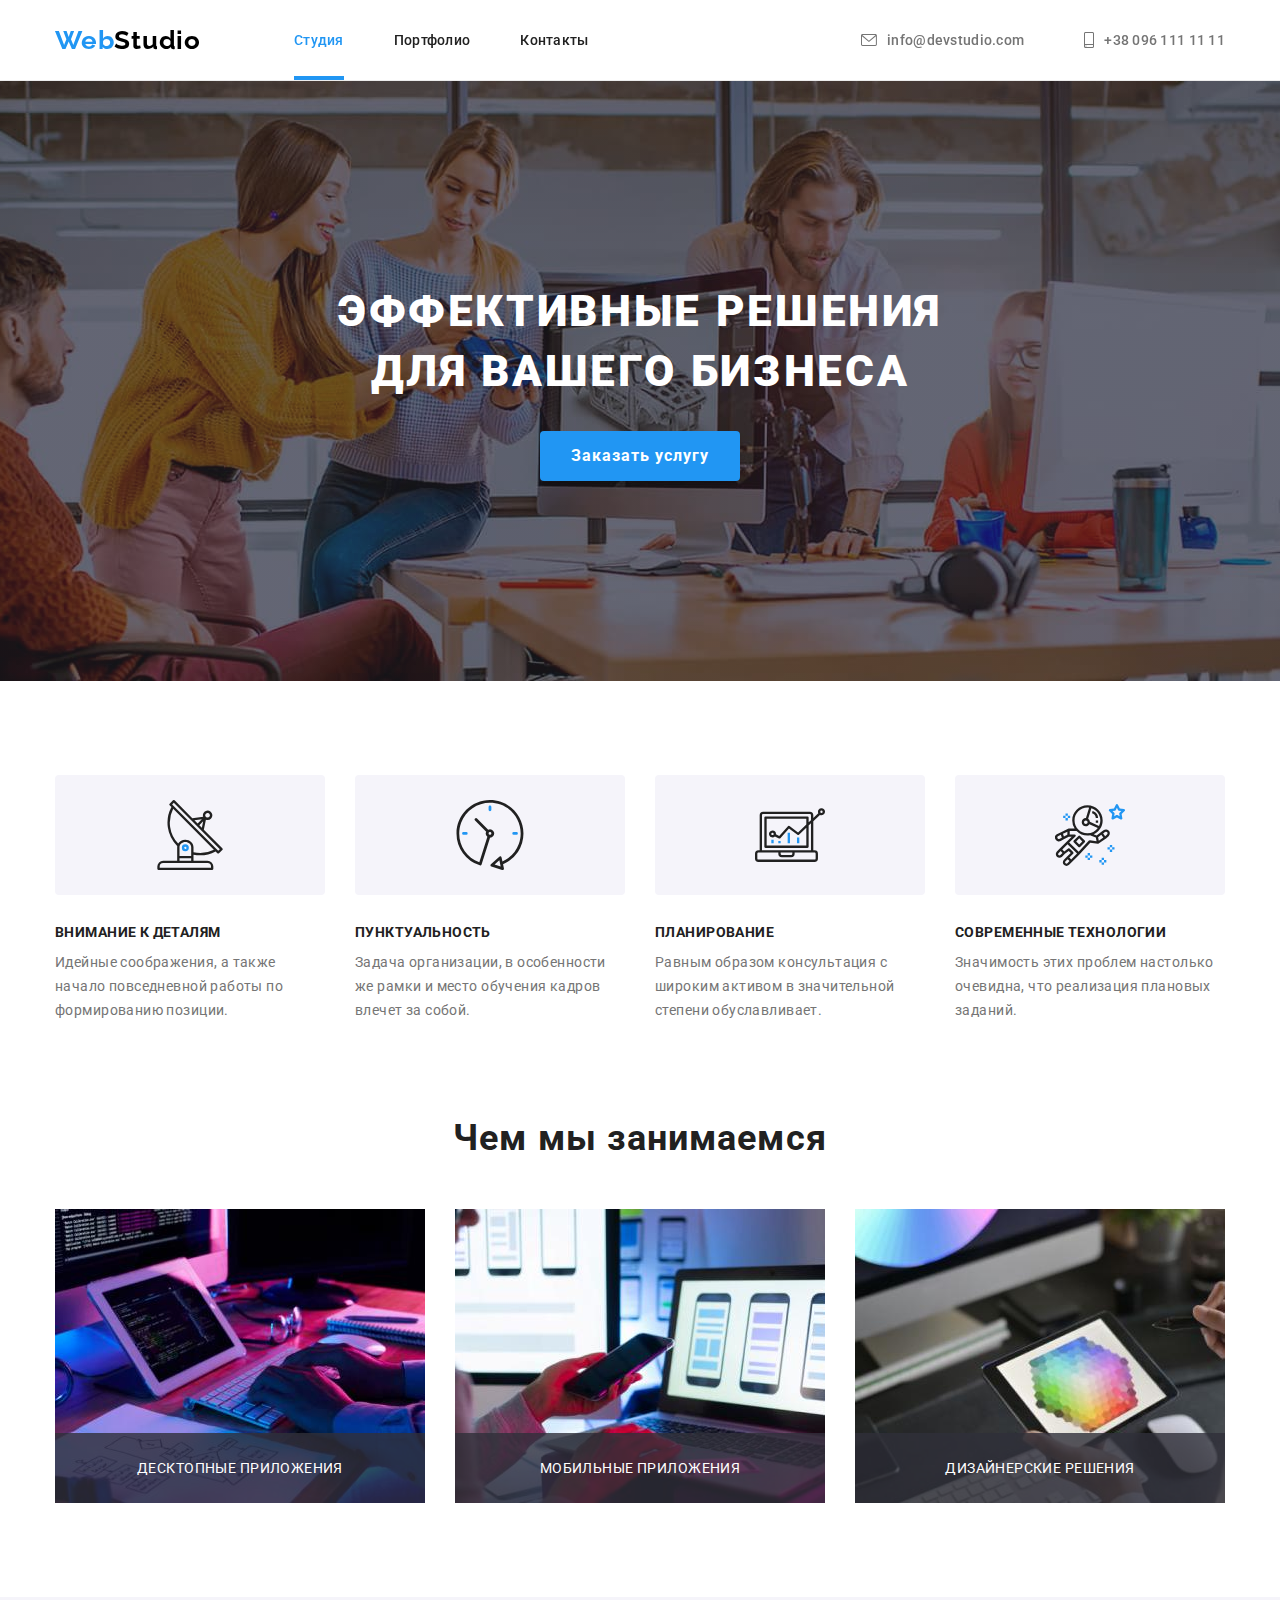
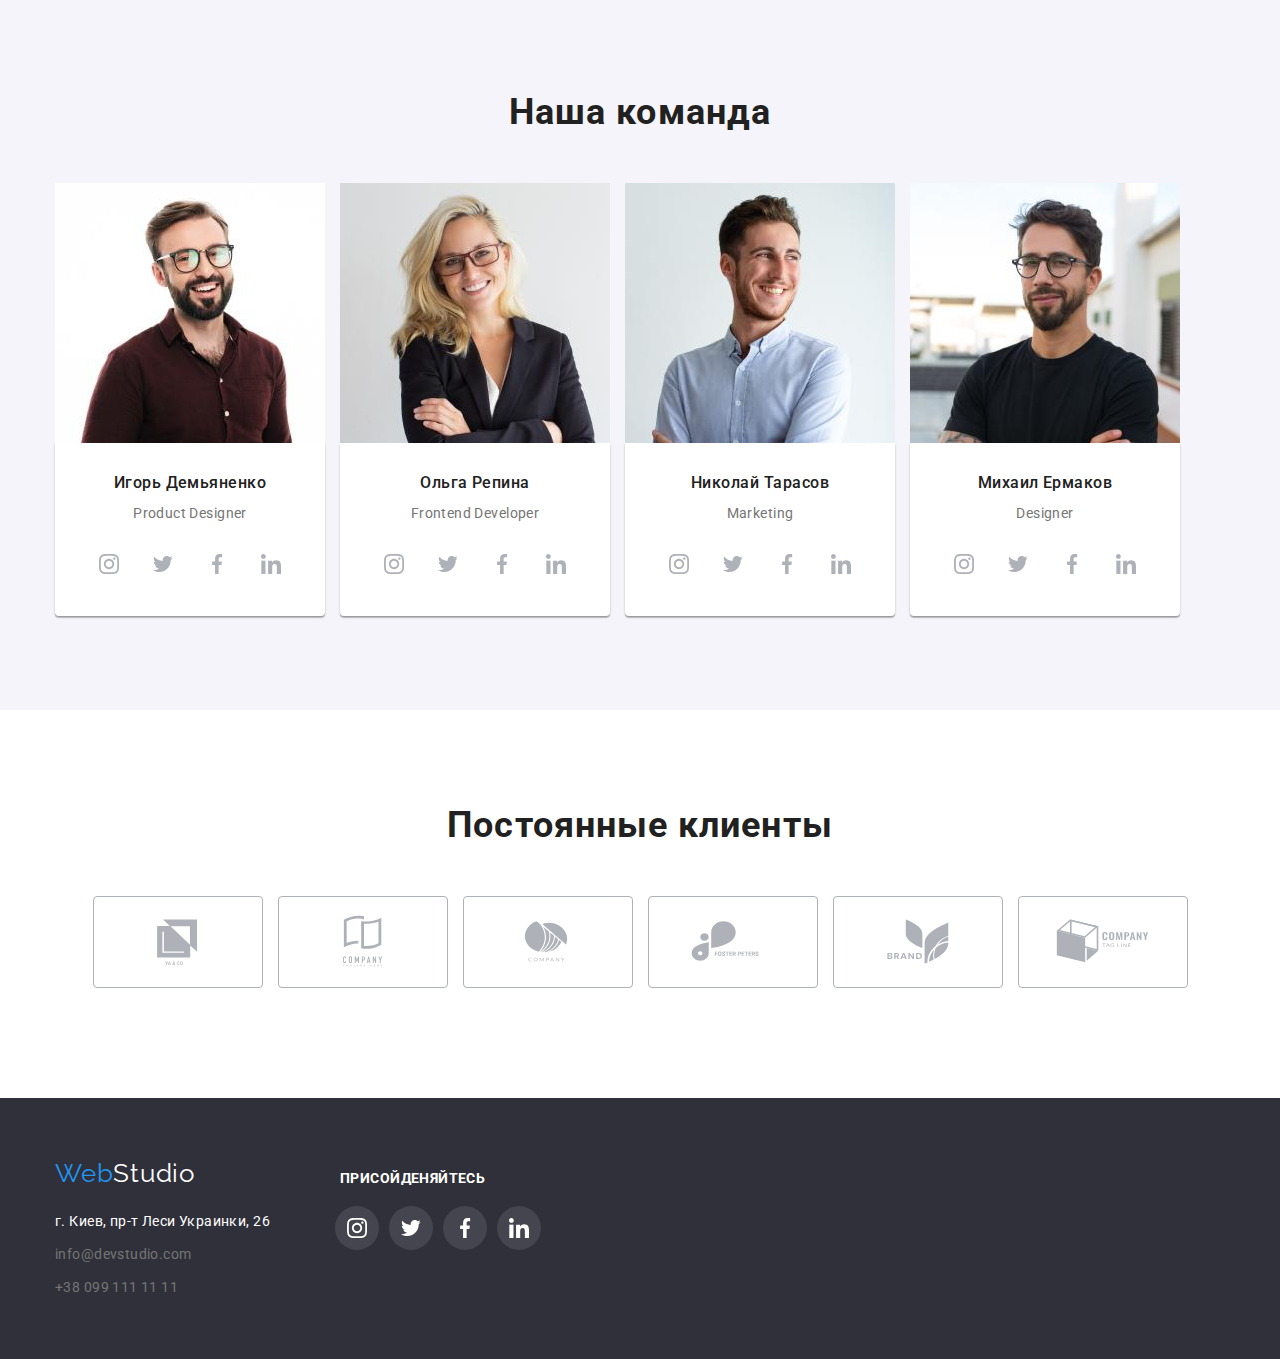
==== index.html @ 9d876a1f "кінцева правка" ====
<!DOCTYPE html>
<html lang="ru">

<head>
    <meta charset="utf-8">
    <meta http-equiv="X-UA-Compatible" content="IE=edge">
    <title>WEB studio</title>
    <link rel="preconnect" href="https://fonts.googleapis.com">
    <link rel="preconnect" href="https://fonts.gstatic.com" crossorigin>
    <!--style fons-->
    <link
        href="https://fonts.googleapis.com/css2?family=Raleway:wght@700&family=Roboto:wght@400;500;700;900&display=swap"
        rel="stylesheet">
    <!--style modern-normalize-->
    <link rel="stylesheet" href="https://cdn.jsdelivr.net/npm/modern-normalize@1.1.0/modern-normalize.min.css">
    <link rel="stylesheet" href="./css/styles.css">
    <!--animate-->
    <link
    rel="stylesheet"
    href="https://cdnjs.cloudflare.com/ajax/libs/animate.css/4.1.1/animate.min.css"
  />
</head>

<body data-page>
    <!--шапка сторінки -->
    <header class="header" data-header>
        <div class="container header-container">

            <a class="link logo" href="">
                <span class="logo-cl">Web</span>Studio
            </a>

            <ul class="list list-header">
                <li><a class="header-link link header-link-carrent" href="">Студия</a></li>
                <li><a class="header-link link" href="./portfolio.html">Портфолио</a></li>
                <li><a class="header-link link" href="#footer">Контакты</a></li>
            </ul>
            <nav class="nav">
                <ul class="list list-header">
                    <li><a class="link link-tel" href="mailto:info@devstudio.com"><svg class="icons-media" width="16"
                                height="12">
                                <use href="./images/icons.svg#icon-envelope-hover"></use>
                            </svg>info@devstudio.com</a></li>
                    <li><a class="link link-tel" href="tel:+380961111111"><svg class="icons-media" width="10"
                                height="16">
                                <use href="./images/icons.svg#icon-smartphone"></use>
                            </svg>+38 096 111 11 11</a></li>
                </ul>
            </nav>
        </div>
    </header>
    <!--контент з кнопкою-->
    <main>
        <section class="section section-hero">

            <div class="container">
                <h1 class="section-title">Эффективные решения<br> для вашего бизнеса</h1>
                <button class="btn btn-order animate__animated animate__bounce animate__delay-3s animate__repeat-2" data-modal-open type="button">Заказать услугу</button>
            </div>

        </section>


        <!-- наші переваги -->
        <section class="section block">
            <div class="container">
                <ul class="list list-container">
                    <li>
                        <div class="adwantages-wrap"><svg class="container-icons" width="70" height="70">
                                <use href="./images/icons.svg#icon-antenna"></use>
                            </svg></div>
                        <h2 class="name">Внимание к деталям</h2>
                        <p class="link-name">Идейные соображения, а также начало повседневной работы по формированию
                            позиции.</p>
                    </li>
                    <li>
                        <div class="adwantages-wrap"><svg class="container-icons" width="70" height="70">
                                <use href="./images/icons.svg#icon-clock"></use>
                            </svg></div>
                        <h2 class="name">Пунктуальность</h2>
                        <p class="link-name">Задача организации, в особенности же рамки и место обучения кадров влечет
                            за
                            собой.</p>
                    </li>
                    <li>
                        <div class="adwantages-wrap"><svg class="container-icons" width="70" height="70">
                                <use href="./images/icons.svg#icon-diagram"></use>
                            </svg></div>
                        <h2 class="name">Планирование</h2>
                        <p class="link-name">Равным образом консультация с широким активом в значительной степени
                            обуславливает.</p>
                    </li>
                    <li>
                        <div class="adwantages-wrap"><svg class="container-icons" width="70" height="70">
                                <use href="./images/icons.svg#icon-astronaut"></use>
                            </svg></div>
                        <h2 class="name">Современные технологии</h2>
                        <p class="link-name">Значимость этих проблем настолько очевидна, что реализация плановых
                            заданий.</p>
                    </li>
                </ul>
            </div>
        </section>
        <!--чим займається фірма-->
        <section class="section ">
            <div class="container img">

                <h2 class="name name-action">Чем мы занимаемся</h2>

                <ul class="list img-cards">
                    <li><img class="img avatar-text" src="./images/img.jpg" alt="картинка верстка сайтів" width="370"
                            height="294">
                        <div class="content-container">
                            <p class="avatar">Десктопные приложения</p>
                        </div>
                    </li>
                    <li><img class="img avatar-text" src="./images/box2.jpg" alt="розробка мобільних додатків"
                            width="370" height="294">
                        <div class="content-container">
                            <p class="avatar">Мобильные приложения</p>
                        </div>
                    </li>
                    <li><img class="img avatar-text" src="./images/box3.jpg" alt="стилізація та колористика" width="370"
                            height="294">
                        <div class="content-container">
                            <p class="avatar">Дизайнерские решения</p>
                        </div>
                    </li>
                </ul>

            </div>
        </section>

        <!--Наша команда-->
        <section class="section section-card">
            <div class="container">
                <h2 class="name name-komand">Наша команда</h2>
                <ul class="list team-list">
                    <li class="team-container"><img class="img" src="images/img(1).jpg" alt="Фото_Игорь_Демьяненко"
                            width="270" height="260">
                        <div class="team-wrapper">
                            <h3 class="name-users">Игорь Демьяненко</h3>
                            <p class="link-name team"><span class="lang">Product Designer</span></p>
                            <div class="social-items-list">
                                <ul class="social list">
                                    <li class="social-items">
                                        <a class="socials-link link" href="" target="_blank" rel="noopener noreferrer"
                                            aria-label="інстаграм">
                                            <svg class="socials-icon" width="20" height="20">
                                                <use href="./images/icons.svg#icon-instagram-2"></use>
                                            </svg></a>
                                    </li>
                                    <li class="social-items">
                                        <a class="socials-link link" href="" target="_blank" rel="noopener noreferrer"
                                            aria-label="твітер">
                                            <svg class="socials-icon" width="20" height="20">
                                                <use href="./images/icons.svg#icon-twiter"></use>
                                            </svg></a>
                                    </li>
                                    <li class="social-items">
                                        <a class="socials-link link" href="" target="_blank" rel="noopener noreferrer"
                                            aria-label="фейсбук">
                                            <svg class="socials-icon" width="20" height="20">
                                                <use href="./images/icons.svg#icon-facebook-1"></use>
                                            </svg></a>
                                    </li>
                                    <li class="social-items">
                                        <a class="socials-link link" href="" target="_blank" rel="noopener noreferrer"
                                            aria-label="лінкедін">
                                            <svg class="socials-icon" width="20" height="20">
                                                <use href="./images/icons.svg#icon-linkedin-1"></use>
                                            </svg></a>
                                    </li>
                                </ul>
                            </div>
                        </div>
                    </li>
                    <li class="team-container"><img class="img" src="images/img(2).jpg" alt="Фото_Ольга_Репина"
                            width="270" height="260">
                        <div class="team-wrapper">
                            <h3 class="name-users">Ольга Репина</h3>
                            <p class="link-name team"><span class="lang"> Frontend
                                    Developer</span></p>
                            <ul class="social list">
                                <li class="social-items">
                                    <a class="socials-link link" href="" target="_blank" rel="noopener noreferrer"
                                        aria-label="інстаграм">
                                        <svg class="socials-icon" width="20" height="20">
                                            <use href="./images/icons.svg#icon-instagram-2"></use>
                                        </svg></a>
                                </li>
                                <li class="social-items">
                                    <a class="socials-link link" href="" target="_blank" rel="noopener noreferrer"
                                        aria-label="твітер">
                                        <svg class="socials-icon" width="20" height="20">
                                            <use href="./images/icons.svg#icon-twiter"></use>
                                        </svg></a>
                                </li>
                                <li class="social-items">
                                    <a class="socials-link link" href="" target="_blank" rel="noopener noreferrer"
                                        aria-label="фейсбук">
                                        <svg class="socials-icon" width="20" height="20">
                                            <use href="./images/icons.svg#icon-facebook-1"></use>
                                        </svg></a>
                                </li>
                                <li class="social-items">
                                    <a class="socials-link link" href="" target="_blank" rel="noopener noreferrer"
                                        aria-label="лінкедін">
                                        <svg class="socials-icon" width="20" height="20">
                                            <use href="./images/icons.svg#icon-linkedin-1"></use>
                                        </svg></a>
                                </li>
                            </ul>
                        </div>
                    </li>
                    <li class="team-container"><img class="img" src="images/img(3).jpg" alt="Фото_Николай_Тарасов"
                            width="270" height="260">
                        <div class="team-wrapper">
                            <h3 class="name-users">Николай Тарасов</h3>
                            <p class="link-name team"><span class="lang"> Marketing</span></p>
                            <ul class="social list">
                                <li class="social-items">
                                    <a class="socials-link link" href="" target="_blank" rel="noopener noreferrer"
                                        aria-label="інстаграм">
                                        <svg class="socials-icon" width="20" height="20">
                                            <use href="./images/icons.svg#icon-instagram-2"></use>
                                        </svg></a>
                                </li>
                                <li class="social-items">
                                    <a class="socials-link link" href="" target="_blank" rel="noopener noreferrer"
                                        aria-label="твітер">
                                        <svg class="socials-icon" width="20" height="20">
                                            <use href="./images/icons.svg#icon-twiter"></use>
                                        </svg></a>
                                </li>
                                <li class="social-items">
                                    <a class="socials-link link" href="" target="_blank" rel="noopener noreferrer"
                                        aria-label="фейсбук">
                                        <svg class="socials-icon" width="20" height="20">
                                            <use href="./images/icons.svg#icon-facebook-1"></use>
                                        </svg></a>
                                </li>
                                <li class="social-items">
                                    <a class="socials-link link" href="" target="_blank" rel="noopener noreferrer"
                                        aria-label="лінкедін">
                                        <svg class="socials-icon" width="20" height="20">
                                            <use href="./images/icons.svg#icon-linkedin-1"></use>
                                        </svg></a>
                                </li>
                            </ul>
                        </div>
                    </li>
                    <li class="team-container"><img class="img" src="images/img(4).jpg" alt="Фото_Михаил_Ермаков"
                            width="270" height="260">
                        <div class="team-wrapper">
                            <h3 class="name-users">Михаил Ермаков</h3>
                            <p class="link-name team"><span class="lang"> Designer</span></p>
                            <ul class="social list">
                                <li class="social-items">
                                    <a class="socials-link link" href="" target="_blank" rel="noopener noreferrer"
                                        aria-label="інстаграм">
                                        <svg class="socials-icon" width="20" height="20">
                                            <use href="./images/icons.svg#icon-instagram-2"></use>
                                        </svg></a>
                                </li>
                                <li class="social-items">
                                    <a class="socials-link link" href="" target="_blank" rel="noopener noreferrer"
                                        aria-label="твітер">
                                        <svg class="socials-icon" width="20" height="20">
                                            <use href="./images/icons.svg#icon-twiter"></use>
                                        </svg></a>
                                </li>
                                <li class="social-items">
                                    <a class="socials-link link" href="" target="_blank" rel="noopener noreferrer"
                                        aria-label="фейсбук">
                                        <svg class="socials-icon" width="20" height="20">
                                            <use href="./images/icons.svg#icon-facebook-1"></use>
                                        </svg></a>
                                </li>
                                <li class="social-items">
                                    <a class="socials-link link" href="" target="_blank" rel="noopener noreferrer"
                                        aria-label="лінкедін">
                                        <svg class="socials-icon" width="20" height="20">
                                            <use href="./images/icons.svg#icon-linkedin-1"></use>
                                        </svg></a>
                                </li>
                            </ul>
                        </div>
                    </li>
                </ul>
            </div>
        </section>
        <section class="section">
            <div class="container container-partners">


                <h2 class="name name-komand">Постоянные клиенты</h2>
                <ul class="partner-list">
                    <li class="partner-nemes"> <a class="partner-logotype" href="" target="_blank"
                            rel="noopener noreferrer" aria-label="">
                            <svg class="partner-icon" width="106" height="60">
                                <use href="images/icons.svg#icon-logo-5"></use>
                            </svg></a></li>
                    <li class="partner-nemes"> <a class="partner-logotype" href="" target="_blank"
                            rel="noopener noreferrer" aria-label="">
                            <svg class="partner-icon" width="106" height="60">
                                <use href="./images/icons.svg#icon-logo-4"></use>
                            </svg></a></li>
                    <li class="partner-nemes"> <a class="partner-logotype" href="" target="_blank"
                            rel="noopener noreferrer" aria-label="">
                            <svg class="partner-icon" width="106" height="60">
                                <use href="./images/icons.svg#icon-logo-3"></use>
                            </svg></a></li>
                    <li class="partner-nemes"> <a class="partner-logotype" href="" target="_blank"
                            rel="noopener noreferrer" aria-label="">
                            <svg class="partner-icon" width="106" height="60">
                                <use href="./images/icons.svg#icon-logo-2"></use>
                            </svg></a></li>
                    <li class="partner-nemes"> <a class="partner-logotype" href="" target="_blank"
                            rel="noopener noreferrer" aria-label="">
                            <svg class="partner-icon" width="106" height="60">
                                <use href="./images/icons.svg#icon-logo-1"></use>
                            </svg></a></li>
                    <li class="partner-nemes"> <a class="partner-logotype" href="" target="_blank"
                            rel="noopener noreferrer" aria-label="">
                            <svg class="partner-icon" width="106" height="60">
                                <use href="./images/icons.svg#icon-logo"></use>
                            </svg></a></li>
                </ul>
            </div>
        </section>
    </main>
    <footer class="footer" id="footer">
        <div class="container footer-items">
            <div>
                <a class="link logo-bl" href="">
                    <span class="logo-cl">Web</span>Studio
                </a>
                <address class="plase">г. Киев, пр-т Леси Украинки, 26</address>

                <ul class="list">
                    <li><a class="link link-tel-foot" href="mailto:info@devstudio.com">info@devstudio.com</a></li>
                    <li><a class="link link-tel-foot" href="tel:+380991111111">+38 099 111 11 11</a></li>
                </ul>
            </div>
            <div class="footer-icons">
                <p class="footer-join">Присойденяйтесь</p>
                <ul class="social list footer-icons-list">
                    <li class="social-items ">
                        <a class="socials-link socials-icon-footer link" href="" target="_blank"
                            rel="noopener noreferrer" aria-label="інстаграм">
                            <svg class="socials-icon ft-icon" width="20" height="20">
                                <use href="./images/icons.svg#icon-instagram-2"></use>
                            </svg></a>
                    </li>
                    <li class="social-items">
                        <a class="socials-link socials-icon-footer link" href="" target="_blank"
                            rel="noopener noreferrer" aria-label="твітер">
                            <svg class="socials-icon ft-icon" width="20" height="20">
                                <use href="./images/icons.svg#icon-twiter"></use>
                            </svg></a>
                    </li>
                    <li class="social-items">
                        <a class="socials-link socials-icon-footer link" href="" target="_blank"
                            rel="noopener noreferrer" aria-label="фейсбук">
                            <svg class="socials-icon ft-icon" width="20" height="20">
                                <use href="./images/icons.svg#icon-facebook-1"></use>
                            </svg></a>
                    </li>
                    <li class="social-items">
                        <a class="socials-link  socials-icon-footer link" href="" target="_blank"
                            rel="noopener noreferrer" aria-label="лінкедін">
                            <svg class="socials-icon ft-icon" width="20" height="20">
                                <use href="./images/icons.svg#icon-linkedin-1"></use>
                            </svg></a>
                    </li>
                </ul>
            </div>
        </div>

    </footer>
    <!--ModalWindow-->
    <div class="backdrop is-hidden" data-modal>
        <div class="modal">
            <button class="modal-btn" data-modal-close>
                <svg class="" width="11" height="11">
                    <use href="./images/icons.svg#icon-vector"></use>
                </svg>
            </button>
        </div>

    </div>
    <script src="./js/modal.js"></script>
    <script src="./js/header.skroll.js"></script>
</body>


</html>
---- css/styles.css ----
:root {
    /*fonts*/
    --main-font: 'Roboto', sans-serif;
    --sekondary-font: 'Raleway', sans-serif;
    /*fonts color*/
    --main-txt-cl: #212121;
    /*bg colors*/
    --light-br-color: #FFFFFF;
    --dark-br-color: #2F303A;
    --akcent-color: #2196F3;
    /*other*/

}

body {
    font-family: var(--main-font);
    ;
    margin-left: auto;
    margin-right: auto;
}

.no-scroll {
    overflow: hidden;
}

/*base style*/
.logo {
    font-family: var(--sekondary-font);
    font-weight: 700;
    font-size: 26px;
    line-height: 1.19;
    letter-spacing: 0.03em;
    color: #000000;
}

.logo-cl {
    font-family: var(--sekondary-font);
    font-size: 26px;
    line-height: calc(31 / 26);
    letter-spacing: 0.03em;
    color: var(--akcent-color);
}

/*reset*/
h1,
h2,
h3,
h4,
p {
    margin: 0;

}

img {
    display: block;
}

.link {
    text-decoration: none;
}

.list {
    list-style: none;
    margin: 0;
    padding: 0;
}

/*heder sektion*/
.header {
    position: sticky;
    top: -1px;
    border-bottom: 1px solid #ECECEC;
    z-index: 100;

}

.header.no-transparency {
    background-color: #2e6088 rgba(47, 48, 58);
    backdrop-filter: blur(4px);


}

.container {
    width: 1200px;
    padding-right: 15px;
    padding-left: 15px;
    margin-right: auto;
    margin-left: auto;
    ;
}

.header-container {

    display: flex;
    min-height: 80px;
    align-items: center;



}

.logo {
    margin-right: 93px;

}

.list-header {
    display: flex;



}

.header-link {
    font-size: 14px;
    font-weight: 500;
    line-height: 1.14;
    letter-spacing: 0.02em;
    padding-top: 32px;
    padding-bottom: 32px;
    color: var(--main-txt-cl);

    transition: color 250ms cubic-bezier(0.4, 0, 0.2, 1);
}


.header-link-carrent {
    position: relative;
    color: var(--akcent-color);
}

.header-link-carrent::after {
    position: absolute;
    bottom: 0px;
    content: '';
    display: block;
    width: 100%;
    height: 4px;

    background-color: var(--akcent-color)
}

.header-link:hover,
.header-link:focus {
    color: var(--akcent-color);
}

.icons-media {
    fill: currentColor;

}

.list-header {
    margin-right: auto;
    gap: 50px;
}


.link-tel {
    display: flex;
    gap: 10px;
    align-items: center;
    color: #757575;
    font-weight: 500;
    font-size: 14px;
    line-height: calc(16 / 14);
    letter-spacing: 0.02em;
    padding-top: 32px;
    padding-bottom: 32px;
    padding-left: 10px;

    transition: color 250ms cubic-bezier(0.4, 0, 0.2, 1);

}

.link-tel-foot:hover,
.link-tel-foot:focus,
.link-tel:hover,
.link-tel:focus {
    color: var(--akcent-color);
}

/*ПОРТФОЛІО*/

.section.block {
    padding-bottom: 0%;
}

.visually-hidden {
    position: absolute;
    white-space: nowrap;
    width: 1px;
    height: 1px;
    overflow: hidden;
    border: 0;
    padding: 0;
    clip: rect(0 0 0 0);
    clip-path: inset(50%);
    margin: -1px;
}

/*BUTTONS */




.btn-list {
    font-family: var(--main-font);
    font-weight: 500;
    font-size: 16px;
    line-height: calc(26 /16);
    letter-spacing: 0.03em;
    color: #212121;
    background-color: #F5F4FA;
    cursor: pointer;
    border: none;
    padding: 6px 22px;
    border-radius: 4px;
    ;

    transition: box-shadow 250ms cubic-bezier(0.4, 0, 0.2, 1),
        color 250ms cubic-bezier(0.4, 0, 0.2, 1),
        background-color 250ms cubic-bezier(0.4, 0, 0.2, 1);
}

.btn-list:hover,
.btn-list:focus {
    color: #FFFFFF;
    background-color: var(--akcent-color);
    box-shadow: 0px 3px 1px rgba(0, 0, 0, 0.1), 0px 1px 2px rgba(0, 0, 0, 0.08), 0px 2px 2px rgba(0, 0, 0, 0.12);
}

.btn-order {
    font-family: var(--main-font);
    background-color: var(--akcent-color);
    font-weight: 700;
    font-size: 16px;
    line-height: calc(30 / 16);
    letter-spacing: 0.06em;
    border: none;
    max-width: 220px;
    max-height: 70px;
    min-width: 200px;
    min-height: 50px;
    color: #FFFFFF;
    box-shadow: 0px 4px 4px rgba(0, 0, 0, 0.15);
    border-radius: 4px;
    cursor: pointer;

    transition: background-color 250ms cubic-bezier(0.4, 0, 0.2, 1);

}


.btn-order:hover,
.btn-order:focus {
    background-color: #188CE8;
}



.container-btn {
    display: flex;
    justify-content: center;
    gap: 8px;
    margin-bottom: 50px;


}


.big-container {
    display: flex;
}

.link-card {
    display: block;

    transition: box-shadow 250ms cubic-bezier(0.4, 0, 0.2, 1);
}



.link.link-card:hover,
.link.link-card:focus {
    box-shadow: 0px 1px 1px rgba(0, 0, 0, 0.12), 0px 4px 4px rgba(0, 0, 0, 0.06), 1px 4px 6px rgba(0, 0, 0, 0.16);
}

.card-wrapper {
    position: relative;
    overflow: hidden;
}

.overlay {

    display: inline-block;
    position: absolute;
    top: 0%;
    left: 0;
    transform: translateY(100%);
    transition: transform 250ms cubic-bezier(0.4, 0, 0.2, 1) 250ms;
    opacity: 0;
    
}

.link-card:hover .overlay {

    transform: translateY(0%);
    opacity: 1;

}

.overlay-text {
    font-family: var(--main-font);
    width: 100%;
    height: 100%;

    font-size: 18px;
    line-height: calc(28 / 18);
    letter-spacing: 0.03em;

    color: #FFFFFF;
    padding: 63px 24px;


    background-color: #2196F3;
    backdrop-filter: blur(4px);

}


.img.avatar-text {
    position: relative;
}

.avatar {
    display: flex;
    justify-content: center;
    align-items: center;
    font-size: 14px;
    line-height: 16px;
    text-align: center;
    letter-spacing: 0.03em;
    text-transform: uppercase;
    color: #FFFFFF;
    width: 370px;
    height: 70px;

    background: rgba(47, 48, 58, 0.8);

}

.content-container {
    position: absolute;
    transform: translateY(-100%);
    transition: 250ms cubic-bezier(0.4, 0, 0.2, 1) 250ms;
}

.list-container {
    display: flex;
    align-items: center;
    gap: 30px;
}

.name {
    font-family: var(--main-font);
    font-size: 14px;
    line-height: 1.14;
    letter-spacing: 0.03em;
    color: var(--main-txt-cl);
    text-transform: uppercase;

    margin-bottom: 10px;
}

.name-users {
    margin-bottom: 10px;
    align-items: center;

}

.img-portfolio {
    border-top: none;
    border-right: none;



}

.cards-link {
    display: flex;
    flex-direction: column;
    align-items: flex-start;
    padding: 20px 24px;

    border: 1px solid #EEEEEE;
    border-top: none;

}

.name-progect {
    text-transform: capitalize;
    font-size: 18px;
    line-height: 36px;
    margin-bottom: 4px;


    letter-spacing: 0.06em;
    color: #212121;
}

.name-upps {
    font-weight: 400;
    font-size: 16px;
    line-height: calc(30 /16);
    letter-spacing: 0.03em;
    color: #757575;
    ;
}


.team-list {
    display: flex;

    gap: 15px;
    width: 270px;
}

.link-name {
    font-family: var(--main-font);
    font-size: 14px;
    line-height: 1.71;

    letter-spacing: 0.03em;
    color: #757575;
    min-width: 270px;
    min-height: 16px;

}

.team {
    margin-bottom: 16px;
}

.section-card {
    display: flex;


    background-color: #F5F4FA;
}

.team-wrapper {
    padding-top: 30px;
    padding-bottom: 30px;
    text-align: center;
    background-color: #FFFFFF;
    box-shadow: 0px 1px 3px rgba(0, 0, 0, 0.12), 0px 1px 1px rgba(0, 0, 0, 0.14), 0px 2px 1px rgba(0, 0, 0, 0.2);
    border-radius: 0px 0px 4px 4px;
}



/*SOCIAL ICONS*/

.social {
    display: flex;
    align-items: center;
    justify-content: center;
    gap: 10px;
}



.socials-link {
    display: flex;
    align-items: center;
    justify-content: center;
    width: 44px;
    height: 44px;
    border-radius: 50%;
    fill: #AFB1B8;
    transition: fill 250ms cubic-bezier(0.4, 0, 0.2, 1),
        background-color 250ms cubic-bezier(0.4, 0, 0.2, 1);
}


.socials-link:hover,
.socials-link:focus {

    fill: #FFFFFF;
    background-color: var(--akcent-color);
}

/* IKONS*/

.adwantages-wrap {
    display: flex;
    width: 270px;
    height: 120px;


    background: #F5F4FA;
    border-radius: 4px;
    margin-bottom: 30px;

    justify-content: center;
    align-items: center;
}


.partner-list {
    display: flex;
    list-style: none;
    padding-left: 0ch;

    gap: 15px;
    justify-content: center;

}

.partner-logotype {
    display: flex;
    align-items: center;
    fill: #AFB1B8;
    width: 170px;
    height: 92px;
    padding: 16px 32px;
    min-width: 170px;
    min-height: 92px;
    border: 1px solid #AFB1B8;
    border-radius: 4px;

    transition: fill 250ms cubic-bezier(0.4, 0, 0.2, 1),
        border 250ms cubic-bezier(0.4, 0, 0.2, 1);

}


.partner-logotype:hover,
.partner-logotype:focus {

    fill: var(--akcent-color);

    border: 1px solid var(--akcent-color);

}

.plase {

    font-size: 14px;
    line-height: calc(24 / 14);
    letter-spacing: 0.03em;
    font-style: normal;
    color: #FFFFFF;

    margin-bottom: 9px;
}

/*index.html*/
.section {

    padding-top: 94px;
    padding-bottom: 94px;

}

.section-hero {
    padding: 200px 0;
    text-align: center;
    margin: 0 auto;
    max-width: 1600px;


    background-image: linear-gradient(to right, rgba(47, 48, 58, 0.4) 0%, rgba(47, 48, 58, 0.4) 100%), url(../images/backroundimg.jpg);
    background-repeat: no-repeat;
    background-size: auto;
    background-position: center;
}


.section-title {
    font-family: var(--main-font);
    font-weight: 900;
    font-size: 44px;
    line-height: calc(60 / 44);
    letter-spacing: 0.06em;
    text-transform: uppercase;
    color: #FFFFFF;

    margin-bottom: 30px;

    animation: fade-in 250ms ease 250ms backwards alternate;
    transform-origin: left center;
}

@keyframes fade-in {
    0% {
        opacity: 0;
        transform: translateX(-300px) scale(0.4);
    }

    100% {
        opacity: 1;
        transform: translateX(0) scale(1);
    }
}



.img-cards {
    display: flex;
    gap: 30px;


}

.list-card {
    display: flex;
    flex-wrap: wrap;
    gap: 30px;
}

.name-action,
.name-komand {
    font-weight: 700;
    font-size: 36px;
    line-height: calc(42 /36);
    text-transform: none;
    text-align: center;
    letter-spacing: 0.03em;
    color: #212121;
    margin-bottom: 50px;
}

.inform-card {
    display: flex;
    height: 108px
}




.name-users {
    font-family: var(--main-font);
    font-weight: 500;
    font-size: 16px;
    line-height: calc(19 /16);
    letter-spacing: 0.03em;
    color: var(--main-txt-cl);
}



/* FOOTER*/
.footer {

    background-color: #2F303A;
    padding: 60px 0;

}

.plase {

    font-size: 14px;
    line-height: calc(24 / 14);
    letter-spacing: 0.03em;
    font-style: normal;
    color: #FFFFFF;

    margin-bottom: 9px;
}

.footer-tel:not(:last-child) {
    margin-bottom: 9px;
}

.link-tel-foot {
    font-weight: 400;
    font-size: 14px;
    line-height: calc(24 / 14);
    letter-spacing: 0.03em;
    color: #757575;
    margin-top: 9px;
    margin-bottom: 9px;

    transition: color 250ms cubic-bezier(0.4, 0, 0.2, 1);
}

.link-tel-foot:last-child {
    margin-bottom: 0;
}

.link-tel-foot {
    display: flex;
    align-items: baseline;
}





.logo-bl {
    display: block;
    font-family: var(--sekondary-font);
    font-size: 26px;
    line-height: calc(31 / 26);
    letter-spacing: 0.03em;
    color: #FFFFFF;
    margin-bottom: 20px;

}

.footer-name {
    font-family: var(--main-font);
    font-size: 14px;
    line-height: 16px;
    letter-spacing: 0.03em;
    text-transform: uppercase;

    color: #FFFFFF;
}

.footer-icons {

    padding-top: 12px;
    margin-left: 70px;

}

.footer-items {
    display: flex;

}

.footer-join {
    font-weight: 700;
    font-size: 14px;
    line-height: calc(16 / 14);
    letter-spacing: 0.03em;
    text-transform: uppercase;

    color: #FFFFFF;
}

.socials-icon-footer {
    fill: #FFFFFF;
    background-color:
        rgba(255, 255, 255, 0.1);


}

.ft-icon {
    fill: #FFFFFF;
}

.footer-icons-list {
    margin-top: 20px;
    margin-left: -5px;
}

/*ModalWindow*/
.backdrop {
    position: fixed;
    top: 0;
    left: 0;
    width: 100%;
    height: 100%;
    background-color: rgba(0, 0, 0, 0.2);
    z-index: 1000;

    display: flex;
    align-items: center;
    justify-content: center;
    transition: 250ms cubic-bezier(0.4, 0, 0.2, 1);
}

.backdrop.is-hidden {
    opacity: 0;
    visibility: hidden;
    pointer-events: none;
}

.modal {
    position: absolute;
    top: 50%;
    left: 50%;

    transform: translate(-50%, -50%) scale(1) rotate(0);
    transition: transform 400ms ease-in-out 200ms;
    opacity: 1;

    width: 528px;
    height: 581px;

    background-color: #ECECEC;
    border-radius: 4px;
}

.backdrop.is-hidden .modal {
    opacity: 0;
    transform: translate(-50%, -50%) scale(0.3) rotate(1turn);
}

.modal-btn {
    position: absolute;
    top: 8px;
    right: 8px;
    margin-top: 8px;
    margin-right: 8px;
    padding: 6px;
    width: 30px;
    height: 30px;
    display: flex;
    align-items: center;
    justify-content: center;

    border-radius: 50%;
    border: 1px solid rgba(0, 0, 0, 0.1);
    background-color: transparent;
    cursor: pointer;
}
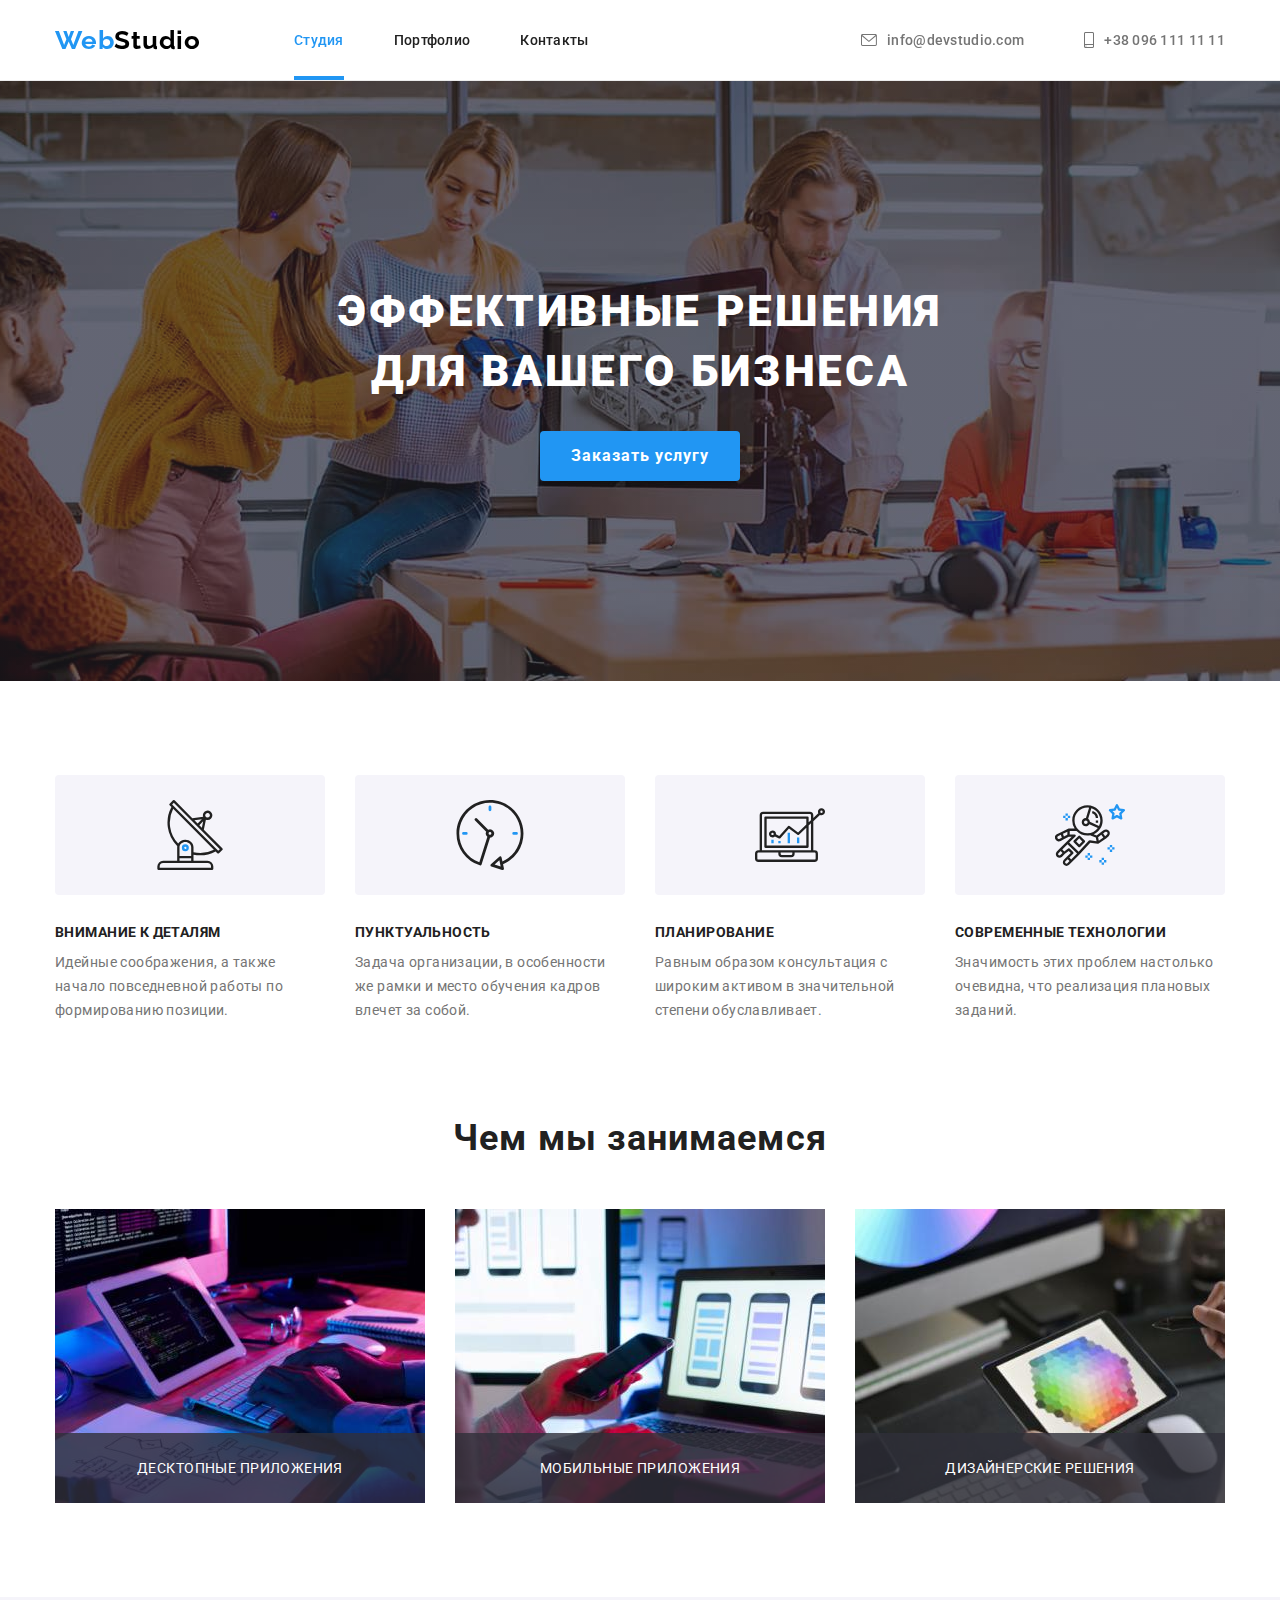
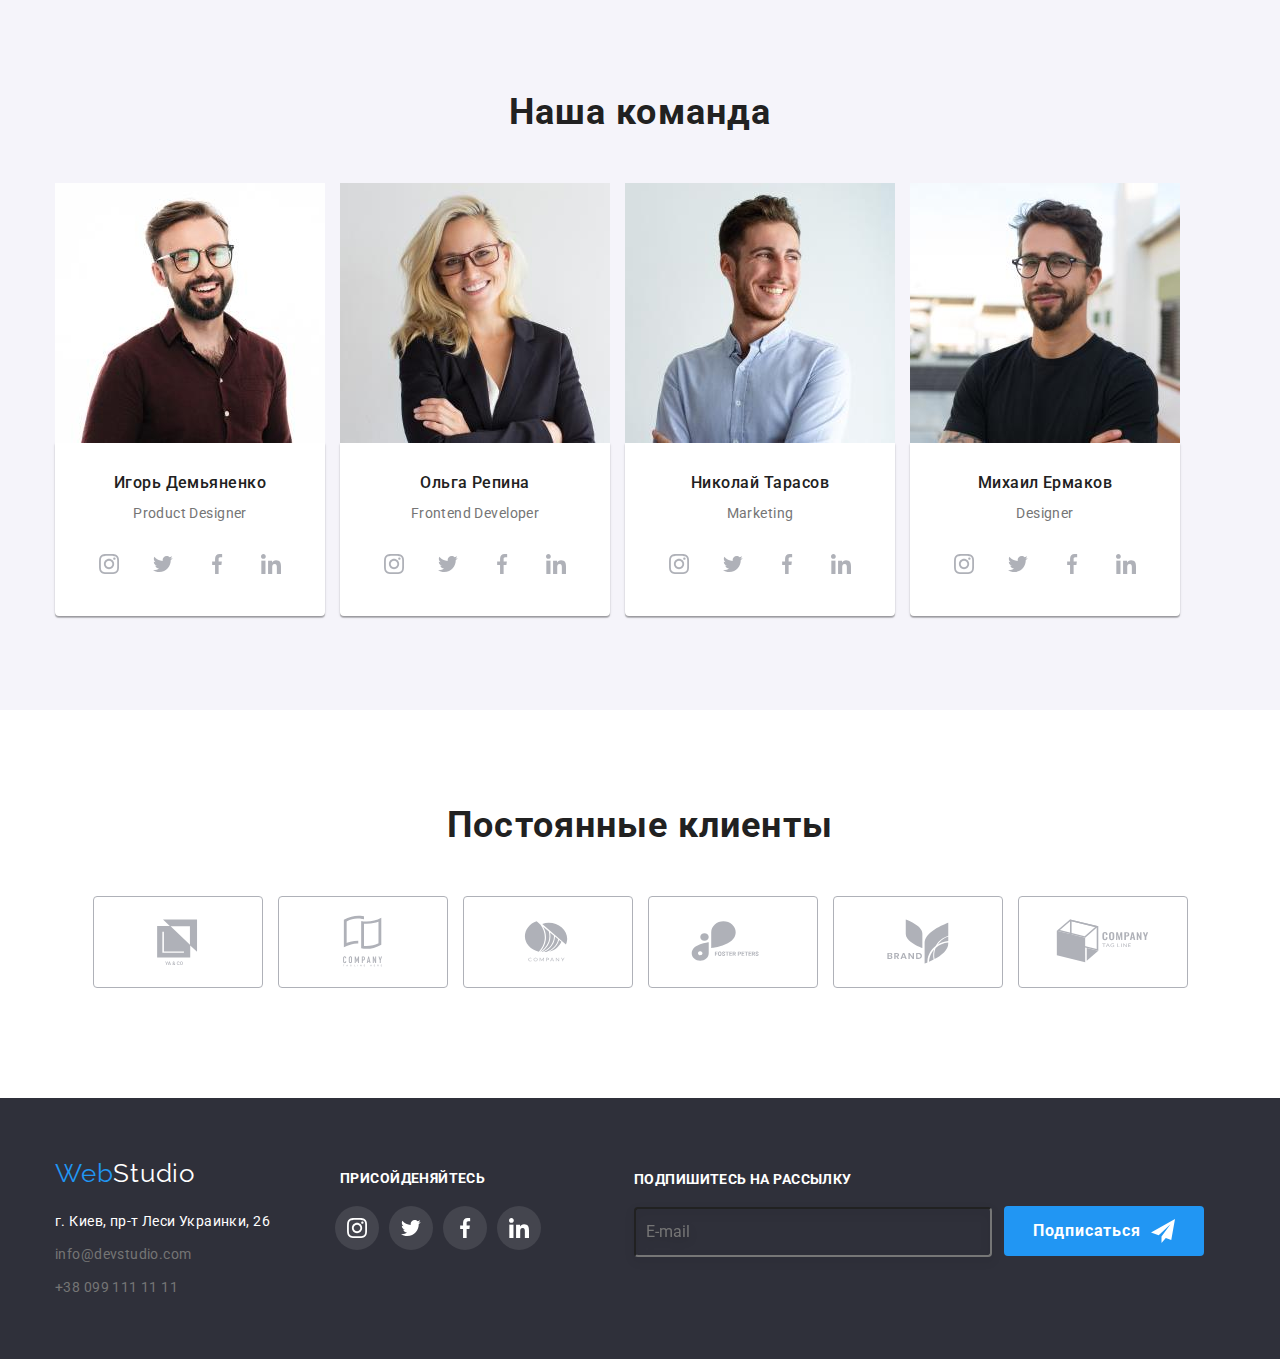
==== commit 72148172: "modal.window" ====
--- a/index.html
+++ b/index.html
@@ -15,10 +15,7 @@
     <link rel="stylesheet" href="https://cdn.jsdelivr.net/npm/modern-normalize@1.1.0/modern-normalize.min.css">
     <link rel="stylesheet" href="./css/styles.css">
     <!--animate-->
-    <link
-    rel="stylesheet"
-    href="https://cdnjs.cloudflare.com/ajax/libs/animate.css/4.1.1/animate.min.css"
-  />
+    <link rel="stylesheet" href="https://cdnjs.cloudflare.com/ajax/libs/animate.css/4.1.1/animate.min.css" />
 </head>
 
 <body data-page>
@@ -55,7 +52,8 @@
 
             <div class="container">
                 <h1 class="section-title">Эффективные решения<br> для вашего бизнеса</h1>
-                <button class="btn btn-order animate__animated animate__bounce animate__delay-3s animate__repeat-2" data-modal-open type="button">Заказать услугу</button>
+                <button class="btn btn-order animate__animated animate__bounce animate__delay-3s animate__repeat-2"
+                    data-modal-open type="button">Заказать услугу</button>
             </div>
 
         </section>
@@ -376,6 +374,19 @@
                     </li>
                 </ul>
             </div>
+            <div class="form">
+                <form class="footer-form">
+                    <p class="footer-join form-name">Подпишитесь на рассылку</p>
+                    <label for="subscription">
+                        <input class="footer-input" type="text" name="subscription" value="" id="subscription"
+                            placeholder="E-mail">
+                    </label>
+                    <button type="submit" class="btn-subm">Подписаться<svg class="icon-icon-send" width="24"
+                            height="24">
+                            <use href="./images/icons.svg#icon-icon-send"></use>
+                        </svg></button>
+                </form>
+            </div>
         </div>
 
     </footer>
@@ -383,10 +394,54 @@
     <div class="backdrop is-hidden" data-modal>
         <div class="modal">
             <button class="modal-btn" data-modal-close>
-                <svg class="" width="11" height="11">
+                <svg class="btn-close" width="11" height="11">
                     <use href="./images/icons.svg#icon-vector"></use>
                 </svg>
             </button>
+            <form class="speaker-form">
+            <strong class="modal-text">Оставьте свои данные, мы вам перезвоним</strong>
+            <div class="register-form-group" role="group">
+                <label for="name" class="modal-name-wrap">
+                    <span class="modal-name">Имя</span>
+                    <input type="text" name="name" class="register-form-input" id="name">
+                    <svg class="register-form-icon" width="12" height="12">
+                        <use href="images/icons.svg#icon-icon-person"></use>
+                    </svg></label>
+
+                <label for="tel" class="modal-name-wrap">
+                    <span class="modal-name">Телефон</span>
+                    <input type="number" name="tel" class="register-form-input" id="tel">
+                    <svg class="register-form-icon" width="13" height="13">
+                        <use href="images/icons.svg#icon-icon-tel"></use>
+
+                    </svg>
+                </label>
+                <label class="modal-name-wrap" for="mail">
+                    <span class="modal-name">Почта</span>
+                    <input type="text" name="mail" class="register-form-input" id="mail">
+
+                    <svg class="register-form-icon" width="15" height="12">
+                        <use href="images/icons.svg#icon-icon-mail"></use>
+                    </svg></label>
+
+                <label class="modal-name" for="textarea">
+                    <span class="modal-name">Комментарий</span>
+                    <textarea name="textarea" class="modal-name-textarea" id="textarea" cols="30" rows="10"
+                        placeholder="Введите текст"></textarea></label>
+
+            </div>
+
+            <label class="register-form-agreement" for="agreement">
+                <input class="register-cheked-box visually-hidden" type="checkbox" name="agreement" id="agreement">
+                <svg class="register-form" width="16" height="15">
+                    <use class="register-form-icon-uncheked" href="./images/icons.svg#border-icon"></use>
+                    <use class="register-form-icon-cheked" href="./images/icons.svg#icon-icon-check"></use>
+                </svg>
+                <span class="register-form-agreement-text">Соглашаюсь с рассылкой и принимаю</span><a
+                    class="register-form-link" href="">Условия договора</a>
+            </label>
+            <button class="register-form-btn" type="submit">Отправить</button>
+        </form>
         </div>
 
     </div>
--- a/css/styles.css
+++ b/css/styles.css
@@ -9,7 +9,21 @@
     --dark-br-color: #2F303A;
     --akcent-color: #2196F3;
     /*other*/
-
+    --transition: 250ms cubic-bezier(0.4, 0, 0.2, 1);
+
+}
+
+.visually-hidden {
+    position: absolute;
+    white-space: nowrap;
+    width: 1px;
+    height: 1px;
+    overflow: hidden;
+    border: 0;
+    padding: 0;
+    clip: rect(0 0 0 0);
+    clip-path: inset(50%);
+    margin: -1px;
 }
 
 body {
@@ -270,9 +284,6 @@
 }
 
 
-.big-container {
-    display: flex;
-}
 
 .link-card {
     display: block;
@@ -296,18 +307,18 @@
 
     display: inline-block;
     position: absolute;
-    top: 0%;
+    top: 0;
     left: 0;
-    transform: translateY(100%);
-    transition: transform 250ms cubic-bezier(0.4, 0, 0.2, 1) 250ms;
-    opacity: 0;
-    
+    transform: translateY(101%);
+    transition: transform 250ms cubic-bezier(0.4, 0, 0.2, 1);
+
+
 }
 
 .link-card:hover .overlay {
 
     transform: translateY(0%);
-    opacity: 1;
+
 
 }
 
@@ -758,6 +769,79 @@
 .footer-icons-list {
     margin-top: 20px;
     margin-left: -5px;
+}
+
+.footer-form {
+    display: flex;
+    flex-direction: column;
+    position: relative;
+
+
+}
+
+.form {
+    margin-left: 93px;
+
+}
+
+.subskraibe {
+    display: flex;
+}
+
+.btn-subm {
+    position: absolute;
+    top: 48px;
+    left: 370px;
+
+
+    font-weight: 700;
+    font-size: 16px;
+    line-height: calc(30/ 16);
+
+    display: inline-flex;
+    align-items: center;
+    text-align: center;
+    justify-content: center;
+    letter-spacing: 0.06em;
+    gap: 10px;
+
+    color: #FFFFFF;
+    width: 200px;
+    height: 50px;
+
+    transition: background-color 250ms cubic-bezier(0.4, 0, 0.2, 1);
+    background-color: #2196F3;
+    border-radius: 4px;
+    border: none;
+    cursor: pointer;
+}
+
+.btn-subm:hover,
+.btn-subm:focus {
+    background-color: #188CE8;
+
+
+}
+
+.form-name {
+    padding-top: 13px;
+    padding-bottom: 20px;
+}
+
+.footer-input{
+    min-width: 358px;
+    min-height: 50px;
+    background-color: inherit;
+  /*  */
+    filter: drop-shadow(0px 4px 4px rgba(0, 0, 0, 0.15));
+    border-radius: 4px;
+    padding-left: 10px;
+}
+.footer-input:focus{
+    font-family: var(--main-font);
+    color: #F5F4FA;
+    border: 1px solid rgba(255, 255, 255, 0.3);
+    outline: transparent;
 }
 
 /*ModalWindow*/
@@ -786,6 +870,7 @@
     position: absolute;
     top: 50%;
     left: 50%;
+    padding: 40px;
 
     transform: translate(-50%, -50%) scale(1) rotate(0);
     transition: transform 400ms ease-in-out 200ms;
@@ -793,8 +878,7 @@
 
     width: 528px;
     height: 581px;
-
-    background-color: #ECECEC;
+    background-color: #FFFFFF;
     border-radius: 4px;
 }
 
@@ -807,17 +891,234 @@
     position: absolute;
     top: 8px;
     right: 8px;
-    margin-top: 8px;
-    margin-right: 8px;
+
     padding: 6px;
+
     width: 30px;
     height: 30px;
+
     display: flex;
     align-items: center;
     justify-content: center;
 
     border-radius: 50%;
-    border: 1px solid rgba(0, 0, 0, 0.1);
+    border: 2px solid;
+
     background-color: transparent;
     cursor: pointer;
+}
+
+.modal-btn:hover,
+.modal-btn:focus {
+    fill: var(--akcent-color);
+    border: 2px solid var(--akcent-color);
+
+}
+
+.list-modal {
+    display: flex;
+    flex-direction: column;
+    margin-top: 10px;
+    margin-bottom: 10px;
+
+}
+
+.input-type {
+    min-width: 448px;
+    min-height: 40px;
+    border: 1px solid rgba(33, 33, 33, 0.2);
+    border-radius: 4px;
+    background-color: inherit;
+}
+
+.modal-text {
+    display: block;
+    text-align: center;
+    margin-bottom: 12px;
+
+    font-family: var(--main-font);
+    font-weight: 700;
+    font-size: 20px;
+    line-height: calc(23 / 20);
+    text-align: center;
+    letter-spacing: 0.03em;
+
+    color: #212121;
+}
+
+.register-form-group {
+    margin-bottom: 20px;
+}
+
+.modal-name-wrap {
+    display: block;
+    position: relative;
+    margin-bottom: 10px;
+}
+
+.modal-name-wrap:last-child {
+    margin-bottom: 0;
+}
+
+.modal-name {
+    display: block;
+    text-align: left;
+    margin-bottom: 4px;
+    font-size: 12px;
+    line-height: calc(14 / 12);
+    letter-spacing: 0.01em;
+    color: #757575;
+}
+
+.register-form-agreement {
+    display: flex;
+    align-items: center;
+    justify-content: center;
+    gap: 7px;
+}
+
+.register-form-input,
+.modal-name-textarea {
+    width: 100%;
+    height: 40px;
+    padding: 12px;
+    padding-left: 36px;
+    outline: transparent;
+    border: 1px solid rgba(33, 33, 33, 0.2);
+    border-radius: 4px;
+}
+
+.modal-name-textarea {
+    padding-left: 10px;
+    resize: none;
+    width: 448px;
+    height: 120px;
+    height: 120px;
+    border: 1px solid rgba(33, 33, 33, 0.2);
+    border-radius: 4px;
+    background-color: inherit;
+}
+
+.modal-name-textarea:hover,
+.modal-name-textarea:focus {
+    border: 1px solid var(--akcent-color);
+}
+
+.register-form-icon {
+    position: absolute;
+    bottom: 11px;
+    left: 10px;
+    margin: 3px;
+}
+
+.register-form-link {
+
+    font-weight: 400;
+    font-size: 14px;
+    line-height: calc(24 / 14);
+
+
+    letter-spacing: 0.03em;
+    text-decoration-line: underline;
+    text-underline-position: under;
+
+    color: #2196F3;
+}
+
+.modal-name-textarea {
+    height: 120px;
+    border: 1px solid rgba(33, 33, 33, 0.2);
+    border-radius: 4px;
+    background-color: inherit;
+}
+
+.register-form-agrement-text {
+    display: block;
+    margin-bottom: 20px;
+}
+
+.register-cheked-box {
+
+    transition: 250ms cubic-bezier(0.4, 0, 0.2, 1);
+}
+
+.register-form {
+    cursor: pointer;
+    user-select: none;
+}
+
+.register-form-input:hover,
+.register-form-input:focus {
+    border: 1px solid var(--akcent-color);
+
+}
+
+.register-form-input:focus+.register-form-icon,
+.register-form-input:not(:placeholder-shown)+.register-form-icon:focus {
+    fill: var(--akcent-color);
+}
+
+.register-form-icon-cheked {
+    opacity: 0;
+}
+
+.register-cheked-box:checked+.register-form .register-form-icon-uncheked {
+    opacity: 0;
+
+}
+
+.register-form-icon-cheked {
+    fill: var(--akcent-color);
+}
+
+.register-cheked-box:checked+.register-form .register-form-icon-cheked {
+    opacity: 1;
+    transition: opacity 250ms cubic-bezier(0.4, 0, 0.2, 1);
+}
+
+.register-form-agreement-text {
+    font-weight: 400;
+    font-size: 14px;
+    line-height: calc(24 / 14);
+
+
+    letter-spacing: 0.03em;
+
+    color: #757575;
+
+}
+
+.register-form-btn {
+    margin-top: 30px;
+    margin-left: auto;
+    margin-right: auto;
+    min-width: 200px;
+    min-height: 50px;
+    font-weight: 700;
+    font-size: 16px;
+
+    line-height: calc(30 / 16);
+
+    display: flex;
+    align-items: center;
+    text-align: center;
+    justify-content: center;
+    letter-spacing: 0.06em;
+
+    color: #FFFFFF;
+
+    transition: background-color 250ms cubic-bezier(0.4, 0, 0.2, 1);
+    background: #2196F3;
+    box-shadow: 0px 4px 4px rgba(0, 0, 0, 0.15);
+    border-radius: 4px;
+    border: transparent;
+    cursor: pointer;
+
+}
+
+.register-form-btn:hover,
+.register-form-btn:focus {
+    background-color: #188CE8;
+    box-shadow: 0px 3px 1px rgba(0, 0, 0, 0.1), 0px 1px 2px rgba(0, 0, 0, 0.08), 0px 2px 2px rgba(0, 0, 0, 0.12);
+
 }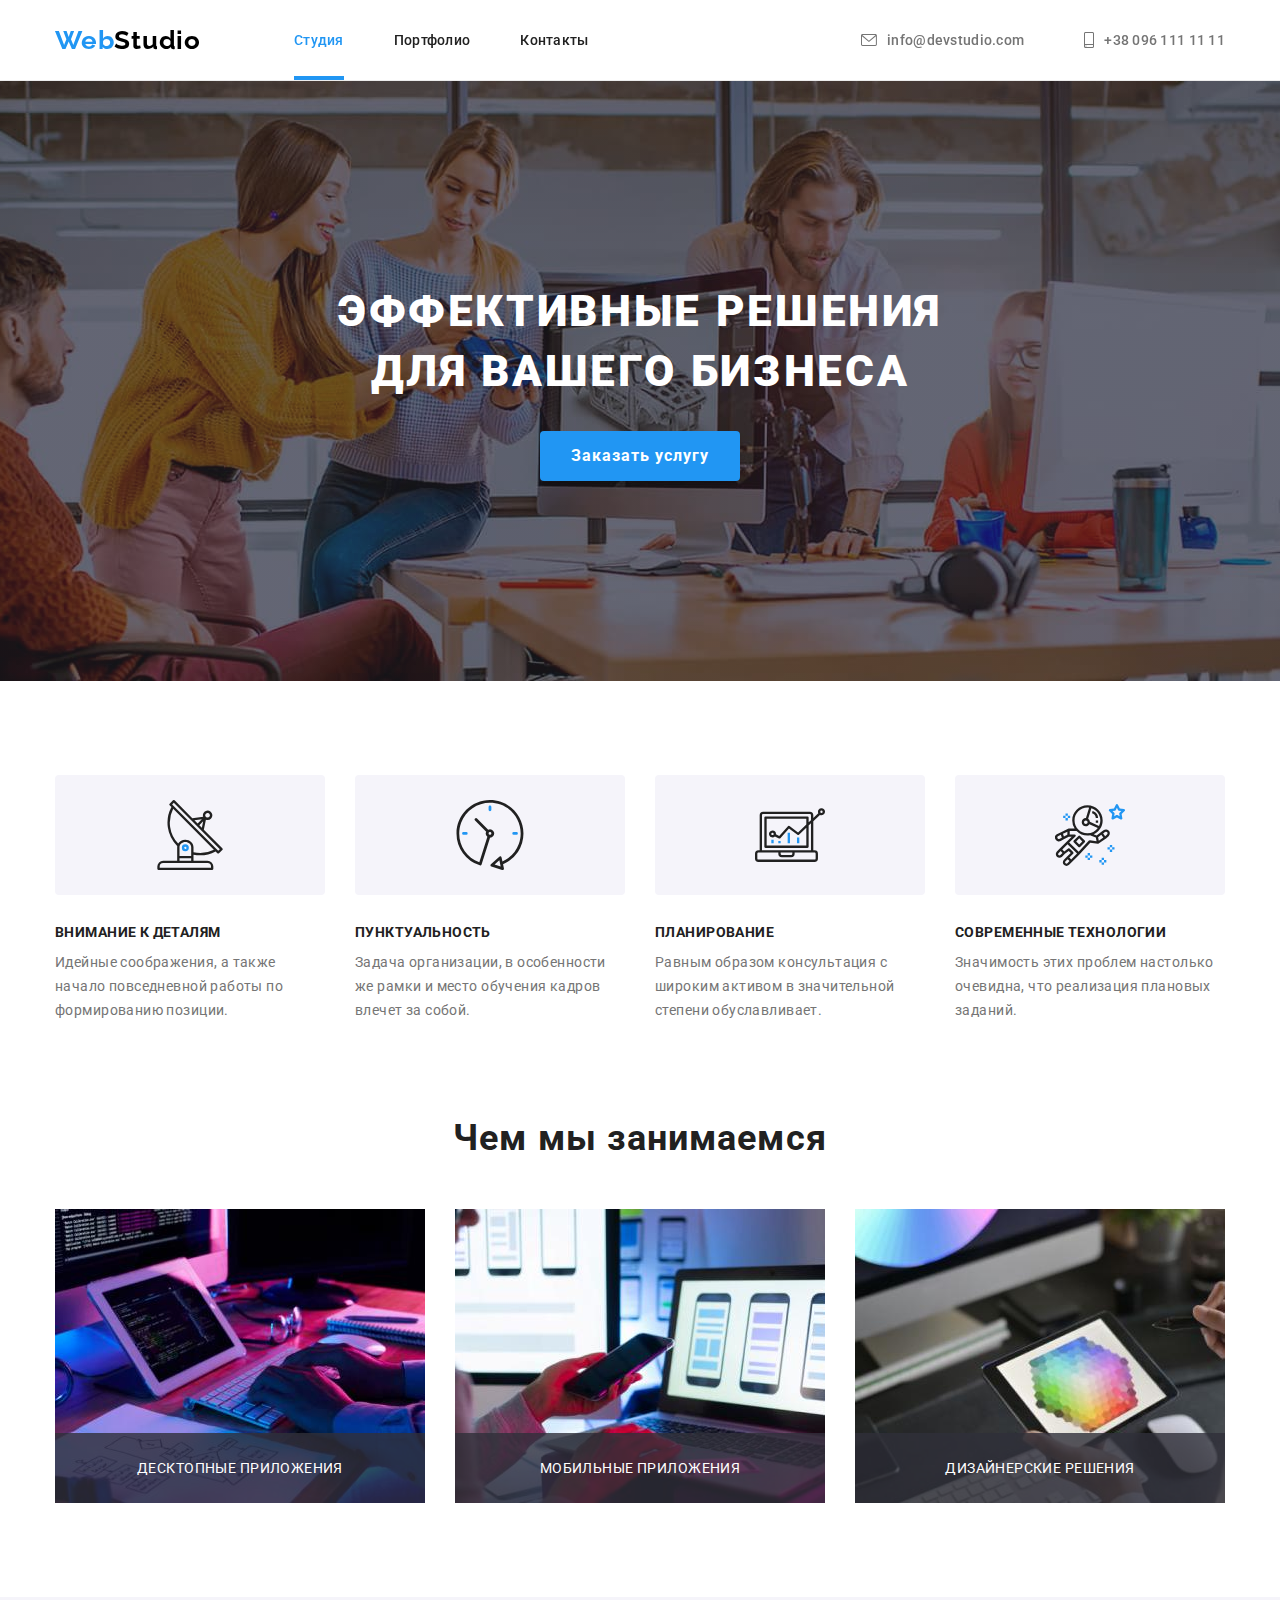
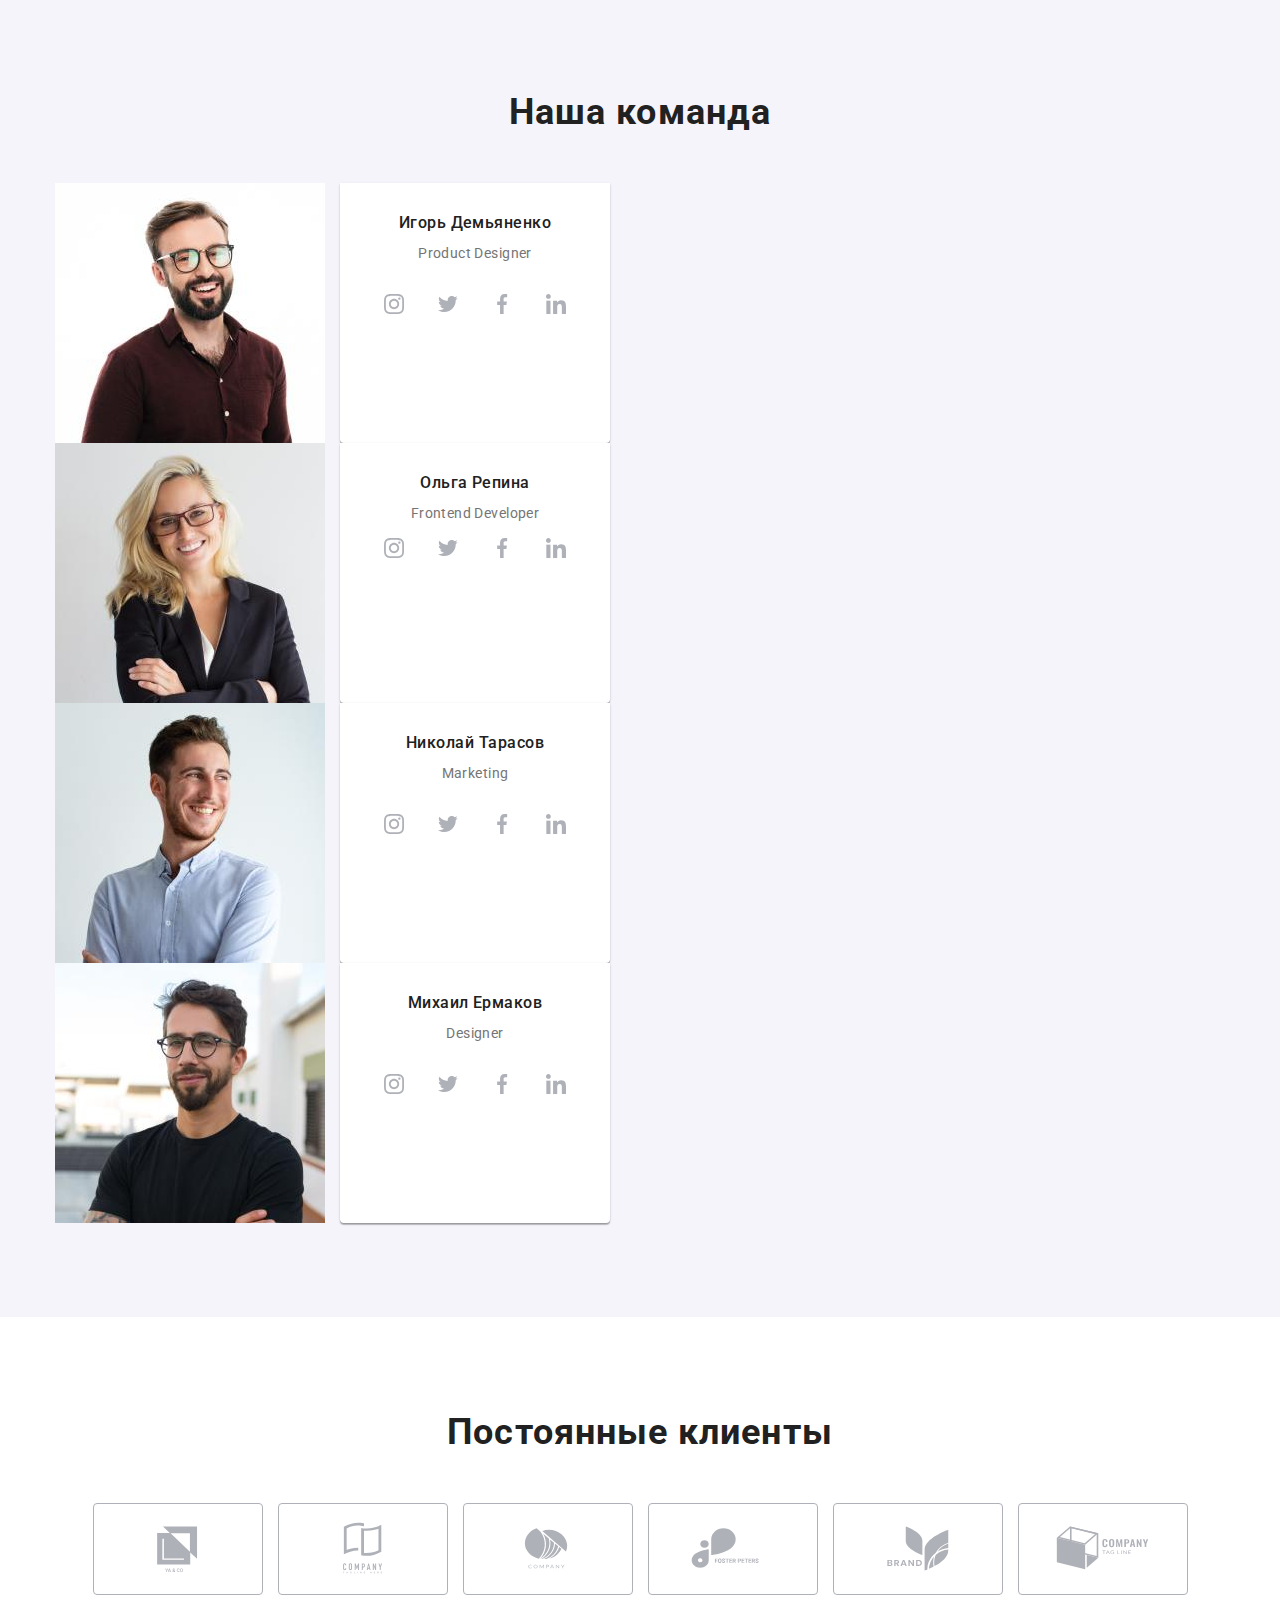
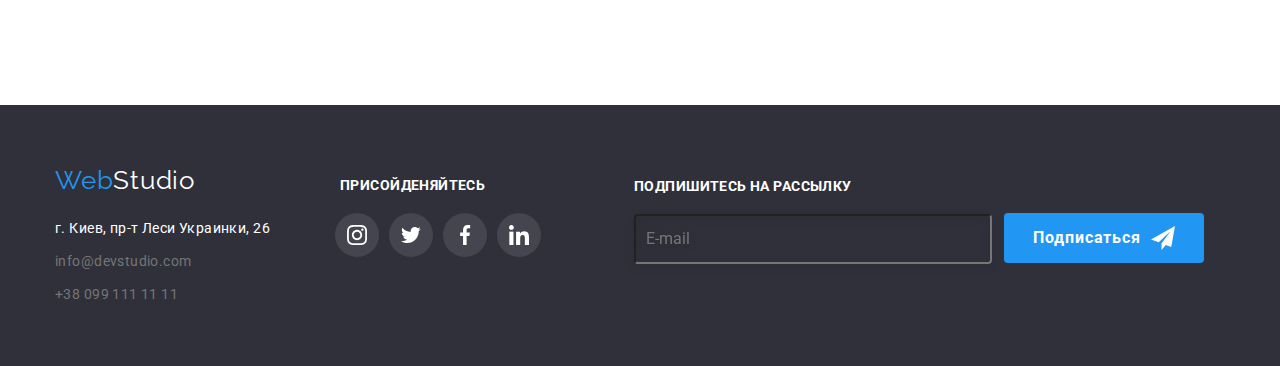
==== commit f9d3bf3f: "+" ====
--- a/index.html
+++ b/index.html
@@ -1,453 +1,705 @@
 <!DOCTYPE html>
 <html lang="ru">
-
-<head>
-    <meta charset="utf-8">
-    <meta http-equiv="X-UA-Compatible" content="IE=edge">
+  <head>
+    <meta charset="utf-8" />
+    <meta http-equiv="X-UA-Compatible" content="IE=edge" />
     <title>WEB studio</title>
-    <link rel="preconnect" href="https://fonts.googleapis.com">
-    <link rel="preconnect" href="https://fonts.gstatic.com" crossorigin>
+    <link rel="preconnect" href="https://fonts.googleapis.com" />
+    <link rel="preconnect" href="https://fonts.gstatic.com" crossorigin />
     <!--style fons-->
     <link
-        href="https://fonts.googleapis.com/css2?family=Raleway:wght@700&family=Roboto:wght@400;500;700;900&display=swap"
-        rel="stylesheet">
+      href="https://fonts.googleapis.com/css2?family=Raleway:wght@700&family=Roboto:wght@400;500;700;900&display=swap"
+      rel="stylesheet"
+    />
     <!--style modern-normalize-->
-    <link rel="stylesheet" href="https://cdn.jsdelivr.net/npm/modern-normalize@1.1.0/modern-normalize.min.css">
-    <link rel="stylesheet" href="./css/styles.css">
+    <link
+      rel="stylesheet"
+      href="https://cdn.jsdelivr.net/npm/modern-normalize@1.1.0/modern-normalize.min.css"
+    />
     <!--animate-->
-    <link rel="stylesheet" href="https://cdnjs.cloudflare.com/ajax/libs/animate.css/4.1.1/animate.min.css" />
-</head>
-
-<body data-page>
+    <link
+      rel="stylesheet"
+      href="https://cdnjs.cloudflare.com/ajax/libs/animate.css/4.1.1/animate.min.css"
+    />
+    
+    <link rel="stylesheet" href="./css/main.min.css" />
+    <link rel="stylesheet" href="./css/styles.css" />
+  </head>
+
+  <body data-page>
     <!--шапка сторінки -->
     <header class="header" data-header>
-        <div class="container header-container">
-
-            <a class="link logo" href="">
-                <span class="logo-cl">Web</span>Studio
-            </a>
-
-            <ul class="list list-header">
-                <li><a class="header-link link header-link-carrent" href="">Студия</a></li>
-                <li><a class="header-link link" href="./portfolio.html">Портфолио</a></li>
-                <li><a class="header-link link" href="#footer">Контакты</a></li>
-            </ul>
-            <nav class="nav">
-                <ul class="list list-header">
-                    <li><a class="link link-tel" href="mailto:info@devstudio.com"><svg class="icons-media" width="16"
-                                height="12">
-                                <use href="./images/icons.svg#icon-envelope-hover"></use>
-                            </svg>info@devstudio.com</a></li>
-                    <li><a class="link link-tel" href="tel:+380961111111"><svg class="icons-media" width="10"
-                                height="16">
-                                <use href="./images/icons.svg#icon-smartphone"></use>
-                            </svg>+38 096 111 11 11</a></li>
-                </ul>
-            </nav>
-        </div>
+      <div class="container header__container">
+        <a class="link logo" href=""> <span class="logo-cl">Web</span>Studio </a>
+
+        <ul class="list list-header">
+          <li><a class="list-header__link link list-header__link--carrent" href="">Студия</a></li>
+          <li><a class="list-header__link link" href="./portfolio.html">Портфолио</a></li>
+          <li><a class="list-header__link link" href="#footer">Контакты</a></li>
+        </ul>
+        <nav class="nav">
+          <ul class="list nav__list-header">
+            <li>
+              <a class="link nav__link-tel" href="mailto:info@devstudio.com">
+                <svg class="icons-media" width="16" height="12">
+                  <use href="./images/icons.svg#icon-envelope-hover"></use>
+                </svg>
+                info@devstudio.com</a
+              >
+            </li>
+            <li>
+              <a class="link nav__link-tel" href="tel:+380961111111">
+                <svg class="icons-media" width="10" height="16">
+                  <use href="./images/icons.svg#icon-smartphone"></use>
+                </svg>
+                +38 096 111 11 11</a
+              >
+            </li>
+          </ul>
+        </nav>
+      </div>
     </header>
     <!--контент з кнопкою-->
     <main>
-        <section class="section section-hero">
-
-            <div class="container">
-                <h1 class="section-title">Эффективные решения<br> для вашего бизнеса</h1>
-                <button class="btn btn-order animate__animated animate__bounce animate__delay-3s animate__repeat-2"
-                    data-modal-open type="button">Заказать услугу</button>
-            </div>
-
-        </section>
-
-
-        <!-- наші переваги -->
-        <section class="section block">
-            <div class="container">
-                <ul class="list list-container">
-                    <li>
-                        <div class="adwantages-wrap"><svg class="container-icons" width="70" height="70">
-                                <use href="./images/icons.svg#icon-antenna"></use>
-                            </svg></div>
-                        <h2 class="name">Внимание к деталям</h2>
-                        <p class="link-name">Идейные соображения, а также начало повседневной работы по формированию
-                            позиции.</p>
+      <section class="section hero">
+        <div class="container">
+          <h1 class="hero__title">
+            Эффективные решения<br />
+            для вашего бизнеса
+          </h1>
+          <button
+            class="btn btn__order animate__animated animate__bounce animate__delay-3s animate__repeat-2"
+            data-modal-open
+            type="button"
+          >
+            Заказать услугу
+          </button>
+        </div>
+      </section>
+
+      <!-- наші переваги -->
+      <section class="section block">
+        <div class="container">
+          <ul class="list about">
+            <li>
+              <div class="about__adwantages-wrap">
+                <svg class="about__container-icons" width="70" height="70">
+                  <use href="./images/icons.svg#icon-antenna"></use>
+                </svg>
+              </div>
+              <h2 class="name">Внимание к деталям</h2>
+              <p class="about__link-name">
+                Идейные соображения, а также начало повседневной работы по формированию позиции.
+              </p>
+            </li>
+            <li>
+              <div class="about__adwantages-wrap">
+                <svg class="about__container-icons" width="70" height="70">
+                  <use href="./images/icons.svg#icon-clock"></use>
+                </svg>
+              </div>
+              <h2 class="name">Пунктуальность</h2>
+              <p class="about__link-name">
+                Задача организации, в особенности же рамки и место обучения кадров влечет за собой.
+              </p>
+            </li>
+            <li>
+              <div class="about__adwantages-wrap">
+                <svg class="about__container-icons" width="70" height="70">
+                  <use href="./images/icons.svg#icon-diagram"></use>
+                </svg>
+              </div>
+              <h2 class="name">Планирование</h2>
+              <p class="about__link-name">
+                Равным образом консультация с широким активом в значительной степени обуславливает.
+              </p>
+            </li>
+            <li>
+              <div class="about__adwantages-wrap">
+                <svg class="about__container-icons" width="70" height="70">
+                  <use href="./images/icons.svg#icon-astronaut"></use>
+                </svg>
+              </div>
+              <h2 class="name">Современные технологии</h2>
+              <p class="about__link-name">
+                Значимость этих проблем настолько очевидна, что реализация плановых заданий.
+              </p>
+            </li>
+          </ul>
+        </div>
+      </section>
+      <!--чим займається фірма-->
+      <section class="section">
+        <div class="container img">
+          <h2 class="name name__action">Чем мы занимаемся</h2>
+
+          <ul class="list img__cards">
+            <li>
+              <img
+                class="img img__avatar-text"
+                src="./images/img.jpg"
+                alt="картинка верстка сайтів"
+                width="370"
+                height="294"
+              />
+              <div class="content__container">
+                <p class="avatar">Десктопные приложения</p>
+              </div>
+            </li>
+            <li>
+              <img
+                class="img img__avatar-text"
+                src="./images/box2.jpg"
+                alt="розробка мобільних додатків"
+                width="370"
+                height="294"
+              />
+              <div class="content__container">
+                <p class="avatar">Мобильные приложения</p>
+              </div>
+            </li>
+            <li>
+              <img
+                class="imgimg__avatar-text"
+                src="./images/box3.jpg"
+                alt="стилізація та колористика"
+                width="370"
+                height="294"
+              />
+              <div class="content__container">
+                <p class="avatar">Дизайнерские решения</p>
+              </div>
+            </li>
+          </ul>
+        </div>
+      </section>
+
+      <!--Наша команда-->
+      <section class="section team-card">
+        <div class="container">
+          <h2 class="name name-komand">Наша команда</h2>
+          <ul class="list team-list">
+            <li class="team-list__container">
+              <img
+                class="img"
+                src="images/img(1).jpg"
+                alt="Фото_Игорь_Демьяненко"
+                width="270"
+                height="260"
+              />
+              <div class="team__wrapper">
+                <h3 class="team__name-users">Игорь Демьяненко</h3>
+                <p class="team__link-name team"><span class="lang">Product Designer</span></p>
+                <div class="social-items-list">
+                  <ul class="social list">
+                    <li class="social-items">
+                      <a
+                        class="socials-link link"
+                        href=""
+                        target="_blank"
+                        rel="noopener noreferrer"
+                        aria-label="інстаграм"
+                      >
+                        <svg class="socials-icon" width="20" height="20">
+                          <use href="./images/icons.svg#icon-instagram-2"></use>
+                        </svg>
+                      </a>
                     </li>
-                    <li>
-                        <div class="adwantages-wrap"><svg class="container-icons" width="70" height="70">
-                                <use href="./images/icons.svg#icon-clock"></use>
-                            </svg></div>
-                        <h2 class="name">Пунктуальность</h2>
-                        <p class="link-name">Задача организации, в особенности же рамки и место обучения кадров влечет
-                            за
-                            собой.</p>
+                    <li class="social-items">
+                      <a
+                        class="socials-link link"
+                        href=""
+                        target="_blank"
+                        rel="noopener noreferrer"
+                        aria-label="твітер"
+                      >
+                        <svg class="socials-icon" width="20" height="20">
+                          <use href="./images/icons.svg#icon-twiter"></use>
+                        </svg>
+                      </a>
                     </li>
-                    <li>
-                        <div class="adwantages-wrap"><svg class="container-icons" width="70" height="70">
-                                <use href="./images/icons.svg#icon-diagram"></use>
-                            </svg></div>
-                        <h2 class="name">Планирование</h2>
-                        <p class="link-name">Равным образом консультация с широким активом в значительной степени
-                            обуславливает.</p>
+                    <li class="social-items">
+                      <a
+                        class="socials-link link"
+                        href=""
+                        target="_blank"
+                        rel="noopener noreferrer"
+                        aria-label="фейсбук"
+                      >
+                        <svg class="socials-icon" width="20" height="20">
+                          <use href="./images/icons.svg#icon-facebook-1"></use>
+                        </svg>
+                      </a>
                     </li>
-                    <li>
-                        <div class="adwantages-wrap"><svg class="container-icons" width="70" height="70">
-                                <use href="./images/icons.svg#icon-astronaut"></use>
-                            </svg></div>
-                        <h2 class="name">Современные технологии</h2>
-                        <p class="link-name">Значимость этих проблем настолько очевидна, что реализация плановых
-                            заданий.</p>
+                    <li class="social-items">
+                      <a
+                        class="socials-link link"
+                        href=""
+                        target="_blank"
+                        rel="noopener noreferrer"
+                        aria-label="лінкедін"
+                      >
+                        <svg class="socials-icon" width="20" height="20">
+                          <use href="./images/icons.svg#icon-linkedin-1"></use>
+                        </svg>
+                      </a>
                     </li>
+                  </ul>
+                </div>
+              </div>
+            </li>
+            <li class="team-list__container">
+              <img
+                class="img"
+                src="images/img(2).jpg"
+                alt="Фото_Ольга_Репина"
+                width="270"
+                height="260"
+              />
+              <div class="team__wrapper">
+                <h3 class="team__name-users">Ольга Репина</h3>
+                <p class="team__link-name"><span class="lang"> Frontend Developer</span></p>
+                <ul class="social list">
+                  <li class="social-items">
+                    <a
+                      class="socials-link link"
+                      href=""
+                      target="_blank"
+                      rel="noopener noreferrer"
+                      aria-label="інстаграм"
+                    >
+                      <svg class="socials-icon" width="20" height="20">
+                        <use href="./images/icons.svg#icon-instagram-2"></use>
+                      </svg>
+                    </a>
+                  </li>
+                  <li class="social-items">
+                    <a
+                      class="socials-link link"
+                      href=""
+                      target="_blank"
+                      rel="noopener noreferrer"
+                      aria-label="твітер"
+                    >
+                      <svg class="socials-icon" width="20" height="20">
+                        <use href="./images/icons.svg#icon-twiter"></use>
+                      </svg>
+                    </a>
+                  </li>
+                  <li class="social-items">
+                    <a
+                      class="socials-link link"
+                      href=""
+                      target="_blank"
+                      rel="noopener noreferrer"
+                      aria-label="фейсбук"
+                    >
+                      <svg class="socials-icon" width="20" height="20">
+                        <use href="./images/icons.svg#icon-facebook-1"></use>
+                      </svg>
+                    </a>
+                  </li>
+                  <li class="social-items">
+                    <a
+                      class="socials-link link"
+                      href=""
+                      target="_blank"
+                      rel="noopener noreferrer"
+                      aria-label="лінкедін"
+                    >
+                      <svg class="socials-icon" width="20" height="20">
+                        <use href="./images/icons.svg#icon-linkedin-1"></use>
+                      </svg>
+                    </a>
+                  </li>
                 </ul>
-            </div>
-        </section>
-        <!--чим займається фірма-->
-        <section class="section ">
-            <div class="container img">
-
-                <h2 class="name name-action">Чем мы занимаемся</h2>
-
-                <ul class="list img-cards">
-                    <li><img class="img avatar-text" src="./images/img.jpg" alt="картинка верстка сайтів" width="370"
-                            height="294">
-                        <div class="content-container">
-                            <p class="avatar">Десктопные приложения</p>
-                        </div>
-                    </li>
-                    <li><img class="img avatar-text" src="./images/box2.jpg" alt="розробка мобільних додатків"
-                            width="370" height="294">
-                        <div class="content-container">
-                            <p class="avatar">Мобильные приложения</p>
-                        </div>
-                    </li>
-                    <li><img class="img avatar-text" src="./images/box3.jpg" alt="стилізація та колористика" width="370"
-                            height="294">
-                        <div class="content-container">
-                            <p class="avatar">Дизайнерские решения</p>
-                        </div>
-                    </li>
+              </div>
+            </li>
+            <li class="team-list__container">
+              <img
+                class="img"
+                src="images/img(3).jpg"
+                alt="Фото_Николай_Тарасов"
+                width="270"
+                height="260"
+              />
+              <div class="team__wrapper">
+                <h3 class="team__name-users">Николай Тарасов</h3>
+                <p class="team__link-name team"><span class="lang"> Marketing</span></p>
+                <ul class="social list">
+                  <li class="social-items">
+                    <a
+                      class="socials-link link"
+                      href=""
+                      target="_blank"
+                      rel="noopener noreferrer"
+                      aria-label="інстаграм"
+                    >
+                      <svg class="socials-icon" width="20" height="20">
+                        <use href="./images/icons.svg#icon-instagram-2"></use>
+                      </svg>
+                    </a>
+                  </li>
+                  <li class="social-items">
+                    <a
+                      class="socials-link link"
+                      href=""
+                      target="_blank"
+                      rel="noopener noreferrer"
+                      aria-label="твітер"
+                    >
+                      <svg class="socials-icon" width="20" height="20">
+                        <use href="./images/icons.svg#icon-twiter"></use>
+                      </svg>
+                    </a>
+                  </li>
+                  <li class="social-items">
+                    <a
+                      class="socials-link link"
+                      href=""
+                      target="_blank"
+                      rel="noopener noreferrer"
+                      aria-label="фейсбук"
+                    >
+                      <svg class="socials-icon" width="20" height="20">
+                        <use href="./images/icons.svg#icon-facebook-1"></use>
+                      </svg>
+                    </a>
+                  </li>
+                  <li class="social-items">
+                    <a
+                      class="socials-link link"
+                      href=""
+                      target="_blank"
+                      rel="noopener noreferrer"
+                      aria-label="лінкедін"
+                    >
+                      <svg class="socials-icon" width="20" height="20">
+                        <use href="./images/icons.svg#icon-linkedin-1"></use>
+                      </svg>
+                    </a>
+                  </li>
                 </ul>
-
-            </div>
-        </section>
-
-        <!--Наша команда-->
-        <section class="section section-card">
-            <div class="container">
-                <h2 class="name name-komand">Наша команда</h2>
-                <ul class="list team-list">
-                    <li class="team-container"><img class="img" src="images/img(1).jpg" alt="Фото_Игорь_Демьяненко"
-                            width="270" height="260">
-                        <div class="team-wrapper">
-                            <h3 class="name-users">Игорь Демьяненко</h3>
-                            <p class="link-name team"><span class="lang">Product Designer</span></p>
-                            <div class="social-items-list">
-                                <ul class="social list">
-                                    <li class="social-items">
-                                        <a class="socials-link link" href="" target="_blank" rel="noopener noreferrer"
-                                            aria-label="інстаграм">
-                                            <svg class="socials-icon" width="20" height="20">
-                                                <use href="./images/icons.svg#icon-instagram-2"></use>
-                                            </svg></a>
-                                    </li>
-                                    <li class="social-items">
-                                        <a class="socials-link link" href="" target="_blank" rel="noopener noreferrer"
-                                            aria-label="твітер">
-                                            <svg class="socials-icon" width="20" height="20">
-                                                <use href="./images/icons.svg#icon-twiter"></use>
-                                            </svg></a>
-                                    </li>
-                                    <li class="social-items">
-                                        <a class="socials-link link" href="" target="_blank" rel="noopener noreferrer"
-                                            aria-label="фейсбук">
-                                            <svg class="socials-icon" width="20" height="20">
-                                                <use href="./images/icons.svg#icon-facebook-1"></use>
-                                            </svg></a>
-                                    </li>
-                                    <li class="social-items">
-                                        <a class="socials-link link" href="" target="_blank" rel="noopener noreferrer"
-                                            aria-label="лінкедін">
-                                            <svg class="socials-icon" width="20" height="20">
-                                                <use href="./images/icons.svg#icon-linkedin-1"></use>
-                                            </svg></a>
-                                    </li>
-                                </ul>
-                            </div>
-                        </div>
-                    </li>
-                    <li class="team-container"><img class="img" src="images/img(2).jpg" alt="Фото_Ольга_Репина"
-                            width="270" height="260">
-                        <div class="team-wrapper">
-                            <h3 class="name-users">Ольга Репина</h3>
-                            <p class="link-name team"><span class="lang"> Frontend
-                                    Developer</span></p>
-                            <ul class="social list">
-                                <li class="social-items">
-                                    <a class="socials-link link" href="" target="_blank" rel="noopener noreferrer"
-                                        aria-label="інстаграм">
-                                        <svg class="socials-icon" width="20" height="20">
-                                            <use href="./images/icons.svg#icon-instagram-2"></use>
-                                        </svg></a>
-                                </li>
-                                <li class="social-items">
-                                    <a class="socials-link link" href="" target="_blank" rel="noopener noreferrer"
-                                        aria-label="твітер">
-                                        <svg class="socials-icon" width="20" height="20">
-                                            <use href="./images/icons.svg#icon-twiter"></use>
-                                        </svg></a>
-                                </li>
-                                <li class="social-items">
-                                    <a class="socials-link link" href="" target="_blank" rel="noopener noreferrer"
-                                        aria-label="фейсбук">
-                                        <svg class="socials-icon" width="20" height="20">
-                                            <use href="./images/icons.svg#icon-facebook-1"></use>
-                                        </svg></a>
-                                </li>
-                                <li class="social-items">
-                                    <a class="socials-link link" href="" target="_blank" rel="noopener noreferrer"
-                                        aria-label="лінкедін">
-                                        <svg class="socials-icon" width="20" height="20">
-                                            <use href="./images/icons.svg#icon-linkedin-1"></use>
-                                        </svg></a>
-                                </li>
-                            </ul>
-                        </div>
-                    </li>
-                    <li class="team-container"><img class="img" src="images/img(3).jpg" alt="Фото_Николай_Тарасов"
-                            width="270" height="260">
-                        <div class="team-wrapper">
-                            <h3 class="name-users">Николай Тарасов</h3>
-                            <p class="link-name team"><span class="lang"> Marketing</span></p>
-                            <ul class="social list">
-                                <li class="social-items">
-                                    <a class="socials-link link" href="" target="_blank" rel="noopener noreferrer"
-                                        aria-label="інстаграм">
-                                        <svg class="socials-icon" width="20" height="20">
-                                            <use href="./images/icons.svg#icon-instagram-2"></use>
-                                        </svg></a>
-                                </li>
-                                <li class="social-items">
-                                    <a class="socials-link link" href="" target="_blank" rel="noopener noreferrer"
-                                        aria-label="твітер">
-                                        <svg class="socials-icon" width="20" height="20">
-                                            <use href="./images/icons.svg#icon-twiter"></use>
-                                        </svg></a>
-                                </li>
-                                <li class="social-items">
-                                    <a class="socials-link link" href="" target="_blank" rel="noopener noreferrer"
-                                        aria-label="фейсбук">
-                                        <svg class="socials-icon" width="20" height="20">
-                                            <use href="./images/icons.svg#icon-facebook-1"></use>
-                                        </svg></a>
-                                </li>
-                                <li class="social-items">
-                                    <a class="socials-link link" href="" target="_blank" rel="noopener noreferrer"
-                                        aria-label="лінкедін">
-                                        <svg class="socials-icon" width="20" height="20">
-                                            <use href="./images/icons.svg#icon-linkedin-1"></use>
-                                        </svg></a>
-                                </li>
-                            </ul>
-                        </div>
-                    </li>
-                    <li class="team-container"><img class="img" src="images/img(4).jpg" alt="Фото_Михаил_Ермаков"
-                            width="270" height="260">
-                        <div class="team-wrapper">
-                            <h3 class="name-users">Михаил Ермаков</h3>
-                            <p class="link-name team"><span class="lang"> Designer</span></p>
-                            <ul class="social list">
-                                <li class="social-items">
-                                    <a class="socials-link link" href="" target="_blank" rel="noopener noreferrer"
-                                        aria-label="інстаграм">
-                                        <svg class="socials-icon" width="20" height="20">
-                                            <use href="./images/icons.svg#icon-instagram-2"></use>
-                                        </svg></a>
-                                </li>
-                                <li class="social-items">
-                                    <a class="socials-link link" href="" target="_blank" rel="noopener noreferrer"
-                                        aria-label="твітер">
-                                        <svg class="socials-icon" width="20" height="20">
-                                            <use href="./images/icons.svg#icon-twiter"></use>
-                                        </svg></a>
-                                </li>
-                                <li class="social-items">
-                                    <a class="socials-link link" href="" target="_blank" rel="noopener noreferrer"
-                                        aria-label="фейсбук">
-                                        <svg class="socials-icon" width="20" height="20">
-                                            <use href="./images/icons.svg#icon-facebook-1"></use>
-                                        </svg></a>
-                                </li>
-                                <li class="social-items">
-                                    <a class="socials-link link" href="" target="_blank" rel="noopener noreferrer"
-                                        aria-label="лінкедін">
-                                        <svg class="socials-icon" width="20" height="20">
-                                            <use href="./images/icons.svg#icon-linkedin-1"></use>
-                                        </svg></a>
-                                </li>
-                            </ul>
-                        </div>
-                    </li>
+              </div>
+            </li>
+            <li class="team-list__container">
+              <img
+                class="img"
+                src="images/img(4).jpg"
+                alt="Фото_Михаил_Ермаков"
+                width="270"
+                height="260"
+              />
+              <div class="team__wrapper">
+                <h3 class="team__name-users">Михаил Ермаков</h3>
+                <p class="team__link-name team"><span class="lang"> Designer</span></p>
+                <ul class="social list">
+                  <li class="social-items">
+                    <a
+                      class="socials-link link"
+                      href=""
+                      target="_blank"
+                      rel="noopener noreferrer"
+                      aria-label="інстаграм"
+                    >
+                      <svg class="socials-icon" width="20" height="20">
+                        <use href="./images/icons.svg#icon-instagram-2"></use>
+                      </svg>
+                    </a>
+                  </li>
+                  <li class="social-items">
+                    <a
+                      class="socials-link link"
+                      href=""
+                      target="_blank"
+                      rel="noopener noreferrer"
+                      aria-label="твітер"
+                    >
+                      <svg class="socials-icon" width="20" height="20">
+                        <use href="./images/icons.svg#icon-twiter"></use>
+                      </svg>
+                    </a>
+                  </li>
+                  <li class="social-items">
+                    <a
+                      class="socials-link link"
+                      href=""
+                      target="_blank"
+                      rel="noopener noreferrer"
+                      aria-label="фейсбук"
+                    >
+                      <svg class="socials-icon" width="20" height="20">
+                        <use href="./images/icons.svg#icon-facebook-1"></use>
+                      </svg>
+                    </a>
+                  </li>
+                  <li class="social-items">
+                    <a
+                      class="socials-link link"
+                      href=""
+                      target="_blank"
+                      rel="noopener noreferrer"
+                      aria-label="лінкедін"
+                    >
+                      <svg class="socials-icon" width="20" height="20">
+                        <use href="./images/icons.svg#icon-linkedin-1"></use>
+                      </svg>
+                    </a>
+                  </li>
                 </ul>
-            </div>
-        </section>
-        <section class="section">
-            <div class="container container-partners">
-
-
-                <h2 class="name name-komand">Постоянные клиенты</h2>
-                <ul class="partner-list">
-                    <li class="partner-nemes"> <a class="partner-logotype" href="" target="_blank"
-                            rel="noopener noreferrer" aria-label="">
-                            <svg class="partner-icon" width="106" height="60">
-                                <use href="images/icons.svg#icon-logo-5"></use>
-                            </svg></a></li>
-                    <li class="partner-nemes"> <a class="partner-logotype" href="" target="_blank"
-                            rel="noopener noreferrer" aria-label="">
-                            <svg class="partner-icon" width="106" height="60">
-                                <use href="./images/icons.svg#icon-logo-4"></use>
-                            </svg></a></li>
-                    <li class="partner-nemes"> <a class="partner-logotype" href="" target="_blank"
-                            rel="noopener noreferrer" aria-label="">
-                            <svg class="partner-icon" width="106" height="60">
-                                <use href="./images/icons.svg#icon-logo-3"></use>
-                            </svg></a></li>
-                    <li class="partner-nemes"> <a class="partner-logotype" href="" target="_blank"
-                            rel="noopener noreferrer" aria-label="">
-                            <svg class="partner-icon" width="106" height="60">
-                                <use href="./images/icons.svg#icon-logo-2"></use>
-                            </svg></a></li>
-                    <li class="partner-nemes"> <a class="partner-logotype" href="" target="_blank"
-                            rel="noopener noreferrer" aria-label="">
-                            <svg class="partner-icon" width="106" height="60">
-                                <use href="./images/icons.svg#icon-logo-1"></use>
-                            </svg></a></li>
-                    <li class="partner-nemes"> <a class="partner-logotype" href="" target="_blank"
-                            rel="noopener noreferrer" aria-label="">
-                            <svg class="partner-icon" width="106" height="60">
-                                <use href="./images/icons.svg#icon-logo"></use>
-                            </svg></a></li>
-                </ul>
-            </div>
-        </section>
+              </div>
+            </li>
+          </ul>
+        </div>
+      </section>
+      <section class="section">
+        <div class="container ">
+          <h2 class="name name-komand">Постоянные клиенты</h2>
+          <ul class="partner">
+            <li class="partner__nemes">
+              <a
+                class="partner__logotype"
+                href=""
+                target="_blank"
+                rel="noopener noreferrer"
+                aria-label=""
+              >
+                <svg class="partner-icon" width="106" height="60">
+                  <use href="images/icons.svg#icon-logo-5"></use>
+                </svg>
+              </a>
+            </li>
+            <li class="partner__nemes">
+              <a
+                class="partner__logotype"
+                href=""
+                target="_blank"
+                rel="noopener noreferrer"
+                aria-label=""
+              >
+                <svg class="partner-icon" width="106" height="60">
+                  <use href="./images/icons.svg#icon-logo-4"></use>
+                </svg>
+              </a>
+            </li>
+            <li class="partner__nemes">
+              <a
+                class="partner__logotype"
+                href=""
+                target="_blank"
+                rel="noopener noreferrer"
+                aria-label=""
+              >
+                <svg class="partner-icon" width="106" height="60">
+                  <use href="./images/icons.svg#icon-logo-3"></use>
+                </svg>
+              </a>
+            </li>
+            <li class="partner__nemes">
+              <a
+                class="partner__logotype"
+                href=""
+                target="_blank"
+                rel="noopener noreferrer"
+                aria-label=""
+              >
+                <svg class="partner-icon" width="106" height="60">
+                  <use href="./images/icons.svg#icon-logo-2"></use>
+                </svg>
+              </a>
+            </li>
+            <li class="partner__nemes">
+              <a
+                class="partner__logotype"
+                href=""
+                target="_blank"
+                rel="noopener noreferrer"
+                aria-label=""
+              >
+                <svg class="partner-icon" width="106" height="60">
+                  <use href="./images/icons.svg#icon-logo-1"></use>
+                </svg>
+              </a>
+            </li>
+            <li class="partner__nemes">
+              <a
+                class="partner__logotype"
+                href=""
+                target="_blank"
+                rel="noopener noreferrer"
+                aria-label=""
+              >
+                <svg class="partner-icon" width="106" height="60">
+                  <use href="./images/icons.svg#icon-logo"></use>
+                </svg>
+              </a>
+            </li>
+          </ul>
+        </div>
+      </section>
     </main>
     <footer class="footer" id="footer">
-        <div class="container footer-items">
-            <div>
-                <a class="link logo-bl" href="">
-                    <span class="logo-cl">Web</span>Studio
-                </a>
-                <address class="plase">г. Киев, пр-т Леси Украинки, 26</address>
-
-                <ul class="list">
-                    <li><a class="link link-tel-foot" href="mailto:info@devstudio.com">info@devstudio.com</a></li>
-                    <li><a class="link link-tel-foot" href="tel:+380991111111">+38 099 111 11 11</a></li>
-                </ul>
-            </div>
-            <div class="footer-icons">
-                <p class="footer-join">Присойденяйтесь</p>
-                <ul class="social list footer-icons-list">
-                    <li class="social-items ">
-                        <a class="socials-link socials-icon-footer link" href="" target="_blank"
-                            rel="noopener noreferrer" aria-label="інстаграм">
-                            <svg class="socials-icon ft-icon" width="20" height="20">
-                                <use href="./images/icons.svg#icon-instagram-2"></use>
-                            </svg></a>
-                    </li>
-                    <li class="social-items">
-                        <a class="socials-link socials-icon-footer link" href="" target="_blank"
-                            rel="noopener noreferrer" aria-label="твітер">
-                            <svg class="socials-icon ft-icon" width="20" height="20">
-                                <use href="./images/icons.svg#icon-twiter"></use>
-                            </svg></a>
-                    </li>
-                    <li class="social-items">
-                        <a class="socials-link socials-icon-footer link" href="" target="_blank"
-                            rel="noopener noreferrer" aria-label="фейсбук">
-                            <svg class="socials-icon ft-icon" width="20" height="20">
-                                <use href="./images/icons.svg#icon-facebook-1"></use>
-                            </svg></a>
-                    </li>
-                    <li class="social-items">
-                        <a class="socials-link  socials-icon-footer link" href="" target="_blank"
-                            rel="noopener noreferrer" aria-label="лінкедін">
-                            <svg class="socials-icon ft-icon" width="20" height="20">
-                                <use href="./images/icons.svg#icon-linkedin-1"></use>
-                            </svg></a>
-                    </li>
-                </ul>
-            </div>
-            <div class="form">
-                <form class="footer-form">
-                    <p class="footer-join form-name">Подпишитесь на рассылку</p>
-                    <label for="subscription">
-                        <input class="footer-input" type="text" name="subscription" value="" id="subscription"
-                            placeholder="E-mail">
-                    </label>
-                    <button type="submit" class="btn-subm">Подписаться<svg class="icon-icon-send" width="24"
-                            height="24">
-                            <use href="./images/icons.svg#icon-icon-send"></use>
-                        </svg></button>
-                </form>
-            </div>
+      <div class="container footer-items">
+        <div>
+          <a class="link logo-bl" href=""> <span class="logo-cl">Web</span>Studio </a>
+          <address class="plase">г. Киев, пр-т Леси Украинки, 26</address>
+
+          <ul class="list">
+            <li>
+              <a class="link link-tel-foot" href="mailto:info@devstudio.com">info@devstudio.com</a>
+            </li>
+            <li><a class="link link-tel-foot" href="tel:+380991111111">+38 099 111 11 11</a></li>
+          </ul>
         </div>
-
+        <div class="footer-icons">
+          <p class="footer-join">Присойденяйтесь</p>
+          <ul class="social list footer-icons-list">
+            <li class="social-items">
+              <a
+                class="socials-link socials-icon-footer link"
+                href=""
+                target="_blank"
+                rel="noopener noreferrer"
+                aria-label="інстаграм"
+              >
+                <svg class="socials-icon ft-icon" width="20" height="20">
+                  <use href="./images/icons.svg#icon-instagram-2"></use>
+                </svg>
+              </a>
+            </li>
+            <li class="social-items">
+              <a
+                class="socials-link socials-icon-footer link"
+                href=""
+                target="_blank"
+                rel="noopener noreferrer"
+                aria-label="твітер"
+              >
+                <svg class="socials-icon ft-icon" width="20" height="20">
+                  <use href="./images/icons.svg#icon-twiter"></use>
+                </svg>
+              </a>
+            </li>
+            <li class="social-items">
+              <a
+                class="socials-link socials-icon-footer link"
+                href=""
+                target="_blank"
+                rel="noopener noreferrer"
+                aria-label="фейсбук"
+              >
+                <svg class="socials-icon ft-icon" width="20" height="20">
+                  <use href="./images/icons.svg#icon-facebook-1"></use>
+                </svg>
+              </a>
+            </li>
+            <li class="social-items">
+              <a
+                class="socials-link socials-icon-footer link"
+                href=""
+                target="_blank"
+                rel="noopener noreferrer"
+                aria-label="лінкедін"
+              >
+                <svg class="socials-icon ft-icon" width="20" height="20">
+                  <use href="./images/icons.svg#icon-linkedin-1"></use>
+                </svg>
+              </a>
+            </li>
+          </ul>
+        </div>
+        <div class="form">
+          <form class="footer-form">
+            <p class="footer-join form-name">Подпишитесь на рассылку</p>
+            <label for="subscription">
+              <input
+                class="footer-input"
+                type="text"
+                name="subscription"
+                value=""
+                id="subscription"
+                placeholder="E-mail"
+              />
+            </label>
+            <button type="submit" class="btn-subm">
+              Подписаться
+              <svg class="icon-icon-send" width="24" height="24">
+                <use href="./images/icons.svg#icon-icon-send"></use>
+              </svg>
+            </button>
+          </form>
+        </div>
+      </div>
     </footer>
     <!--ModalWindow-->
     <div class="backdrop is-hidden" data-modal>
-        <div class="modal">
-            <button class="modal-btn" data-modal-close>
-                <svg class="btn-close" width="11" height="11">
-                    <use href="./images/icons.svg#icon-vector"></use>
-                </svg>
-            </button>
-            <form class="speaker-form">
-            <strong class="modal-text">Оставьте свои данные, мы вам перезвоним</strong>
-            <div class="register-form-group" role="group">
-                <label for="name" class="modal-name-wrap">
-                    <span class="modal-name">Имя</span>
-                    <input type="text" name="name" class="register-form-input" id="name">
-                    <svg class="register-form-icon" width="12" height="12">
-                        <use href="images/icons.svg#icon-icon-person"></use>
-                    </svg></label>
-
-                <label for="tel" class="modal-name-wrap">
-                    <span class="modal-name">Телефон</span>
-                    <input type="number" name="tel" class="register-form-input" id="tel">
-                    <svg class="register-form-icon" width="13" height="13">
-                        <use href="images/icons.svg#icon-icon-tel"></use>
-
-                    </svg>
-                </label>
-                <label class="modal-name-wrap" for="mail">
-                    <span class="modal-name">Почта</span>
-                    <input type="text" name="mail" class="register-form-input" id="mail">
-
-                    <svg class="register-form-icon" width="15" height="12">
-                        <use href="images/icons.svg#icon-icon-mail"></use>
-                    </svg></label>
-
-                <label class="modal-name" for="textarea">
-                    <span class="modal-name">Комментарий</span>
-                    <textarea name="textarea" class="modal-name-textarea" id="textarea" cols="30" rows="10"
-                        placeholder="Введите текст"></textarea></label>
-
-            </div>
-
-            <label class="register-form-agreement" for="agreement">
-                <input class="register-cheked-box visually-hidden" type="checkbox" name="agreement" id="agreement">
-                <svg class="register-form" width="16" height="15">
-                    <use class="register-form-icon-uncheked" href="./images/icons.svg#border-icon"></use>
-                    <use class="register-form-icon-cheked" href="./images/icons.svg#icon-icon-check"></use>
-                </svg>
-                <span class="register-form-agreement-text">Соглашаюсь с рассылкой и принимаю</span><a
-                    class="register-form-link" href="">Условия договора</a>
+      <div class="modal">
+        <button class="modal-btn" data-modal-close>
+          <svg class="btn-close" width="11" height="11">
+            <use href="./images/icons.svg#icon-vector"></use>
+          </svg>
+        </button>
+        <form class="speaker-form">
+          <strong class="modal-text">Оставьте свои данные, мы вам перезвоним</strong>
+          <div class="register-form-group" role="group">
+            <label for="name" class="modal-name-wrap">
+              <span class="modal-name">Имя</span>
+              <input type="text" name="name" class="register-form-input" id="name" />
+              <svg class="register-form-icon" width="12" height="12">
+                <use href="images/icons.svg#icon-icon-person"></use>
+              </svg>
             </label>
-            <button class="register-form-btn" type="submit">Отправить</button>
+
+            <label for="tel" class="modal-name-wrap">
+              <span class="modal-name">Телефон</span>
+              <input type="text" name="tel" class="register-form-input" id="tel" />
+              <svg class="register-form-icon" width="13" height="13">
+                <use href="images/icons.svg#icon-icon-tel"></use>
+              </svg>
+            </label>
+            <label class="modal-name-wrap" for="mail">
+              <span class="modal-name">Почта</span>
+              <input type="text" name="mail" class="register-form-input" id="mail" />
+              <svg class="register-form-icon" width="15" height="12">
+                <use href="images/icons.svg#icon-icon-mail"></use>
+              </svg>
+            </label>
+
+            <label class="modal-name" for="textarea">
+              <span class="modal-name">Комментарий</span>
+              <textarea
+                name="textarea"
+                class="modal-name-textarea"
+                id="textarea"
+                cols="30"
+                rows="10"
+                placeholder="Введите текст"
+              ></textarea>
+            </label>
+          </div>
+
+          <label class="register-form-agreement" for="agreement">
+            <input
+              class="register-cheked-box visually-hidden"
+              type="checkbox"
+              name="agreement"
+              id="agreement"
+            />
+            <svg class="register-form" width="16" height="15">
+              <use class="register-form-icon-uncheked" href="./images/icons.svg#border-icon"></use>
+              <use
+                class="register-form-icon-cheked"
+                href="./images/icons.svg#icon-icon-check"
+              ></use>
+            </svg>
+            <span class="register-form-agreement-text">Соглашаюсь с рассылкой и принимаю</span
+            ><a class="register-form-link" href="">Условия договора</a>
+          </label>
+          <button class="register-form-btn" type="submit">Отправить</button>
         </form>
-        </div>
-
+      </div>
     </div>
     <script src="./js/modal.js"></script>
     <script src="./js/header.skroll.js"></script>
-</body>
-
-
-</html>+  </body>
+</html>
--- a/css/main.min.css
+++ b/css/main.min.css
@@ -0,0 +1 @@
+:root{--main-font: "Roboto", sans-serif;--sekondary-font: "Raleway", sans-serif;--main-txt-cl: #212121;--light-br-color: #ffffff;--dark-br-color: #2f303a;--akcent-color: #2196f3;--transition: 250ms cubic-bezier(0.4, 0, 0.2, 1)}.visually-hidden{position:absolute;white-space:nowrap;width:1px;height:1px;overflow:hidden;border:0;padding:0;clip:rect(0 0 0 0);-webkit-clip-path:inset(50%);clip-path:inset(50%);margin:-1px}.container{width:1200px;padding-right:15px;padding-left:15px;margin-right:auto;margin-left:auto}section{padding-top:94px;padding-bottom:94px}.logo{margin-right:93px;font-family:var(--sekondary-font);font-weight:700;font-size:26px;line-height:1.19;letter-spacing:.03em;color:#000}.logo-cl{font-family:var(--sekondary-font);font-size:26px;line-height:1.1923076923;letter-spacing:.03em;color:var(--akcent-color)}img{display:block}.name{font-family:var(--main-font);font-size:14px;line-height:1.14;letter-spacing:.03em;color:var(--main-txt-cl);text-transform:uppercase;margin-bottom:10px}body{font-family:var(--main-font);margin-left:auto;margin-right:auto}body.no-scroll{overflow:hidden;background-color:#fff}h1,h2,h3,h4,p{margin:0}.link{text-decoration:none}.list{list-style:none;margin:0;padding:0}.header{position:sticky;top:-1px;border-bottom:1px solid #ececec;z-index:100}.header.no-transparency{background-color:#2e6088 #2f303a;-webkit-backdrop-filter:blur(4px);backdrop-filter:blur(4px)}.header__container{display:-webkit-box;display:-ms-flexbox;display:flex;min-height:80px;-webkit-box-align:center;-ms-flex-align:center;align-items:center}.list-header{display:-webkit-box;display:-ms-flexbox;display:flex;margin-right:auto;gap:50px}.list-header__link{font-size:14px;font-weight:500;line-height:1.14;letter-spacing:.02em;padding-top:32px;padding-bottom:32px;color:var(--main-txt-cl);-webkit-transition:color 250ms cubic-bezier(0.4, 0, 0.2, 1);transition:color 250ms cubic-bezier(0.4, 0, 0.2, 1)}.list-header__link:hover,.list-header__link:focus{color:var(--akcent-color)}.list-header__link--carrent{position:relative;color:var(--akcent-color)}.list-header__link--carrent::after{position:absolute;bottom:0px;content:"";display:block;width:100%;height:4px;background-color:var(--akcent-color)}.nav__list-header{display:-webkit-box;display:-ms-flexbox;display:flex;margin-right:auto;gap:50px}.nav__link-tel{display:-webkit-box;display:-ms-flexbox;display:flex;gap:10px;-webkit-box-align:center;-ms-flex-align:center;align-items:center;color:#757575;font-weight:500;font-size:14px;line-height:1.1428571429;letter-spacing:.02em;padding-top:32px;padding-bottom:32px;padding-left:10px;-webkit-transition:color 250ms cubic-bezier(0.4, 0, 0.2, 1);transition:color 250ms cubic-bezier(0.4, 0, 0.2, 1)}.nav__link-tel:hover,.nav__link-tel:focus{color:var(--akcent-color)}.nav__list-header{display:-webkit-box;display:-ms-flexbox;display:flex;margin-right:auto;gap:50px}.icons-media{fill:currentColor}.hero{padding:200px 0;text-align:center;margin:0 auto;max-width:1600px;background-image:-webkit-gradient(linear, left top, right top, from(rgba(47, 48, 58, 0.4)), to(rgba(47, 48, 58, 0.4))),url(../images/backroundimg.jpg);background-image:linear-gradient(to right, rgba(47, 48, 58, 0.4) 0%, rgba(47, 48, 58, 0.4) 100%),url(../images/backroundimg.jpg);background-repeat:no-repeat;background-size:auto;background-position:center}.hero__title{font-family:var(--main-font);font-weight:900;font-size:44px;line-height:1.3636363636;letter-spacing:.06em;text-transform:uppercase;color:#fff;margin-bottom:30px;-webkit-animation:fade-in 250ms ease 250ms backwards alternate;animation:fade-in 250ms ease 250ms backwards alternate;-webkit-transform-origin:left center;transform-origin:left center}@-webkit-keyframes fade-in{0%{opacity:0;-webkit-transform:translateX(-300px) scale(0.4);transform:translateX(-300px) scale(0.4)}100%{opacity:1;-webkit-transform:translateX(0) scale(1);transform:translateX(0) scale(1)}}@keyframes fade-in{0%{opacity:0;-webkit-transform:translateX(-300px) scale(0.4);transform:translateX(-300px) scale(0.4)}100%{opacity:1;-webkit-transform:translateX(0) scale(1);transform:translateX(0) scale(1)}}.section.block{padding-bottom:0%}.link-card{display:block;-webkit-transition:-webkit-box-shadow 250ms cubic-bezier(0.4, 0, 0.2, 1);transition:-webkit-box-shadow 250ms cubic-bezier(0.4, 0, 0.2, 1);transition:box-shadow 250ms cubic-bezier(0.4, 0, 0.2, 1);transition:box-shadow 250ms cubic-bezier(0.4, 0, 0.2, 1), -webkit-box-shadow 250ms cubic-bezier(0.4, 0, 0.2, 1)}.link-card:hover,.link-card:focus{-webkit-box-shadow:0px 1px 1px rgba(0,0,0,.12),0px 4px 4px rgba(0,0,0,.06),1px 4px 6px rgba(0,0,0,.16);box-shadow:0px 1px 1px rgba(0,0,0,.12),0px 4px 4px rgba(0,0,0,.06),1px 4px 6px rgba(0,0,0,.16)}.card-wrapper{position:relative;overflow:hidden}.overlay{display:inline-block;position:absolute;top:0;left:0;-webkit-transform:translateY(101%);transform:translateY(101%);-webkit-transition:-webkit-transform 250ms cubic-bezier(0.4, 0, 0.2, 1);transition:-webkit-transform 250ms cubic-bezier(0.4, 0, 0.2, 1);transition:transform 250ms cubic-bezier(0.4, 0, 0.2, 1);transition:transform 250ms cubic-bezier(0.4, 0, 0.2, 1), -webkit-transform 250ms cubic-bezier(0.4, 0, 0.2, 1)}.link-card:hover .overlay{-webkit-transform:translateY(0%);transform:translateY(0%)}.overlay-text{font-family:var(--main-font);width:100%;height:100%;font-size:18px;line-height:1.5555555556;letter-spacing:.03em;color:#fff;padding:63px 24px;background-color:#2196f3;-webkit-backdrop-filter:blur(4px);backdrop-filter:blur(4px)}.img-portfolio{border-top:none;border-right:none}.list-card{display:-webkit-box;display:-ms-flexbox;display:flex;-ms-flex-wrap:wrap;flex-wrap:wrap;gap:30px}.cards-link{display:-webkit-box;display:-ms-flexbox;display:flex;-webkit-box-orient:vertical;-webkit-box-direction:normal;-ms-flex-direction:column;flex-direction:column;-webkit-box-align:start;-ms-flex-align:start;align-items:flex-start;padding:20px 24px;border:1px solid #eee;border-top:none}.name-progect{text-transform:capitalize;font-size:18px;line-height:36px;margin-bottom:4px;letter-spacing:.06em;color:#212121}.name-upps{font-weight:400;font-size:16px;line-height:1.875;letter-spacing:.03em;color:#757575}.about{display:-webkit-box;display:-ms-flexbox;display:flex;-webkit-box-align:center;-ms-flex-align:center;align-items:center;gap:30px}.about__adwantages-wrap{display:-webkit-box;display:-ms-flexbox;display:flex;width:270px;height:120px;background:#f5f4fa;border-radius:4px;margin-bottom:30px;-webkit-box-pack:center;-ms-flex-pack:center;justify-content:center;-webkit-box-align:center;-ms-flex-align:center;align-items:center}.about__link-name{font-family:var(--main-font);font-size:14px;line-height:1.71;letter-spacing:.03em;color:#757575;min-width:270px;min-height:16px}.name__action{font-weight:700;font-size:36px;line-height:1.1666666667;text-transform:none;text-align:center;letter-spacing:.03em;color:#212121;margin-bottom:50px}.img__cards{display:-webkit-box;display:-ms-flexbox;display:flex;gap:30px}.img.img__avatar-text{position:relative}.avatar{display:-webkit-box;display:-ms-flexbox;display:flex;-webkit-box-pack:center;-ms-flex-pack:center;justify-content:center;-webkit-box-align:center;-ms-flex-align:center;align-items:center;font-size:14px;line-height:16px;text-align:center;letter-spacing:.03em;text-transform:uppercase;color:#fff;width:370px;height:70px;background:rgba(47,48,58,.8)}.content__container{position:absolute;-webkit-transform:translateY(-100%);transform:translateY(-100%);-webkit-transition:250ms cubic-bezier(0.4, 0, 0.2, 1) 250ms;transition:250ms cubic-bezier(0.4, 0, 0.2, 1) 250ms}.team{margin-bottom:16px}.team-card{display:-webkit-box;display:-ms-flexbox;display:flex;background-color:#f5f4fa}.team__wrapper{padding-top:30px;padding-bottom:30px;text-align:center;background-color:#fff;-webkit-box-shadow:0px 1px 3px rgba(0,0,0,.12),0px 1px 1px rgba(0,0,0,.14),0px 2px 1px rgba(0,0,0,.2);box-shadow:0px 1px 3px rgba(0,0,0,.12),0px 1px 1px rgba(0,0,0,.14),0px 2px 1px rgba(0,0,0,.2);border-radius:0px 0px 4px 4px}.team-list__container{display:-webkit-box;display:-ms-flexbox;display:flex;gap:15px;width:270px}.name-komand{font-weight:700;font-size:36px;line-height:1.1666666667;text-transform:none;text-align:center;letter-spacing:.03em;color:#212121;margin-bottom:50px}.team__name-users{margin-bottom:10px;-webkit-box-align:center;-ms-flex-align:center;align-items:center;font-family:var(--main-font);font-weight:500;font-size:16px;line-height:1.1875;letter-spacing:.03em;color:var(--main-txt-cl)}.team__link-name{font-family:var(--main-font);font-size:14px;line-height:1.71;letter-spacing:.03em;color:#757575;min-width:270px;min-height:16px}.team__link-name{font-family:var(--main-font);font-size:14px;line-height:1.71;letter-spacing:.03em;color:#757575;min-width:270px;min-height:16px}.partner{display:-webkit-box;display:-ms-flexbox;display:flex;list-style:none;padding-left:0ch;gap:15px;-webkit-box-pack:center;-ms-flex-pack:center;justify-content:center}.partner__logotype{display:-webkit-box;display:-ms-flexbox;display:flex;-webkit-box-align:center;-ms-flex-align:center;align-items:center;fill:#afb1b8;width:170px;height:92px;padding:16px 32px;min-width:170px;min-height:92px;border:1px solid #afb1b8;border-radius:4px;-webkit-transition:fill 250ms cubic-bezier(0.4, 0, 0.2, 1),border 250ms cubic-bezier(0.4, 0, 0.2, 1);transition:fill 250ms cubic-bezier(0.4, 0, 0.2, 1),border 250ms cubic-bezier(0.4, 0, 0.2, 1)}.partner__logotype:hover,.partner__logotype:focus{fill:var(--akcent-color);border:1px solid var(--akcent-color)}.footer{background-color:#2f303a;padding:60px 0}.plase{font-size:14px;line-height:1.7142857143;letter-spacing:.03em;font-style:normal;color:#fff;margin-bottom:9px}.link-tel-foot{display:-webkit-box;display:-ms-flexbox;display:flex;-webkit-box-align:baseline;-ms-flex-align:baseline;align-items:baseline;font-weight:400;font-size:14px;line-height:1.7142857143;letter-spacing:.03em;color:#757575;margin-top:9px;margin-bottom:9px;-webkit-transition:color 250ms cubic-bezier(0.4, 0, 0.2, 1);transition:color 250ms cubic-bezier(0.4, 0, 0.2, 1)}.link-tel-foot:not(:last-child){margin-bottom:9px}.link-tel-foot:last-child{margin-bottom:0}.link-tel-foot:hover,.link-tel-foot:focus{color:var(--akcent-color)}.logo-bl{display:block;font-family:var(--sekondary-font);font-size:26px;line-height:1.1923076923;letter-spacing:.03em;color:#fff;margin-bottom:20px}.footer-name{font-family:var(--main-font);font-size:14px;line-height:16px;letter-spacing:.03em;text-transform:uppercase;color:#fff}.form-name{padding-top:13px;padding-bottom:20px}.footer-icons{padding-top:12px;margin-right:93px;margin-left:70px}.footer-items{display:-webkit-box;display:-ms-flexbox;display:flex}.footer-join{font-weight:700;font-size:14px;line-height:1.1428571429;letter-spacing:.03em;text-transform:uppercase;color:#fff}.socials-icon-footer{fill:#fff;background-color:rgba(255,255,255,.1)}.ft-icon{fill:#fff}.footer-icons-list{margin-top:20px;margin-left:-5px}.footer-form{display:-webkit-box;display:-ms-flexbox;display:flex;-webkit-box-orient:vertical;-webkit-box-direction:normal;-ms-flex-direction:column;flex-direction:column;position:relative}.btn__list{font-family:var(--main-font);font-weight:500;font-size:16px;line-height:1.625;letter-spacing:.03em;color:#212121;background-color:#f5f4fa;cursor:pointer;border:none;padding:6px 22px;border-radius:4px;-webkit-transition:color 250ms cubic-bezier(0.4, 0, 0.2, 1),background-color 250ms cubic-bezier(0.4, 0, 0.2, 1),-webkit-box-shadow 250ms cubic-bezier(0.4, 0, 0.2, 1);transition:color 250ms cubic-bezier(0.4, 0, 0.2, 1),background-color 250ms cubic-bezier(0.4, 0, 0.2, 1),-webkit-box-shadow 250ms cubic-bezier(0.4, 0, 0.2, 1);transition:box-shadow 250ms cubic-bezier(0.4, 0, 0.2, 1),color 250ms cubic-bezier(0.4, 0, 0.2, 1),background-color 250ms cubic-bezier(0.4, 0, 0.2, 1);transition:box-shadow 250ms cubic-bezier(0.4, 0, 0.2, 1),color 250ms cubic-bezier(0.4, 0, 0.2, 1),background-color 250ms cubic-bezier(0.4, 0, 0.2, 1),-webkit-box-shadow 250ms cubic-bezier(0.4, 0, 0.2, 1)}.btn__list:hover,.btn__list:focus{color:#fff;background-color:var(--akcent-color);-webkit-box-shadow:0px 3px 1px rgba(0,0,0,.1),0px 1px 2px rgba(0,0,0,.08),0px 2px 2px rgba(0,0,0,.12);box-shadow:0px 3px 1px rgba(0,0,0,.1),0px 1px 2px rgba(0,0,0,.08),0px 2px 2px rgba(0,0,0,.12)}.btn__order{font-family:var(--main-font);background-color:var(--akcent-color);font-weight:700;font-size:16px;line-height:1.875;letter-spacing:.06em;border:none;max-width:220px;max-height:70px;min-width:200px;min-height:50px;color:#fff;-webkit-box-shadow:0px 4px 4px rgba(0,0,0,.15);box-shadow:0px 4px 4px rgba(0,0,0,.15);border-radius:4px;cursor:pointer;-webkit-transition:background-color 250ms cubic-bezier(0.4, 0, 0.2, 1);transition:background-color 250ms cubic-bezier(0.4, 0, 0.2, 1)}.btn__order:hover,.btn__order:focus{background-color:#188ce8}.container-btn{display:-webkit-box;display:-ms-flexbox;display:flex;-webkit-box-pack:center;-ms-flex-pack:center;justify-content:center;gap:8px;margin-bottom:50px}.social{display:-webkit-box;display:-ms-flexbox;display:flex;-webkit-box-align:center;-ms-flex-align:center;align-items:center;-webkit-box-pack:center;-ms-flex-pack:center;justify-content:center;gap:10px}.socials-link{display:-webkit-box;display:-ms-flexbox;display:flex;-webkit-box-align:center;-ms-flex-align:center;align-items:center;-webkit-box-pack:center;-ms-flex-pack:center;justify-content:center;width:44px;height:44px;border-radius:50%;fill:#afb1b8;-webkit-transition:fill 250ms cubic-bezier(0.4, 0, 0.2, 1),background-color 250ms cubic-bezier(0.4, 0, 0.2, 1);transition:fill 250ms cubic-bezier(0.4, 0, 0.2, 1),background-color 250ms cubic-bezier(0.4, 0, 0.2, 1)}.socials-link:hover,.socials-link:focus{fill:#fff;background-color:var(--akcent-color)}.adwantages-wrap{display:-webkit-box;display:-ms-flexbox;display:flex;width:270px;height:120px;background:#f5f4fa;border-radius:4px;margin-bottom:30px;-webkit-box-pack:center;-ms-flex-pack:center;justify-content:center;-webkit-box-align:center;-ms-flex-align:center;align-items:center}.partner-list{display:-webkit-box;display:-ms-flexbox;display:flex;list-style:none;padding-left:0ch;gap:15px;-webkit-box-pack:center;-ms-flex-pack:center;justify-content:center}.partner-logotype{display:-webkit-box;display:-ms-flexbox;display:flex;-webkit-box-align:center;-ms-flex-align:center;align-items:center;fill:#afb1b8;width:170px;height:92px;padding:16px 32px;min-width:170px;min-height:92px;border:1px solid #afb1b8;border-radius:4px;-webkit-transition:fill 250ms cubic-bezier(0.4, 0, 0.2, 1),border 250ms cubic-bezier(0.4, 0, 0.2, 1);transition:fill 250ms cubic-bezier(0.4, 0, 0.2, 1),border 250ms cubic-bezier(0.4, 0, 0.2, 1)}.partner-logotype:hover,.partner-logotype:focus{fill:var(--akcent-color);border:1px solid var(--akcent-color)}.backdrop{position:fixed;top:0;left:0;width:100%;height:100%;background-color:rgba(0,0,0,.2);z-index:1000;display:-webkit-box;display:-ms-flexbox;display:flex;-webkit-box-align:center;-ms-flex-align:center;align-items:center;-webkit-box-pack:center;-ms-flex-pack:center;justify-content:center;-webkit-transition:250ms cubic-bezier(0.4, 0, 0.2, 1);transition:250ms cubic-bezier(0.4, 0, 0.2, 1)}.backdrop.is-hidden{opacity:0;visibility:hidden;pointer-events:none}.modal{position:absolute;top:50%;left:50%;padding:40px;-webkit-transform:translate(-50%, -50%) scale(1) rotate(0);transform:translate(-50%, -50%) scale(1) rotate(0);-webkit-transition:-webkit-transform 400ms ease-in-out 200ms;transition:-webkit-transform 400ms ease-in-out 200ms;transition:transform 400ms ease-in-out 200ms;transition:transform 400ms ease-in-out 200ms, -webkit-transform 400ms ease-in-out 200ms;opacity:1;width:528px;height:581px;background-color:#fff;border-radius:4px}.backdrop.is-hidden .modal{opacity:0;-webkit-transform:translate(-50%, -50%) scale(0.3) rotate(1turn);transform:translate(-50%, -50%) scale(0.3) rotate(1turn)}.modal-btn{position:absolute;top:8px;right:8px;padding:6px;width:30px;height:30px;display:-webkit-box;display:-ms-flexbox;display:flex;-webkit-box-align:center;-ms-flex-align:center;align-items:center;-webkit-box-pack:center;-ms-flex-pack:center;justify-content:center;border-radius:50%;border:2px solid;background-color:rgba(0,0,0,0);cursor:pointer}.modal-btn:hover,.modal-btn:focus{fill:var(--akcent-color);border:2px solid var(--akcent-color)}.list-modal{display:-webkit-box;display:-ms-flexbox;display:flex;-webkit-box-orient:vertical;-webkit-box-direction:normal;-ms-flex-direction:column;flex-direction:column;margin-top:10px;margin-bottom:10px}.modal-text{display:block;text-align:center;margin-bottom:12px;font-family:var(--main-font);font-weight:700;font-size:20px;line-height:1.15;text-align:center;letter-spacing:.03em;color:#212121}.register-form-group{margin-bottom:20px}.modal-name-wrap{display:block;position:relative;margin-bottom:10px}.modal-name-wrap:last-child{margin-bottom:0}.modal-name{display:block;text-align:left;margin-bottom:4px;font-size:12px;line-height:1.1666666667;letter-spacing:.01em;color:#757575}.register-form-agreement{display:-webkit-box;display:-ms-flexbox;display:flex;-webkit-box-align:center;-ms-flex-align:center;align-items:center;-webkit-box-pack:center;-ms-flex-pack:center;justify-content:center;gap:7px}.register-form-input,.modal-name-textarea{width:100%;height:40px;padding:12px;padding-left:36px;outline:rgba(0,0,0,0);border:1px solid rgba(33,33,33,.2);border-radius:4px}.modal-name-textarea{padding-left:10px;resize:none;width:448px;height:120px;height:120px;border:1px solid rgba(33,33,33,.2);border-radius:4px;background-color:inherit}.modal-name-textarea:hover,.modal-name-textarea:focus{border:1px solid var(--akcent-color)}.register-form-icon{position:absolute;bottom:11px;left:10px;margin:3px}.register-form-link{font-weight:400;font-size:14px;line-height:1.7142857143;letter-spacing:.03em;-webkit-text-decoration-line:underline;text-decoration-line:underline;text-underline-position:under;color:#2196f3}.modal-name-textarea{height:120px;border:1px solid rgba(33,33,33,.2);border-radius:4px;background-color:inherit}.register-form-agrement-text{display:block;margin-bottom:20px}.register-cheked-box{-webkit-transition:250ms cubic-bezier(0.4, 0, 0.2, 1);transition:250ms cubic-bezier(0.4, 0, 0.2, 1)}.register-form{cursor:pointer;-webkit-user-select:none;-moz-user-select:none;-ms-user-select:none;user-select:none}.register-form-icon-cheked{opacity:0}.register-cheked-box:checked+.register-form .register-form-icon-uncheked{opacity:0}.register-form-icon-cheked{fill:var(--akcent-color)}.register-cheked-box:checked+.register-form .register-form-icon-cheked{opacity:1;-webkit-transition:opacity 250ms cubic-bezier(0.4, 0, 0.2, 1);transition:opacity 250ms cubic-bezier(0.4, 0, 0.2, 1)}.register-form-agreement-text{font-weight:400;font-size:14px;line-height:1.7142857143;letter-spacing:.03em;color:#757575}.register-form-btn{margin-top:30px;margin-left:auto;margin-right:auto;min-width:200px;min-height:50px;font-weight:700;font-size:16px;line-height:1.875;display:-webkit-box;display:-ms-flexbox;display:flex;-webkit-box-align:center;-ms-flex-align:center;align-items:center;text-align:center;-webkit-box-pack:center;-ms-flex-pack:center;justify-content:center;letter-spacing:.06em;color:#fff;-webkit-transition:background-color 250ms cubic-bezier(0.4, 0, 0.2, 1);transition:background-color 250ms cubic-bezier(0.4, 0, 0.2, 1);background:#2196f3;-webkit-box-shadow:0px 4px 4px rgba(0,0,0,.15);box-shadow:0px 4px 4px rgba(0,0,0,.15);border-radius:4px;border:rgba(0,0,0,0);cursor:pointer}.register-form-btn:hover,.register-form-btn:focus{background-color:#188ce8;-webkit-box-shadow:0px 3px 1px rgba(0,0,0,.1),0px 1px 2px rgba(0,0,0,.08),0px 2px 2px rgba(0,0,0,.12);box-shadow:0px 3px 1px rgba(0,0,0,.1),0px 1px 2px rgba(0,0,0,.08),0px 2px 2px rgba(0,0,0,.12)}.input-type{min-width:448px;min-height:40px;border:1px solid rgba(33,33,33,.2);border-radius:4px;background-color:inherit}.footer-input{min-width:358px;min-height:50px;background-color:inherit;-webkit-filter:drop-shadow(0px 4px 4px rgba(0, 0, 0, 0.15));filter:drop-shadow(0px 4px 4px rgba(0, 0, 0, 0.15));border-radius:4px;padding-left:10px}.footer-input:focus{font-family:var(--main-font);color:#f5f4fa;border:1px solid rgba(255,255,255,.3);outline:rgba(0,0,0,0)}.register-form-input{width:100%;height:40px;padding:12px;padding-left:36px;outline:rgba(0,0,0,0);border:1px solid rgba(33,33,33,.2);border-radius:4px}.register-form-input:hover,.register-form-input:focus{border:1px solid var(--akcent-color)}.register-form-input:not(:-moz-placeholder-shown)+.register-form-icon:focus{fill:var(--akcent-color)}.register-form-input:not(:-ms-input-placeholder)+.register-form-icon:focus{fill:var(--akcent-color)}.register-form-input:focus+.register-form-icon,.register-form-input:not(:placeholder-shown)+.register-form-icon:focus{fill:var(--akcent-color)}.subskraibe{display:-webkit-box;display:-ms-flexbox;display:flex}.btn-subm{position:absolute;top:48px;left:370px;font-weight:700;font-size:16px;line-height:1.875;display:-webkit-inline-box;display:-ms-inline-flexbox;display:inline-flex;-webkit-box-align:center;-ms-flex-align:center;align-items:center;text-align:center;-webkit-box-pack:center;-ms-flex-pack:center;justify-content:center;letter-spacing:.06em;gap:10px;color:#fff;width:200px;height:50px;-webkit-transition:background-color 250ms cubic-bezier(0.4, 0, 0.2, 1);transition:background-color 250ms cubic-bezier(0.4, 0, 0.2, 1);background-color:#2196f3;border-radius:4px;border:none;cursor:pointer}.btn-subm:hover,.btn-subm:focus{background-color:#188ce8}/*# sourceMappingURL=main.min.css.map */--- a/css/styles.css
+++ b/css/styles.css
@@ -1,1124 +1,1019 @@
-:root {
-    /*fonts*/
-    --main-font: 'Roboto', sans-serif;
-    --sekondary-font: 'Raleway', sans-serif;
-    /*fonts color*/
-    --main-txt-cl: #212121;
-    /*bg colors*/
-    --light-br-color: #FFFFFF;
-    --dark-br-color: #2F303A;
-    --akcent-color: #2196F3;
-    /*other*/
-    --transition: 250ms cubic-bezier(0.4, 0, 0.2, 1);
-
-}
-
-.visually-hidden {
-    position: absolute;
-    white-space: nowrap;
-    width: 1px;
-    height: 1px;
-    overflow: hidden;
-    border: 0;
-    padding: 0;
-    clip: rect(0 0 0 0);
-    clip-path: inset(50%);
-    margin: -1px;
-}
-
-body {
-    font-family: var(--main-font);
-    ;
-    margin-left: auto;
-    margin-right: auto;
+/* :root { */
+  /*fonts*/
+  /* --main-font: 'Roboto', sans-serif;
+  --sekondary-font: 'Raleway', sans-serif; */
+  /*fonts color*/
+  /* --main-txt-cl: #212121; */
+  /*bg colors*/
+  /* --light-br-color: #ffffff;
+  --dark-br-color: #2f303a;
+  --akcent-color: #2196f3; */
+  /*other*/
+  /* --transition: 250ms cubic-bezier(0.4, 0, 0.2, 1);
+} */
+
+/*.visually-hidden {
+  position: absolute;
+  white-space: nowrap;
+  width: 1px;
+  height: 1px;
+  overflow: hidden;
+  border: 0;
+  padding: 0;
+  clip: rect(0 0 0 0);
+  clip-path: inset(50%);
+  margin: -1px;
+}
+
+/* body {
+  font-family: var(--main-font);
+  margin-left: auto;
+  margin-right: auto;
 }
 
 .no-scroll {
-    overflow: hidden;
-}
-
-/*base style*/
+  overflow: hidden;
+} */
+
+/*base style
 .logo {
-    font-family: var(--sekondary-font);
-    font-weight: 700;
-    font-size: 26px;
-    line-height: 1.19;
-    letter-spacing: 0.03em;
-    color: #000000;
+  font-family: var(--sekondary-font);
+  font-weight: 700;
+  font-size: 26px;
+  line-height: 1.19;
+  letter-spacing: 0.03em;
+  color: #000000;
 }
 
 .logo-cl {
-    font-family: var(--sekondary-font);
-    font-size: 26px;
-    line-height: calc(31 / 26);
-    letter-spacing: 0.03em;
-    color: var(--akcent-color);
-}
+  font-family: var(--sekondary-font);
+  font-size: 26px;
+  line-height: calc(31 / 26);
+  letter-spacing: 0.03em;
+  color: var(--akcent-color);
+}
+img {
+  display: block;
+}*/
 
 /*reset*/
-h1,
+/*h1,
 h2,
 h3,
 h4,
 p {
-    margin: 0;
-
-}
-
-img {
-    display: block;
-}
+  margin: 0;
+}
+
 
 .link {
-    text-decoration: none;
+  text-decoration: none;
 }
 
 .list {
-    list-style: none;
-    margin: 0;
-    padding: 0;
+  list-style: none;
+  margin: 0;
+  padding: 0;
 }
 
 /*heder sektion*/
-.header {
-    position: sticky;
-    top: -1px;
-    border-bottom: 1px solid #ECECEC;
-    z-index: 100;
-
+/*.header {
+  position: sticky;
+  top: -1px;
+  border-bottom: 1px solid #ececec;
+  z-index: 100;
 }
 
 .header.no-transparency {
-    background-color: #2e6088 rgba(47, 48, 58);
-    backdrop-filter: blur(4px);
-
-
+  background-color: #2e6088 rgba(47, 48, 58);
+  backdrop-filter: blur(4px);
 }
 
 .container {
-    width: 1200px;
-    padding-right: 15px;
-    padding-left: 15px;
-    margin-right: auto;
-    margin-left: auto;
-    ;
+  width: 1200px;
+  padding-right: 15px;
+  padding-left: 15px;
+  margin-right: auto;
+  margin-left: auto;
 }
 
 .header-container {
-
-    display: flex;
-    min-height: 80px;
-    align-items: center;
-
-
-
+  display: flex;
+  min-height: 80px;
+  align-items: center;
 }
 
 .logo {
-    margin-right: 93px;
-
-}
-
+  margin-right: 93px;
+}*/
+/*
 .list-header {
-    display: flex;
-
-
+  display: flex;
+  margin-right: auto;
+  gap: 50px;
+}
 
 }
 
 .header-link {
-    font-size: 14px;
-    font-weight: 500;
-    line-height: 1.14;
-    letter-spacing: 0.02em;
-    padding-top: 32px;
-    padding-bottom: 32px;
-    color: var(--main-txt-cl);
-
-    transition: color 250ms cubic-bezier(0.4, 0, 0.2, 1);
-}
-
+  font-size: 14px;
+  font-weight: 500;
+  line-height: 1.14;
+  letter-spacing: 0.02em;
+  padding-top: 32px;
+  padding-bottom: 32px;
+  color: var(--main-txt-cl);
+
+  transition: color 250ms cubic-bezier(0.4, 0, 0.2, 1);
+}
 
 .header-link-carrent {
-    position: relative;
-    color: var(--akcent-color);
+  position: relative;
+  color: var(--akcent-color);
 }
 
 .header-link-carrent::after {
-    position: absolute;
-    bottom: 0px;
-    content: '';
-    display: block;
-    width: 100%;
-    height: 4px;
-
-    background-color: var(--akcent-color)
+  position: absolute;
+  bottom: 0px;
+  content: '';
+  display: block;
+  width: 100%;
+  height: 4px;
+
+  background-color: var(--akcent-color);
 }
 
 .header-link:hover,
 .header-link:focus {
-    color: var(--akcent-color);
+  color: var(--akcent-color);
 }
 
 .icons-media {
-    fill: currentColor;
-
-}
-
-.list-header {
-    margin-right: auto;
-    gap: 50px;
+  fill: currentColor;
 }
 
 
 .link-tel {
-    display: flex;
-    gap: 10px;
-    align-items: center;
-    color: #757575;
-    font-weight: 500;
-    font-size: 14px;
-    line-height: calc(16 / 14);
-    letter-spacing: 0.02em;
-    padding-top: 32px;
-    padding-bottom: 32px;
-    padding-left: 10px;
-
-    transition: color 250ms cubic-bezier(0.4, 0, 0.2, 1);
-
+  display: flex;
+  gap: 10px;
+  align-items: center;
+  color: #757575;
+  font-weight: 500;
+  font-size: 14px;
+  line-height: calc(16 / 14);
+  letter-spacing: 0.02em;
+  padding-top: 32px;
+  padding-bottom: 32px;
+  padding-left: 10px;
+
+  transition: color 250ms cubic-bezier(0.4, 0, 0.2, 1);
 }
 
 .link-tel-foot:hover,
 .link-tel-foot:focus,
 .link-tel:hover,
 .link-tel:focus {
-    color: var(--akcent-color);
-}
+  color: var(--akcent-color);
+}*/
 
 /*ПОРТФОЛІО*/
-
+/*
 .section.block {
-    padding-bottom: 0%;
-}
-
+  padding-bottom: 0%;
+}
+/*
 .visually-hidden {
-    position: absolute;
-    white-space: nowrap;
-    width: 1px;
-    height: 1px;
-    overflow: hidden;
-    border: 0;
-    padding: 0;
-    clip: rect(0 0 0 0);
-    clip-path: inset(50%);
-    margin: -1px;
-}
+  position: absolute;
+  white-space: nowrap;
+  width: 1px;
+  height: 1px;
+  overflow: hidden;
+  border: 0;
+  padding: 0;
+  clip: rect(0 0 0 0);
+  clip-path: inset(50%);
+  margin: -1px;
+}*/
 
 /*BUTTONS */
-
-
-
-
+/*
 .btn-list {
-    font-family: var(--main-font);
-    font-weight: 500;
-    font-size: 16px;
-    line-height: calc(26 /16);
-    letter-spacing: 0.03em;
-    color: #212121;
-    background-color: #F5F4FA;
-    cursor: pointer;
-    border: none;
-    padding: 6px 22px;
-    border-radius: 4px;
-    ;
-
-    transition: box-shadow 250ms cubic-bezier(0.4, 0, 0.2, 1),
-        color 250ms cubic-bezier(0.4, 0, 0.2, 1),
-        background-color 250ms cubic-bezier(0.4, 0, 0.2, 1);
+  font-family: var(--main-font);
+  font-weight: 500;
+  font-size: 16px;
+  line-height: calc(26 / 16);
+  letter-spacing: 0.03em;
+  color: #212121;
+  background-color: #f5f4fa;
+  cursor: pointer;
+  border: none;
+  padding: 6px 22px;
+  border-radius: 4px;
+  transition: box-shadow 250ms cubic-bezier(0.4, 0, 0.2, 1),
+    color 250ms cubic-bezier(0.4, 0, 0.2, 1), background-color 250ms cubic-bezier(0.4, 0, 0.2, 1);
 }
 
 .btn-list:hover,
 .btn-list:focus {
-    color: #FFFFFF;
-    background-color: var(--akcent-color);
-    box-shadow: 0px 3px 1px rgba(0, 0, 0, 0.1), 0px 1px 2px rgba(0, 0, 0, 0.08), 0px 2px 2px rgba(0, 0, 0, 0.12);
+  color: #ffffff;
+  background-color: var(--akcent-color);
+  box-shadow: 0px 3px 1px rgba(0, 0, 0, 0.1), 0px 1px 2px rgba(0, 0, 0, 0.08),
+    0px 2px 2px rgba(0, 0, 0, 0.12);
 }
 
 .btn-order {
-    font-family: var(--main-font);
-    background-color: var(--akcent-color);
-    font-weight: 700;
-    font-size: 16px;
-    line-height: calc(30 / 16);
-    letter-spacing: 0.06em;
-    border: none;
-    max-width: 220px;
-    max-height: 70px;
-    min-width: 200px;
-    min-height: 50px;
-    color: #FFFFFF;
-    box-shadow: 0px 4px 4px rgba(0, 0, 0, 0.15);
-    border-radius: 4px;
-    cursor: pointer;
-
-    transition: background-color 250ms cubic-bezier(0.4, 0, 0.2, 1);
-
-}
-
+  font-family: var(--main-font);
+  background-color: var(--akcent-color);
+  font-weight: 700;
+  font-size: 16px;
+  line-height: calc(30 / 16);
+  letter-spacing: 0.06em;
+  border: none;
+  max-width: 220px;
+  max-height: 70px;
+  min-width: 200px;
+  min-height: 50px;
+  color: #ffffff;
+  box-shadow: 0px 4px 4px rgba(0, 0, 0, 0.15);
+  border-radius: 4px;
+  cursor: pointer;
+
+  transition: background-color 250ms cubic-bezier(0.4, 0, 0.2, 1);
+}
 
 .btn-order:hover,
 .btn-order:focus {
-    background-color: #188CE8;
-}
-
-
+  background-color: #188ce8;
+}
 
 .container-btn {
-    display: flex;
-    justify-content: center;
-    gap: 8px;
-    margin-bottom: 50px;
-
-
-}
-
-
-
+  display: flex;
+  justify-content: center;
+  gap: 8px;
+  margin-bottom: 50px;
+}*/
+/*
 .link-card {
-    display: block;
-
-    transition: box-shadow 250ms cubic-bezier(0.4, 0, 0.2, 1);
-}
-
-
+  display: block;
+
+  transition: box-shadow 250ms cubic-bezier(0.4, 0, 0.2, 1);
+}
 
 .link.link-card:hover,
 .link.link-card:focus {
-    box-shadow: 0px 1px 1px rgba(0, 0, 0, 0.12), 0px 4px 4px rgba(0, 0, 0, 0.06), 1px 4px 6px rgba(0, 0, 0, 0.16);
+  box-shadow: 0px 1px 1px rgba(0, 0, 0, 0.12), 0px 4px 4px rgba(0, 0, 0, 0.06),
+    1px 4px 6px rgba(0, 0, 0, 0.16);
 }
 
 .card-wrapper {
-    position: relative;
-    overflow: hidden;
+  position: relative;
+  overflow: hidden;
 }
 
 .overlay {
-
-    display: inline-block;
-    position: absolute;
-    top: 0;
-    left: 0;
-    transform: translateY(101%);
-    transition: transform 250ms cubic-bezier(0.4, 0, 0.2, 1);
-
-
+  display: inline-block;
+  position: absolute;
+  top: 0;
+  left: 0;
+  transform: translateY(101%);
+  transition: transform 250ms cubic-bezier(0.4, 0, 0.2, 1);
 }
 
 .link-card:hover .overlay {
-
-    transform: translateY(0%);
-
-
+  transform: translateY(0%);
 }
 
 .overlay-text {
-    font-family: var(--main-font);
-    width: 100%;
-    height: 100%;
-
-    font-size: 18px;
-    line-height: calc(28 / 18);
-    letter-spacing: 0.03em;
-
-    color: #FFFFFF;
-    padding: 63px 24px;
-
-
-    background-color: #2196F3;
-    backdrop-filter: blur(4px);
-
-}
-
-
+  font-family: var(--main-font);
+  width: 100%;
+  height: 100%;
+
+  font-size: 18px;
+  line-height: calc(28 / 18);
+  letter-spacing: 0.03em;
+
+  color: #ffffff;
+  padding: 63px 24px;
+
+  background-color: #2196f3;
+  backdrop-filter: blur(4px);
+}*/
+/*
 .img.avatar-text {
-    position: relative;
+  position: relative;
 }
 
 .avatar {
-    display: flex;
-    justify-content: center;
-    align-items: center;
-    font-size: 14px;
-    line-height: 16px;
-    text-align: center;
-    letter-spacing: 0.03em;
-    text-transform: uppercase;
-    color: #FFFFFF;
-    width: 370px;
-    height: 70px;
-
-    background: rgba(47, 48, 58, 0.8);
-
-}
-
+  display: flex;
+  justify-content: center;
+  align-items: center;
+  font-size: 14px;
+  line-height: 16px;
+  text-align: center;
+  letter-spacing: 0.03em;
+  text-transform: uppercase;
+  color: #ffffff;
+  width: 370px;
+  height: 70px;
+
+  background: rgba(47, 48, 58, 0.8);
+}*/
+/*
 .content-container {
-    position: absolute;
-    transform: translateY(-100%);
-    transition: 250ms cubic-bezier(0.4, 0, 0.2, 1) 250ms;
+  position: absolute;
+  transform: translateY(-100%);
+  transition: 250ms cubic-bezier(0.4, 0, 0.2, 1) 250ms;
 }
 
 .list-container {
-    display: flex;
-    align-items: center;
-    gap: 30px;
-}
-
+  display: flex;
+  align-items: center;
+  gap: 30px;
+}*/
+/*
 .name {
-    font-family: var(--main-font);
-    font-size: 14px;
-    line-height: 1.14;
-    letter-spacing: 0.03em;
-    color: var(--main-txt-cl);
-    text-transform: uppercase;
-
-    margin-bottom: 10px;
-}
-
+  font-family: var(--main-font);
+  font-size: 14px;
+  line-height: 1.14;
+  letter-spacing: 0.03em;
+  color: var(--main-txt-cl);
+  text-transform: uppercase;
+
+  margin-bottom: 10px;
+}*/
+/*
 .name-users {
-    margin-bottom: 10px;
-    align-items: center;
-
-}
-
+  margin-bottom: 10px;
+  align-items: center;
+}
+*//*
 .img-portfolio {
-    border-top: none;
-    border-right: none;
-
-
-
-}
-
+  border-top: none;
+  border-right: none;
+}
+.list-card {
+  display: flex;
+  flex-wrap: wrap;
+  gap: 30px;
+}
 .cards-link {
-    display: flex;
-    flex-direction: column;
-    align-items: flex-start;
-    padding: 20px 24px;
-
-    border: 1px solid #EEEEEE;
-    border-top: none;
-
+  display: flex;
+  flex-direction: column;
+  align-items: flex-start;
+  padding: 20px 24px;
+
+  border: 1px solid #eeeeee;
+  border-top: none;
 }
 
 .name-progect {
-    text-transform: capitalize;
-    font-size: 18px;
-    line-height: 36px;
-    margin-bottom: 4px;
-
-
-    letter-spacing: 0.06em;
-    color: #212121;
+  text-transform: capitalize;
+  font-size: 18px;
+  line-height: 36px;
+
+  margin-bottom: 4px;
+
+  letter-spacing: 0.06em;
+  color: #212121;
 }
 
 .name-upps {
-    font-weight: 400;
-    font-size: 16px;
-    line-height: calc(30 /16);
-    letter-spacing: 0.03em;
-    color: #757575;
-    ;
-}
-
-
+  font-weight: 400;
+  font-size: 16px;
+  line-height: calc(30 / 16);
+  letter-spacing: 0.03em;
+  color: #757575;
+}
 .team-list {
-    display: flex;
-
-    gap: 15px;
-    width: 270px;
-}
-
+  display: flex;
+
+  gap: 15px;
+  width: 270px;
+}
+/*
 .link-name {
-    font-family: var(--main-font);
-    font-size: 14px;
-    line-height: 1.71;
-
-    letter-spacing: 0.03em;
-    color: #757575;
-    min-width: 270px;
-    min-height: 16px;
-
-}
-
+  font-family: var(--main-font);
+  font-size: 14px;
+  line-height: 1.71;
+
+  letter-spacing: 0.03em;
+  color: #757575;
+  min-width: 270px;
+  min-height: 16px;
+}*/
+/*
 .team {
-    margin-bottom: 16px;
-}
-
-.section-card {
-    display: flex;
-
-
-    background-color: #F5F4FA;
-}
+  margin-bottom: 16px;
+}
+/*
+.team-card {
+  display: flex;
+
+  background-color: #f5f4fa;
+}*//*
 
 .team-wrapper {
-    padding-top: 30px;
-    padding-bottom: 30px;
-    text-align: center;
-    background-color: #FFFFFF;
-    box-shadow: 0px 1px 3px rgba(0, 0, 0, 0.12), 0px 1px 1px rgba(0, 0, 0, 0.14), 0px 2px 1px rgba(0, 0, 0, 0.2);
-    border-radius: 0px 0px 4px 4px;
-}
-
-
+  padding-top: 30px;
+  padding-bottom: 30px;
+  text-align: center;
+  background-color: #ffffff;
+  box-shadow: 0px 1px 3px rgba(0, 0, 0, 0.12), 0px 1px 1px rgba(0, 0, 0, 0.14),
+    0px 2px 1px rgba(0, 0, 0, 0.2);
+  border-radius: 0px 0px 4px 4px;
+}*/
 
 /*SOCIAL ICONS*/
-
+/*
 .social {
-    display: flex;
-    align-items: center;
-    justify-content: center;
-    gap: 10px;
-}
-
-
+  display: flex;
+  align-items: center;
+  justify-content: center;
+  gap: 10px;
+}
 
 .socials-link {
-    display: flex;
-    align-items: center;
-    justify-content: center;
-    width: 44px;
-    height: 44px;
-    border-radius: 50%;
-    fill: #AFB1B8;
-    transition: fill 250ms cubic-bezier(0.4, 0, 0.2, 1),
-        background-color 250ms cubic-bezier(0.4, 0, 0.2, 1);
-}
-
+  display: flex;
+  align-items: center;
+  justify-content: center;
+  width: 44px;
+  height: 44px;
+  border-radius: 50%;
+  fill: #afb1b8;
+  transition: fill 250ms cubic-bezier(0.4, 0, 0.2, 1),
+    background-color 250ms cubic-bezier(0.4, 0, 0.2, 1);
+}
 
 .socials-link:hover,
 .socials-link:focus {
-
-    fill: #FFFFFF;
-    background-color: var(--akcent-color);
-}
+  fill: #ffffff;
+  background-color: var(--akcent-color);
+}*/
 
 /* IKONS*/
-
+/*
 .adwantages-wrap {
-    display: flex;
-    width: 270px;
-    height: 120px;
-
-
-    background: #F5F4FA;
-    border-radius: 4px;
-    margin-bottom: 30px;
-
-    justify-content: center;
-    align-items: center;
-}
-
+  display: flex;
+  width: 270px;
+  height: 120px;
+
+  background: #f5f4fa;
+  border-radius: 4px;
+  margin-bottom: 30px;
+
+  justify-content: center;
+  align-items: center;
+}
 
 .partner-list {
-    display: flex;
-    list-style: none;
-    padding-left: 0ch;
-
-    gap: 15px;
-    justify-content: center;
-
+  display: flex;
+  list-style: none;
+  padding-left: 0ch;
+
+  gap: 15px;
+  justify-content: center;
 }
 
 .partner-logotype {
-    display: flex;
-    align-items: center;
-    fill: #AFB1B8;
-    width: 170px;
-    height: 92px;
-    padding: 16px 32px;
-    min-width: 170px;
-    min-height: 92px;
-    border: 1px solid #AFB1B8;
-    border-radius: 4px;
-
-    transition: fill 250ms cubic-bezier(0.4, 0, 0.2, 1),
-        border 250ms cubic-bezier(0.4, 0, 0.2, 1);
-
-}
-
+  display: flex;
+  align-items: center;
+  fill: #afb1b8;
+  width: 170px;
+  height: 92px;
+  padding: 16px 32px;
+  min-width: 170px;
+  min-height: 92px;
+  border: 1px solid #afb1b8;
+  border-radius: 4px;
+
+  transition: fill 250ms cubic-bezier(0.4, 0, 0.2, 1), border 250ms cubic-bezier(0.4, 0, 0.2, 1);
+}
 
 .partner-logotype:hover,
 .partner-logotype:focus {
-
-    fill: var(--akcent-color);
-
-    border: 1px solid var(--akcent-color);
-
+  fill: var(--akcent-color);
+
+  border: 1px solid var(--akcent-color);
 }
 
 .plase {
-
-    font-size: 14px;
-    line-height: calc(24 / 14);
-    letter-spacing: 0.03em;
-    font-style: normal;
-    color: #FFFFFF;
-
-    margin-bottom: 9px;
-}
+  font-size: 14px;
+  line-height: calc(24 / 14);
+  letter-spacing: 0.03em;
+  font-style: normal;
+  color: #ffffff;
+
+  margin-bottom: 9px;
+}*/
 
 /*index.html*/
-.section {
-
-    padding-top: 94px;
-    padding-bottom: 94px;
-
-}
-
-.section-hero {
-    padding: 200px 0;
-    text-align: center;
-    margin: 0 auto;
-    max-width: 1600px;
-
-
-    background-image: linear-gradient(to right, rgba(47, 48, 58, 0.4) 0%, rgba(47, 48, 58, 0.4) 100%), url(../images/backroundimg.jpg);
-    background-repeat: no-repeat;
-    background-size: auto;
-    background-position: center;
-}
-
-
+/*.section {
+  padding-top: 94px;
+  padding-bottom: 94px;
+}
+
+.hero {
+  padding: 200px 0;
+  text-align: center;
+  margin: 0 auto;
+  max-width: 1600px;
+
+  background-image: linear-gradient(to right, rgba(47, 48, 58, 0.4) 0%, rgba(47, 48, 58, 0.4) 100%),
+    url(../images/backroundimg.jpg);
+  background-repeat: no-repeat;
+  background-size: auto;
+  background-position: center;
+}
+*/
+/*
 .section-title {
-    font-family: var(--main-font);
-    font-weight: 900;
-    font-size: 44px;
-    line-height: calc(60 / 44);
-    letter-spacing: 0.06em;
-    text-transform: uppercase;
-    color: #FFFFFF;
-
-    margin-bottom: 30px;
-
-    animation: fade-in 250ms ease 250ms backwards alternate;
-    transform-origin: left center;
+  font-family: var(--main-font);
+  font-weight: 900;
+  font-size: 44px;
+  line-height: calc(60 / 44);
+  letter-spacing: 0.06em;
+  text-transform: uppercase;
+  color: #ffffff;
+
+  margin-bottom: 30px;
+
+  animation: fade-in 250ms ease 250ms backwards alternate;
+  transform-origin: left center;
 }
 
 @keyframes fade-in {
-    0% {
-        opacity: 0;
-        transform: translateX(-300px) scale(0.4);
-    }
-
-    100% {
-        opacity: 1;
-        transform: translateX(0) scale(1);
-    }
-}
-
-
-
+  0% {
+    opacity: 0;
+    transform: translateX(-300px) scale(0.4);
+  }
+
+  100% {
+    opacity: 1;
+    transform: translateX(0) scale(1);
+  }
+}*/
+/*
 .img-cards {
-    display: flex;
-    gap: 30px;
-
-
-}
-
-.list-card {
-    display: flex;
-    flex-wrap: wrap;
-    gap: 30px;
-}
-
+  display: flex;
+  gap: 30px;
+}*/
+
+
+/*
 .name-action,
 .name-komand {
-    font-weight: 700;
-    font-size: 36px;
-    line-height: calc(42 /36);
-    text-transform: none;
-    text-align: center;
-    letter-spacing: 0.03em;
-    color: #212121;
-    margin-bottom: 50px;
+  font-weight: 700;
+  font-size: 36px;
+  line-height: calc(42 / 36);
+  text-transform: none;
+  text-align: center;
+  letter-spacing: 0.03em;
+  color: #212121;
+  margin-bottom: 50px;
 }
 
 .inform-card {
-    display: flex;
-    height: 108px
-}
-
-
-
-
+  display: flex;
+  height: 108px;
+}*/
+/*
 .name-users {
-    font-family: var(--main-font);
-    font-weight: 500;
-    font-size: 16px;
-    line-height: calc(19 /16);
-    letter-spacing: 0.03em;
-    color: var(--main-txt-cl);
-}
-
-
+  font-family: var(--main-font);
+  font-weight: 500;
+  font-size: 16px;
+  line-height: calc(19 / 16);
+  letter-spacing: 0.03em;
+  color: var(--main-txt-cl);
+}*/
 
 /* FOOTER*/
-.footer {
-
-    background-color: #2F303A;
-    padding: 60px 0;
-
+/*.footer {
+  background-color: #2f303a;
+  padding: 60px 0;
 }
 
 .plase {
-
-    font-size: 14px;
-    line-height: calc(24 / 14);
-    letter-spacing: 0.03em;
-    font-style: normal;
-    color: #FFFFFF;
-
-    margin-bottom: 9px;
+  font-size: 14px;
+  line-height: calc(24 / 14);
+  letter-spacing: 0.03em;
+  font-style: normal;
+  color: #ffffff;
+
+  margin-bottom: 9px;
 }
 
 .footer-tel:not(:last-child) {
-    margin-bottom: 9px;
+  margin-bottom: 9px;
 }
 
 .link-tel-foot {
-    font-weight: 400;
-    font-size: 14px;
-    line-height: calc(24 / 14);
-    letter-spacing: 0.03em;
-    color: #757575;
-    margin-top: 9px;
-    margin-bottom: 9px;
-
-    transition: color 250ms cubic-bezier(0.4, 0, 0.2, 1);
+  font-weight: 400;
+  font-size: 14px;
+  line-height: calc(24 / 14);
+  letter-spacing: 0.03em;
+  color: #757575;
+  margin-top: 9px;
+  margin-bottom: 9px;
+
+  transition: color 250ms cubic-bezier(0.4, 0, 0.2, 1);
 }
 
 .link-tel-foot:last-child {
-    margin-bottom: 0;
+  margin-bottom: 0;
 }
 
 .link-tel-foot {
-    display: flex;
-    align-items: baseline;
-}
-
-
-
-
+  display: flex;
+  align-items: baseline;
+}
 
 .logo-bl {
-    display: block;
-    font-family: var(--sekondary-font);
-    font-size: 26px;
-    line-height: calc(31 / 26);
-    letter-spacing: 0.03em;
-    color: #FFFFFF;
-    margin-bottom: 20px;
-
+  display: block;
+  font-family: var(--sekondary-font);
+  font-size: 26px;
+  line-height: calc(31 / 26);
+  letter-spacing: 0.03em;
+  color: #ffffff;
+  margin-bottom: 20px;
 }
 
 .footer-name {
-    font-family: var(--main-font);
-    font-size: 14px;
-    line-height: 16px;
-    letter-spacing: 0.03em;
-    text-transform: uppercase;
-
-    color: #FFFFFF;
+  font-family: var(--main-font);
+  font-size: 14px;
+  line-height: 16px;
+  letter-spacing: 0.03em;
+  text-transform: uppercase;
+
+  color: #ffffff;
 }
 
 .footer-icons {
-
-    padding-top: 12px;
-    margin-left: 70px;
-
+  padding-top: 12px;
+  margin-left: 70px;
 }
 
 .footer-items {
-    display: flex;
-
+  display: flex;
 }
 
 .footer-join {
-    font-weight: 700;
-    font-size: 14px;
-    line-height: calc(16 / 14);
-    letter-spacing: 0.03em;
-    text-transform: uppercase;
-
-    color: #FFFFFF;
+  font-weight: 700;
+  font-size: 14px;
+  line-height: calc(16 / 14);
+  letter-spacing: 0.03em;
+  text-transform: uppercase;
+
+  color: #ffffff;
 }
 
 .socials-icon-footer {
-    fill: #FFFFFF;
-    background-color:
-        rgba(255, 255, 255, 0.1);
-
-
+  fill: #ffffff;
+  background-color: rgba(255, 255, 255, 0.1);
 }
 
 .ft-icon {
-    fill: #FFFFFF;
+  fill: #ffffff;
 }
 
 .footer-icons-list {
-    margin-top: 20px;
-    margin-left: -5px;
+  margin-top: 20px;
+  margin-left: -5px;
 }
 
 .footer-form {
-    display: flex;
-    flex-direction: column;
-    position: relative;
-
-
+  display: flex;
+  flex-direction: column;
+  position: relative;
 }
 
 .form {
-    margin-left: 93px;
-
-}
-
+  margin-left: 93px;
+}*/
+/*
 .subskraibe {
-    display: flex;
+  display: flex;
 }
 
 .btn-subm {
-    position: absolute;
-    top: 48px;
-    left: 370px;
-
-
-    font-weight: 700;
-    font-size: 16px;
-    line-height: calc(30/ 16);
-
-    display: inline-flex;
-    align-items: center;
-    text-align: center;
-    justify-content: center;
-    letter-spacing: 0.06em;
-    gap: 10px;
-
-    color: #FFFFFF;
-    width: 200px;
-    height: 50px;
-
-    transition: background-color 250ms cubic-bezier(0.4, 0, 0.2, 1);
-    background-color: #2196F3;
-    border-radius: 4px;
-    border: none;
-    cursor: pointer;
+  position: absolute;
+  top: 48px;
+  left: 370px;
+
+  font-weight: 700;
+  font-size: 16px;
+  line-height: calc(30 / 16);
+
+  display: inline-flex;
+  align-items: center;
+  text-align: center;
+  justify-content: center;
+  letter-spacing: 0.06em;
+  gap: 10px;
+
+  color: #ffffff;
+  width: 200px;
+  height: 50px;
+
+  transition: background-color 250ms cubic-bezier(0.4, 0, 0.2, 1);
+  background-color: #2196f3;
+  border-radius: 4px;
+  border: none;
+  cursor: pointer;
 }
 
 .btn-subm:hover,
 .btn-subm:focus {
-    background-color: #188CE8;
-
-
+  background-color: #188ce8;
 }
 
 .form-name {
-    padding-top: 13px;
-    padding-bottom: 20px;
-}
-
-.footer-input{
-    min-width: 358px;
-    min-height: 50px;
-    background-color: inherit;
-  /*  */
-    filter: drop-shadow(0px 4px 4px rgba(0, 0, 0, 0.15));
-    border-radius: 4px;
-    padding-left: 10px;
-}
-.footer-input:focus{
-    font-family: var(--main-font);
-    color: #F5F4FA;
-    border: 1px solid rgba(255, 255, 255, 0.3);
-    outline: transparent;
-}
-
+  padding-top: 13px;
+  padding-bottom: 20px;
+}*/
+/*
+
+.footer-input {
+  min-width: 358px;
+  min-height: 50px;
+ 
+  filter: drop-shadow(0px 4px 4px rgba(0, 0, 0, 0.15));
+  border-radius: 4px;
+  padding-left: 10px;
+}
+
+.footer-input:focus {
+  font-family: var(--main-font);
+  color: #f5f4fa;
+  border: 1px solid rgba(255, 255, 255, 0.3);
+  outline: transparent;
+}
+*/
 /*ModalWindow*/
-.backdrop {
-    position: fixed;
-    top: 0;
-    left: 0;
-    width: 100%;
-    height: 100%;
-    background-color: rgba(0, 0, 0, 0.2);
-    z-index: 1000;
-
-    display: flex;
-    align-items: center;
-    justify-content: center;
-    transition: 250ms cubic-bezier(0.4, 0, 0.2, 1);
+/*.backdrop {
+  position: fixed;
+  top: 0;
+  left: 0;
+  width: 100%;
+  height: 100%;
+  background-color: rgba(0, 0, 0, 0.2);
+  z-index: 1000;
+
+  display: flex;
+  align-items: center;
+  justify-content: center;
+  transition: 250ms cubic-bezier(0.4, 0, 0.2, 1);
 }
 
 .backdrop.is-hidden {
-    opacity: 0;
-    visibility: hidden;
-    pointer-events: none;
+  opacity: 0;
+  visibility: hidden;
+  pointer-events: none;
 }
 
 .modal {
-    position: absolute;
-    top: 50%;
-    left: 50%;
-    padding: 40px;
-
-    transform: translate(-50%, -50%) scale(1) rotate(0);
-    transition: transform 400ms ease-in-out 200ms;
-    opacity: 1;
-
-    width: 528px;
-    height: 581px;
-    background-color: #FFFFFF;
-    border-radius: 4px;
+  position: absolute;
+  top: 50%;
+  left: 50%;
+  padding: 40px;
+
+  transform: translate(-50%, -50%) scale(1) rotate(0);
+  transition: transform 400ms ease-in-out 200ms;
+  opacity: 1;
+
+  width: 528px;
+  height: 581px;
+  background-color: #ffffff;
+  border-radius: 4px;
 }
 
 .backdrop.is-hidden .modal {
-    opacity: 0;
-    transform: translate(-50%, -50%) scale(0.3) rotate(1turn);
+  opacity: 0;
+  transform: translate(-50%, -50%) scale(0.3) rotate(1turn);
 }
 
 .modal-btn {
-    position: absolute;
-    top: 8px;
-    right: 8px;
-
-    padding: 6px;
-
-    width: 30px;
-    height: 30px;
-
-    display: flex;
-    align-items: center;
-    justify-content: center;
-
-    border-radius: 50%;
-    border: 2px solid;
-
-    background-color: transparent;
-    cursor: pointer;
+  position: absolute;
+  top: 8px;
+  right: 8px;
+
+  padding: 6px;
+
+  width: 30px;
+  height: 30px;
+
+  display: flex;
+  align-items: center;
+  justify-content: center;
+
+  border-radius: 50%;
+  border: 2px solid;
+
+  background-color: transparent;
+  cursor: pointer;
 }
 
 .modal-btn:hover,
 .modal-btn:focus {
-    fill: var(--akcent-color);
-    border: 2px solid var(--akcent-color);
-
+  fill: var(--akcent-color);
+  border: 2px solid var(--akcent-color);
 }
 
 .list-modal {
-    display: flex;
-    flex-direction: column;
-    margin-top: 10px;
-    margin-bottom: 10px;
-
-}
-
+  display: flex;
+  flex-direction: column;
+  margin-top: 10px;
+  margin-bottom: 10px;
+}
+/*
 .input-type {
-    min-width: 448px;
-    min-height: 40px;
-    border: 1px solid rgba(33, 33, 33, 0.2);
-    border-radius: 4px;
-    background-color: inherit;
-}
-
-.modal-text {
-    display: block;
-    text-align: center;
-    margin-bottom: 12px;
-
-    font-family: var(--main-font);
-    font-weight: 700;
-    font-size: 20px;
-    line-height: calc(23 / 20);
-    text-align: center;
-    letter-spacing: 0.03em;
-
-    color: #212121;
+  min-width: 448px;
+  min-height: 40px;
+  border: 1px solid rgba(33, 33, 33, 0.2);
+  border-radius: 4px;
+  background-color: inherit;
+}
+*/
+/*.modal-text {
+  display: block;
+  text-align: center;
+  margin-bottom: 12px;
+
+  font-family: var(--main-font);
+  font-weight: 700;
+  font-size: 20px;
+  line-height: calc(23 / 20);
+  text-align: center;
+  letter-spacing: 0.03em;
+
+  color: #212121;
 }
 
 .register-form-group {
-    margin-bottom: 20px;
+  margin-bottom: 20px;
 }
 
 .modal-name-wrap {
-    display: block;
-    position: relative;
-    margin-bottom: 10px;
+  display: block;
+  position: relative;
+  margin-bottom: 10px;
 }
 
 .modal-name-wrap:last-child {
-    margin-bottom: 0;
+  margin-bottom: 0;
 }
 
 .modal-name {
-    display: block;
-    text-align: left;
-    margin-bottom: 4px;
-    font-size: 12px;
-    line-height: calc(14 / 12);
-    letter-spacing: 0.01em;
-    color: #757575;
+  display: block;
+  text-align: left;
+  margin-bottom: 4px;
+  font-size: 12px;
+  line-height: calc(14 / 12);
+  letter-spacing: 0.01em;
+  color: #757575;
 }
 
 .register-form-agreement {
-    display: flex;
-    align-items: center;
-    justify-content: center;
-    gap: 7px;
-}
-
-.register-form-input,
+  display: flex;
+  align-items: center;
+  justify-content: center;
+  gap: 7px;
+}
+
+
 .modal-name-textarea {
-    width: 100%;
-    height: 40px;
-    padding: 12px;
-    padding-left: 36px;
-    outline: transparent;
-    border: 1px solid rgba(33, 33, 33, 0.2);
-    border-radius: 4px;
+  width: 100%;
+  height: 40px;
+  padding: 12px;
+  padding-left: 36px;
+  outline: transparent;
+  border: 1px solid rgba(33, 33, 33, 0.2);
+  border-radius: 4px;
 }
 
 .modal-name-textarea {
-    padding-left: 10px;
-    resize: none;
-    width: 448px;
-    height: 120px;
-    height: 120px;
-    border: 1px solid rgba(33, 33, 33, 0.2);
-    border-radius: 4px;
-    background-color: inherit;
+  padding-left: 10px;
+  resize: none;
+  width: 448px;
+  height: 120px;
+  height: 120px;
+  border: 1px solid rgba(33, 33, 33, 0.2);
+  border-radius: 4px;
+  background-color: inherit;
 }
 
 .modal-name-textarea:hover,
 .modal-name-textarea:focus {
-    border: 1px solid var(--akcent-color);
+  border: 1px solid var(--akcent-color);
 }
 
 .register-form-icon {
-    position: absolute;
-    bottom: 11px;
-    left: 10px;
-    margin: 3px;
+  position: absolute;
+  bottom: 11px;
+  left: 10px;
+  margin: 3px;
 }
 
 .register-form-link {
-
-    font-weight: 400;
-    font-size: 14px;
-    line-height: calc(24 / 14);
-
-
-    letter-spacing: 0.03em;
-    text-decoration-line: underline;
-    text-underline-position: under;
-
-    color: #2196F3;
+  font-weight: 400;
+  font-size: 14px;
+  line-height: calc(24 / 14);
+
+  letter-spacing: 0.03em;
+  text-decoration-line: underline;
+  text-underline-position: under;
+
+  color: #2196f3;
 }
 
 .modal-name-textarea {
-    height: 120px;
-    border: 1px solid rgba(33, 33, 33, 0.2);
-    border-radius: 4px;
-    background-color: inherit;
+  height: 120px;
+  border: 1px solid rgba(33, 33, 33, 0.2);
+  border-radius: 4px;
+  background-color: inherit;
 }
 
 .register-form-agrement-text {
-    display: block;
-    margin-bottom: 20px;
+  display: block;
+  margin-bottom: 20px;
 }
 
 .register-cheked-box {
-
-    transition: 250ms cubic-bezier(0.4, 0, 0.2, 1);
+  transition: 250ms cubic-bezier(0.4, 0, 0.2, 1);
 }
 
 .register-form {
-    cursor: pointer;
-    user-select: none;
-}
-
+  cursor: pointer;
+  user-select: none;
+}
+/*
 .register-form-input:hover,
 .register-form-input:focus {
-    border: 1px solid var(--akcent-color);
-
-}
-
-.register-form-input:focus+.register-form-icon,
-.register-form-input:not(:placeholder-shown)+.register-form-icon:focus {
-    fill: var(--akcent-color);
-}
+  border: 1px solid var(--akcent-color);
+}
+
+.register-form-input:focus + .register-form-icon,
+.register-form-input:not(:placeholder-shown) + .register-form-icon:focus {
+  fill: var(--akcent-color);
+}*/
+/*
 
 .register-form-icon-cheked {
-    opacity: 0;
-}
-
-.register-cheked-box:checked+.register-form .register-form-icon-uncheked {
-    opacity: 0;
-
+  opacity: 0;
+}
+
+.register-cheked-box:checked + .register-form .register-form-icon-uncheked {
+  opacity: 0;
 }
 
 .register-form-icon-cheked {
-    fill: var(--akcent-color);
-}
-
-.register-cheked-box:checked+.register-form .register-form-icon-cheked {
-    opacity: 1;
-    transition: opacity 250ms cubic-bezier(0.4, 0, 0.2, 1);
+  fill: var(--akcent-color);
+}
+
+.register-cheked-box:checked + .register-form .register-form-icon-cheked {
+  opacity: 1;
+  transition: opacity 250ms cubic-bezier(0.4, 0, 0.2, 1);
 }
 
 .register-form-agreement-text {
-    font-weight: 400;
-    font-size: 14px;
-    line-height: calc(24 / 14);
-
-
-    letter-spacing: 0.03em;
-
-    color: #757575;
-
+  font-weight: 400;
+  font-size: 14px;
+  line-height: calc(24 / 14);
+
+  letter-spacing: 0.03em;
+
+  color: #757575;
 }
 
 .register-form-btn {
-    margin-top: 30px;
-    margin-left: auto;
-    margin-right: auto;
-    min-width: 200px;
-    min-height: 50px;
-    font-weight: 700;
-    font-size: 16px;
-
-    line-height: calc(30 / 16);
-
-    display: flex;
-    align-items: center;
-    text-align: center;
-    justify-content: center;
-    letter-spacing: 0.06em;
-
-    color: #FFFFFF;
-
-    transition: background-color 250ms cubic-bezier(0.4, 0, 0.2, 1);
-    background: #2196F3;
-    box-shadow: 0px 4px 4px rgba(0, 0, 0, 0.15);
-    border-radius: 4px;
-    border: transparent;
-    cursor: pointer;
-
+  margin-top: 30px;
+  margin-left: auto;
+  margin-right: auto;
+  min-width: 200px;
+  min-height: 50px;
+  font-weight: 700;
+  font-size: 16px;
+
+  line-height: calc(30 / 16);
+
+  display: flex;
+  align-items: center;
+  text-align: center;
+  justify-content: center;
+  letter-spacing: 0.06em;
+
+  color: #ffffff;
+
+  transition: background-color 250ms cubic-bezier(0.4, 0, 0.2, 1);
+  background: #2196f3;
+  box-shadow: 0px 4px 4px rgba(0, 0, 0, 0.15);
+  border-radius: 4px;
+  border: transparent;
+  cursor: pointer;
 }
 
 .register-form-btn:hover,
 .register-form-btn:focus {
-    background-color: #188CE8;
-    box-shadow: 0px 3px 1px rgba(0, 0, 0, 0.1), 0px 1px 2px rgba(0, 0, 0, 0.08), 0px 2px 2px rgba(0, 0, 0, 0.12);
-
-}+  background-color: #188ce8;
+  box-shadow: 0px 3px 1px rgba(0, 0, 0, 0.1), 0px 1px 2px rgba(0, 0, 0, 0.08),
+    0px 2px 2px rgba(0, 0, 0, 0.12);
+}
+*/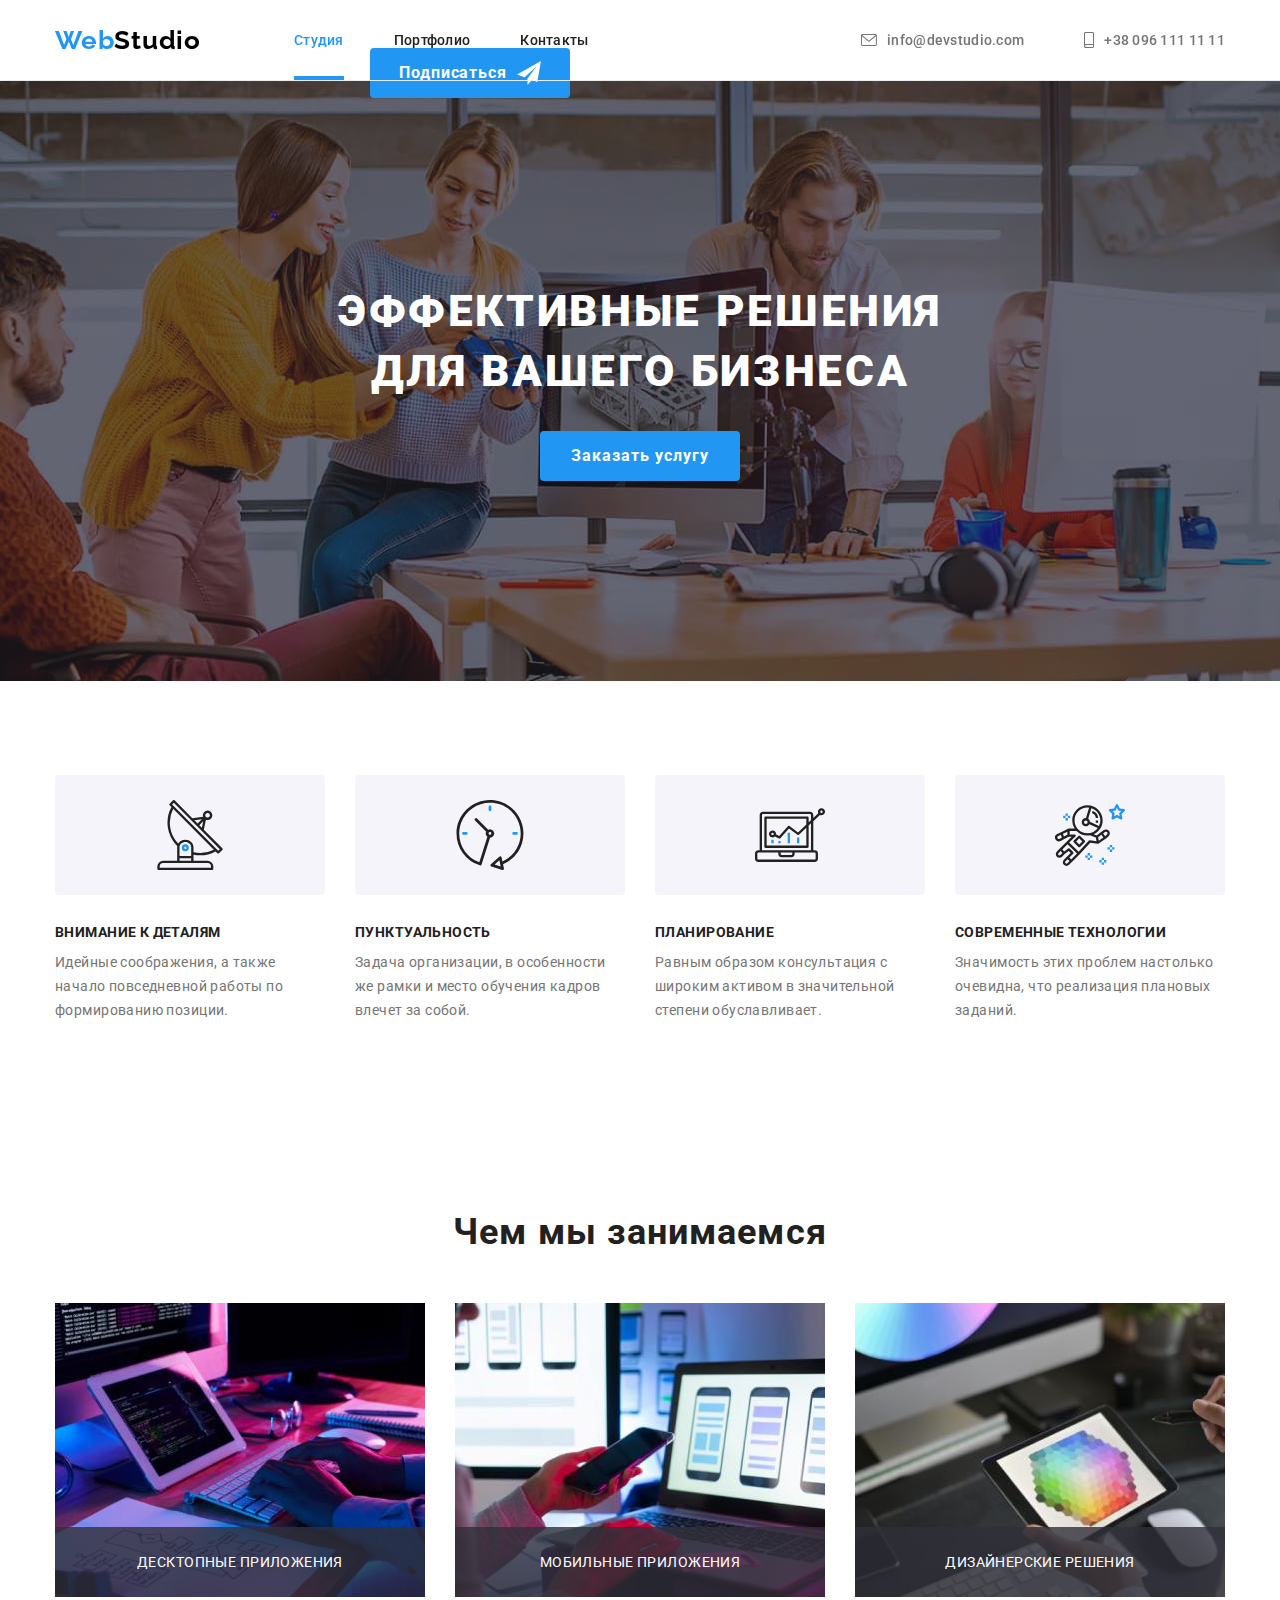
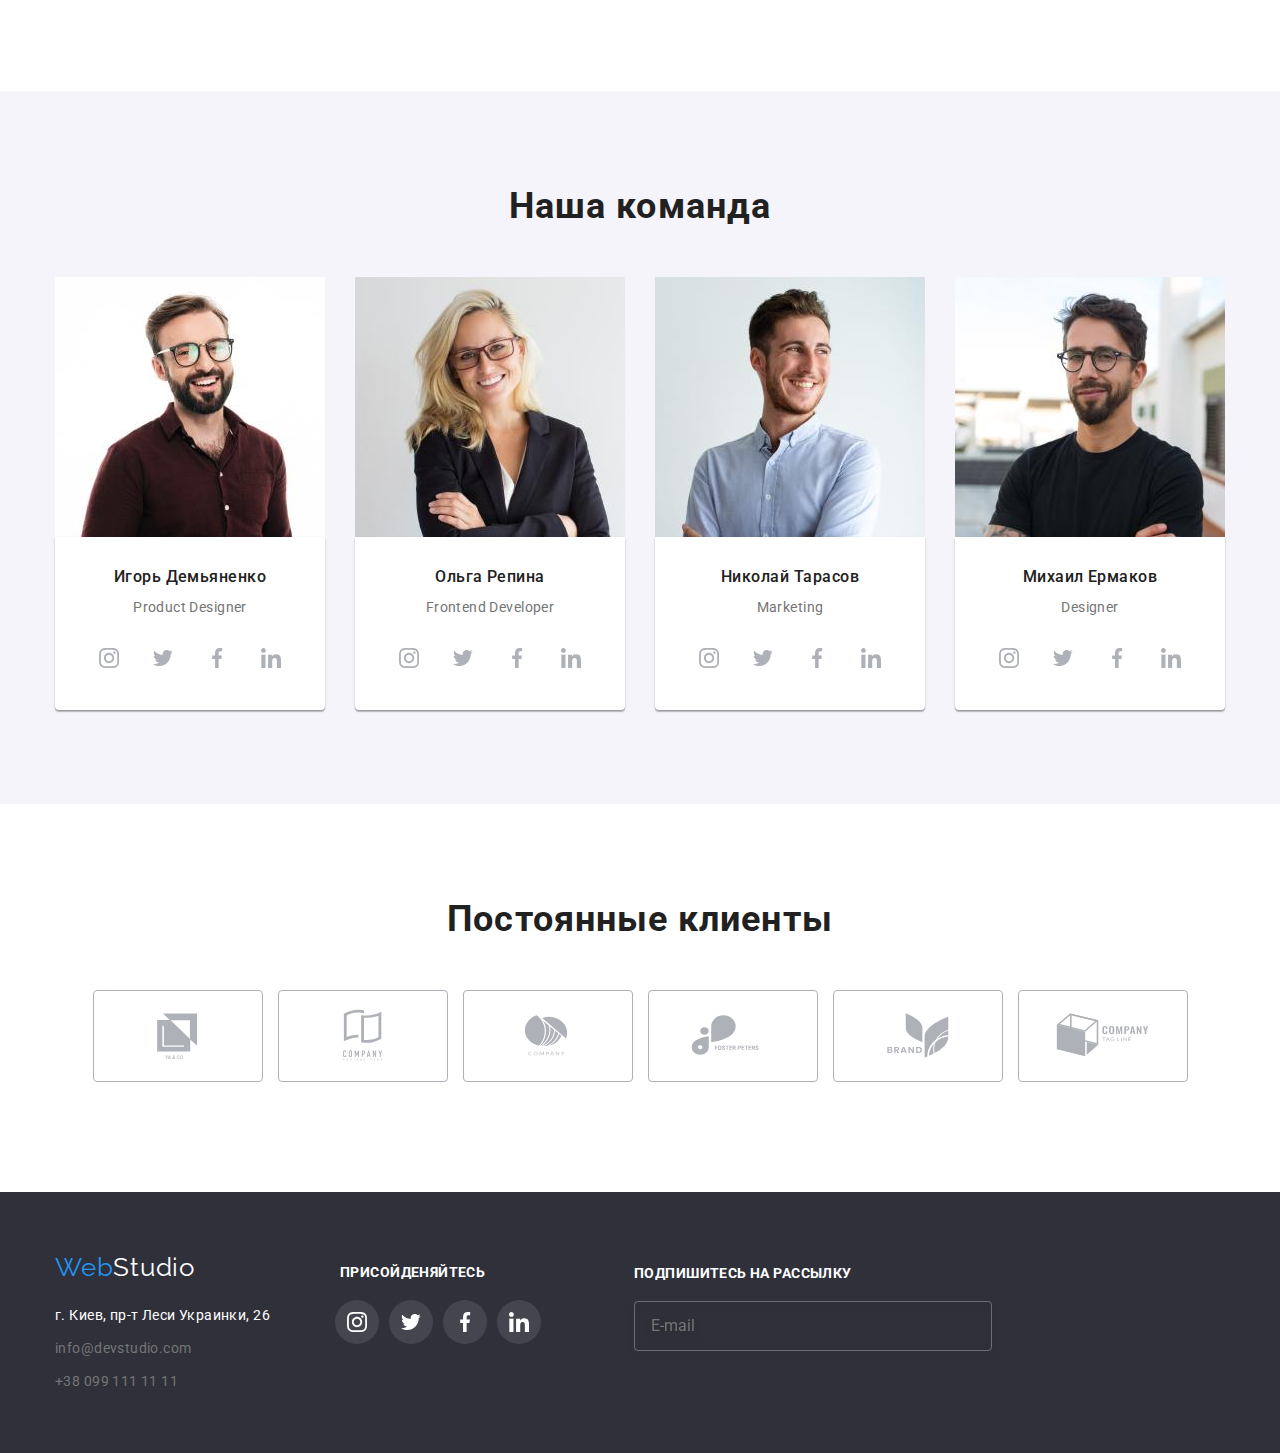
==== commit 24332db3: "newup7hm" ====
--- a/index.html
+++ b/index.html
@@ -23,7 +23,7 @@
     />
     
     <link rel="stylesheet" href="./css/main.min.css" />
-    <link rel="stylesheet" href="./css/styles.css" />
+  
   </head>
 
   <body data-page>
@@ -78,16 +78,16 @@
       </section>
 
       <!-- наші переваги -->
-      <section class="section block">
-        <div class="container">
-          <ul class="list about">
+      <section class="section">
+        <div class="about container">
+          <ul class="about list">
             <li>
               <div class="about__adwantages-wrap">
                 <svg class="about__container-icons" width="70" height="70">
                   <use href="./images/icons.svg#icon-antenna"></use>
                 </svg>
               </div>
-              <h2 class="name">Внимание к деталям</h2>
+              <h2 class="about__name">Внимание к деталям</h2>
               <p class="about__link-name">
                 Идейные соображения, а также начало повседневной работы по формированию позиции.
               </p>
@@ -98,7 +98,7 @@
                   <use href="./images/icons.svg#icon-clock"></use>
                 </svg>
               </div>
-              <h2 class="name">Пунктуальность</h2>
+              <h2 class="about__name">Пунктуальность</h2>
               <p class="about__link-name">
                 Задача организации, в особенности же рамки и место обучения кадров влечет за собой.
               </p>
@@ -109,7 +109,7 @@
                   <use href="./images/icons.svg#icon-diagram"></use>
                 </svg>
               </div>
-              <h2 class="name">Планирование</h2>
+              <h2 class="about__name">Планирование</h2>
               <p class="about__link-name">
                 Равным образом консультация с широким активом в значительной степени обуславливает.
               </p>
@@ -120,7 +120,7 @@
                   <use href="./images/icons.svg#icon-astronaut"></use>
                 </svg>
               </div>
-              <h2 class="name">Современные технологии</h2>
+              <h2 class="about__name">Современные технологии</h2>
               <p class="about__link-name">
                 Значимость этих проблем настолько очевидна, что реализация плановых заданий.
               </p>
@@ -142,7 +142,7 @@
                 width="370"
                 height="294"
               />
-              <div class="content__container">
+              <div class="avatar__container">
                 <p class="avatar">Десктопные приложения</p>
               </div>
             </li>
@@ -154,7 +154,7 @@
                 width="370"
                 height="294"
               />
-              <div class="content__container">
+              <div class="avatar__container">
                 <p class="avatar">Мобильные приложения</p>
               </div>
             </li>
@@ -166,7 +166,7 @@
                 width="370"
                 height="294"
               />
-              <div class="content__container">
+              <div class="avatar__container">
                 <p class="avatar">Дизайнерские решения</p>
               </div>
             </li>
@@ -177,8 +177,8 @@
       <!--Наша команда-->
       <section class="section team-card">
         <div class="container">
-          <h2 class="name name-komand">Наша команда</h2>
-          <ul class="list team-list">
+          <h2 class="team-card__name name">Наша команда</h2>
+          <ul class="team-card__list list">
             <li class="team-list__container">
               <img
                 class="img"
@@ -190,11 +190,11 @@
               <div class="team__wrapper">
                 <h3 class="team__name-users">Игорь Демьяненко</h3>
                 <p class="team__link-name team"><span class="lang">Product Designer</span></p>
-                <div class="social-items-list">
+                <div class="social__list">
                   <ul class="social list">
-                    <li class="social-items">
+                    <li class="social__items">
                       <a
-                        class="socials-link link"
+                        class="socials__link link"
                         href=""
                         target="_blank"
                         rel="noopener noreferrer"
@@ -205,9 +205,9 @@
                         </svg>
                       </a>
                     </li>
-                    <li class="social-items">
+                    <li class="social__items">
                       <a
-                        class="socials-link link"
+                        class="socials__link link"
                         href=""
                         target="_blank"
                         rel="noopener noreferrer"
@@ -218,9 +218,9 @@
                         </svg>
                       </a>
                     </li>
-                    <li class="social-items">
+                    <li class="social__items">
                       <a
-                        class="socials-link link"
+                        class="socials__link link"
                         href=""
                         target="_blank"
                         rel="noopener noreferrer"
@@ -231,9 +231,9 @@
                         </svg>
                       </a>
                     </li>
-                    <li class="social-items">
+                    <li class="social__items">
                       <a
-                        class="socials-link link"
+                        class="socials__link link"
                         href=""
                         target="_blank"
                         rel="noopener noreferrer"
@@ -260,9 +260,9 @@
                 <h3 class="team__name-users">Ольга Репина</h3>
                 <p class="team__link-name"><span class="lang"> Frontend Developer</span></p>
                 <ul class="social list">
-                  <li class="social-items">
-                    <a
-                      class="socials-link link"
+                  <li class="social__items">
+                    <a
+                      class="socials__link link"
                       href=""
                       target="_blank"
                       rel="noopener noreferrer"
@@ -273,9 +273,9 @@
                       </svg>
                     </a>
                   </li>
-                  <li class="social-items">
-                    <a
-                      class="socials-link link"
+                  <li class="social__items">
+                    <a
+                      class="socials__link link"
                       href=""
                       target="_blank"
                       rel="noopener noreferrer"
@@ -286,9 +286,9 @@
                       </svg>
                     </a>
                   </li>
-                  <li class="social-items">
-                    <a
-                      class="socials-link link"
+                  <li class="social__items">
+                    <a
+                      class="socials__link link"
                       href=""
                       target="_blank"
                       rel="noopener noreferrer"
@@ -299,9 +299,9 @@
                       </svg>
                     </a>
                   </li>
-                  <li class="social-items">
-                    <a
-                      class="socials-link link"
+                  <li class="social__items">
+                    <a
+                      class="socials__link link"
                       href=""
                       target="_blank"
                       rel="noopener noreferrer"
@@ -327,9 +327,9 @@
                 <h3 class="team__name-users">Николай Тарасов</h3>
                 <p class="team__link-name team"><span class="lang"> Marketing</span></p>
                 <ul class="social list">
-                  <li class="social-items">
-                    <a
-                      class="socials-link link"
+                  <li class="social__items">
+                    <a
+                      class="socials__link link"
                       href=""
                       target="_blank"
                       rel="noopener noreferrer"
@@ -340,9 +340,9 @@
                       </svg>
                     </a>
                   </li>
-                  <li class="social-items">
-                    <a
-                      class="socials-link link"
+                  <li class="social__items">
+                    <a
+                      class="socials__link link"
                       href=""
                       target="_blank"
                       rel="noopener noreferrer"
@@ -353,9 +353,9 @@
                       </svg>
                     </a>
                   </li>
-                  <li class="social-items">
-                    <a
-                      class="socials-link link"
+                  <li class="social__items">
+                    <a
+                      class="socials__link link"
                       href=""
                       target="_blank"
                       rel="noopener noreferrer"
@@ -366,9 +366,9 @@
                       </svg>
                     </a>
                   </li>
-                  <li class="social-items">
-                    <a
-                      class="socials-link link"
+                  <li class="social__items">
+                    <a
+                      class="socials__link link"
                       href=""
                       target="_blank"
                       rel="noopener noreferrer"
@@ -394,9 +394,9 @@
                 <h3 class="team__name-users">Михаил Ермаков</h3>
                 <p class="team__link-name team"><span class="lang"> Designer</span></p>
                 <ul class="social list">
-                  <li class="social-items">
-                    <a
-                      class="socials-link link"
+                  <li class="social__items">
+                    <a
+                      class="socials__link link"
                       href=""
                       target="_blank"
                       rel="noopener noreferrer"
@@ -407,9 +407,9 @@
                       </svg>
                     </a>
                   </li>
-                  <li class="social-items">
-                    <a
-                      class="socials-link link"
+                  <li class="social__items">
+                    <a
+                      class="socials__link link"
                       href=""
                       target="_blank"
                       rel="noopener noreferrer"
@@ -420,9 +420,9 @@
                       </svg>
                     </a>
                   </li>
-                  <li class="social-items">
-                    <a
-                      class="socials-link link"
+                  <li class="social__items">
+                    <a
+                      class="socials__link link"
                       href=""
                       target="_blank"
                       rel="noopener noreferrer"
@@ -433,9 +433,9 @@
                       </svg>
                     </a>
                   </li>
-                  <li class="social-items">
-                    <a
-                      class="socials-link link"
+                  <li class="social__items">
+                    <a
+                      class="socials__link link"
                       href=""
                       target="_blank"
                       rel="noopener noreferrer"
@@ -454,7 +454,7 @@
       </section>
       <section class="section">
         <div class="container ">
-          <h2 class="name name-komand">Постоянные клиенты</h2>
+          <h2 class="name team-card__name">Постоянные клиенты</h2>
           <ul class="partner">
             <li class="partner__nemes">
               <a
@@ -552,11 +552,11 @@
           </ul>
         </div>
         <div class="footer-icons">
-          <p class="footer-join">Присойденяйтесь</p>
+          <p class="footer__join">Присойденяйтесь</p>
           <ul class="social list footer-icons-list">
-            <li class="social-items">
-              <a
-                class="socials-link socials-icon-footer link"
+            <li class="social__items">
+              <a
+                class="socials__link socials-icon-footer link"
                 href=""
                 target="_blank"
                 rel="noopener noreferrer"
@@ -567,9 +567,9 @@
                 </svg>
               </a>
             </li>
-            <li class="social-items">
-              <a
-                class="socials-link socials-icon-footer link"
+            <li class="social__items">
+              <a
+                class="socials__link socials-icon-footer link"
                 href=""
                 target="_blank"
                 rel="noopener noreferrer"
@@ -580,9 +580,9 @@
                 </svg>
               </a>
             </li>
-            <li class="social-items">
-              <a
-                class="socials-link socials-icon-footer link"
+            <li class="social__items">
+              <a
+                class="socials__link socials-icon-footer link"
                 href=""
                 target="_blank"
                 rel="noopener noreferrer"
@@ -593,9 +593,9 @@
                 </svg>
               </a>
             </li>
-            <li class="social-items">
-              <a
-                class="socials-link socials-icon-footer link"
+            <li class="social__items">
+              <a
+                class="socials__link socials-icon-footer link"
                 href=""
                 target="_blank"
                 rel="noopener noreferrer"
@@ -609,8 +609,8 @@
           </ul>
         </div>
         <div class="form">
-          <form class="footer-form">
-            <p class="footer-join form-name">Подпишитесь на рассылку</p>
+          <form class="form__footer">
+            <p class="form__join form-name">Подпишитесь на рассылку</p>
             <label for="subscription">
               <input
                 class="footer-input"
--- a/css/main.min.css
+++ b/css/main.min.css
@@ -1 +1 @@
-:root{--main-font: "Roboto", sans-serif;--sekondary-font: "Raleway", sans-serif;--main-txt-cl: #212121;--light-br-color: #ffffff;--dark-br-color: #2f303a;--akcent-color: #2196f3;--transition: 250ms cubic-bezier(0.4, 0, 0.2, 1)}.visually-hidden{position:absolute;white-space:nowrap;width:1px;height:1px;overflow:hidden;border:0;padding:0;clip:rect(0 0 0 0);-webkit-clip-path:inset(50%);clip-path:inset(50%);margin:-1px}.container{width:1200px;padding-right:15px;padding-left:15px;margin-right:auto;margin-left:auto}section{padding-top:94px;padding-bottom:94px}.logo{margin-right:93px;font-family:var(--sekondary-font);font-weight:700;font-size:26px;line-height:1.19;letter-spacing:.03em;color:#000}.logo-cl{font-family:var(--sekondary-font);font-size:26px;line-height:1.1923076923;letter-spacing:.03em;color:var(--akcent-color)}img{display:block}.name{font-family:var(--main-font);font-size:14px;line-height:1.14;letter-spacing:.03em;color:var(--main-txt-cl);text-transform:uppercase;margin-bottom:10px}body{font-family:var(--main-font);margin-left:auto;margin-right:auto}body.no-scroll{overflow:hidden;background-color:#fff}h1,h2,h3,h4,p{margin:0}.link{text-decoration:none}.list{list-style:none;margin:0;padding:0}.header{position:sticky;top:-1px;border-bottom:1px solid #ececec;z-index:100}.header.no-transparency{background-color:#2e6088 #2f303a;-webkit-backdrop-filter:blur(4px);backdrop-filter:blur(4px)}.header__container{display:-webkit-box;display:-ms-flexbox;display:flex;min-height:80px;-webkit-box-align:center;-ms-flex-align:center;align-items:center}.list-header{display:-webkit-box;display:-ms-flexbox;display:flex;margin-right:auto;gap:50px}.list-header__link{font-size:14px;font-weight:500;line-height:1.14;letter-spacing:.02em;padding-top:32px;padding-bottom:32px;color:var(--main-txt-cl);-webkit-transition:color 250ms cubic-bezier(0.4, 0, 0.2, 1);transition:color 250ms cubic-bezier(0.4, 0, 0.2, 1)}.list-header__link:hover,.list-header__link:focus{color:var(--akcent-color)}.list-header__link--carrent{position:relative;color:var(--akcent-color)}.list-header__link--carrent::after{position:absolute;bottom:0px;content:"";display:block;width:100%;height:4px;background-color:var(--akcent-color)}.nav__list-header{display:-webkit-box;display:-ms-flexbox;display:flex;margin-right:auto;gap:50px}.nav__link-tel{display:-webkit-box;display:-ms-flexbox;display:flex;gap:10px;-webkit-box-align:center;-ms-flex-align:center;align-items:center;color:#757575;font-weight:500;font-size:14px;line-height:1.1428571429;letter-spacing:.02em;padding-top:32px;padding-bottom:32px;padding-left:10px;-webkit-transition:color 250ms cubic-bezier(0.4, 0, 0.2, 1);transition:color 250ms cubic-bezier(0.4, 0, 0.2, 1)}.nav__link-tel:hover,.nav__link-tel:focus{color:var(--akcent-color)}.nav__list-header{display:-webkit-box;display:-ms-flexbox;display:flex;margin-right:auto;gap:50px}.icons-media{fill:currentColor}.hero{padding:200px 0;text-align:center;margin:0 auto;max-width:1600px;background-image:-webkit-gradient(linear, left top, right top, from(rgba(47, 48, 58, 0.4)), to(rgba(47, 48, 58, 0.4))),url(../images/backroundimg.jpg);background-image:linear-gradient(to right, rgba(47, 48, 58, 0.4) 0%, rgba(47, 48, 58, 0.4) 100%),url(../images/backroundimg.jpg);background-repeat:no-repeat;background-size:auto;background-position:center}.hero__title{font-family:var(--main-font);font-weight:900;font-size:44px;line-height:1.3636363636;letter-spacing:.06em;text-transform:uppercase;color:#fff;margin-bottom:30px;-webkit-animation:fade-in 250ms ease 250ms backwards alternate;animation:fade-in 250ms ease 250ms backwards alternate;-webkit-transform-origin:left center;transform-origin:left center}@-webkit-keyframes fade-in{0%{opacity:0;-webkit-transform:translateX(-300px) scale(0.4);transform:translateX(-300px) scale(0.4)}100%{opacity:1;-webkit-transform:translateX(0) scale(1);transform:translateX(0) scale(1)}}@keyframes fade-in{0%{opacity:0;-webkit-transform:translateX(-300px) scale(0.4);transform:translateX(-300px) scale(0.4)}100%{opacity:1;-webkit-transform:translateX(0) scale(1);transform:translateX(0) scale(1)}}.section.block{padding-bottom:0%}.link-card{display:block;-webkit-transition:-webkit-box-shadow 250ms cubic-bezier(0.4, 0, 0.2, 1);transition:-webkit-box-shadow 250ms cubic-bezier(0.4, 0, 0.2, 1);transition:box-shadow 250ms cubic-bezier(0.4, 0, 0.2, 1);transition:box-shadow 250ms cubic-bezier(0.4, 0, 0.2, 1), -webkit-box-shadow 250ms cubic-bezier(0.4, 0, 0.2, 1)}.link-card:hover,.link-card:focus{-webkit-box-shadow:0px 1px 1px rgba(0,0,0,.12),0px 4px 4px rgba(0,0,0,.06),1px 4px 6px rgba(0,0,0,.16);box-shadow:0px 1px 1px rgba(0,0,0,.12),0px 4px 4px rgba(0,0,0,.06),1px 4px 6px rgba(0,0,0,.16)}.card-wrapper{position:relative;overflow:hidden}.overlay{display:inline-block;position:absolute;top:0;left:0;-webkit-transform:translateY(101%);transform:translateY(101%);-webkit-transition:-webkit-transform 250ms cubic-bezier(0.4, 0, 0.2, 1);transition:-webkit-transform 250ms cubic-bezier(0.4, 0, 0.2, 1);transition:transform 250ms cubic-bezier(0.4, 0, 0.2, 1);transition:transform 250ms cubic-bezier(0.4, 0, 0.2, 1), -webkit-transform 250ms cubic-bezier(0.4, 0, 0.2, 1)}.link-card:hover .overlay{-webkit-transform:translateY(0%);transform:translateY(0%)}.overlay-text{font-family:var(--main-font);width:100%;height:100%;font-size:18px;line-height:1.5555555556;letter-spacing:.03em;color:#fff;padding:63px 24px;background-color:#2196f3;-webkit-backdrop-filter:blur(4px);backdrop-filter:blur(4px)}.img-portfolio{border-top:none;border-right:none}.list-card{display:-webkit-box;display:-ms-flexbox;display:flex;-ms-flex-wrap:wrap;flex-wrap:wrap;gap:30px}.cards-link{display:-webkit-box;display:-ms-flexbox;display:flex;-webkit-box-orient:vertical;-webkit-box-direction:normal;-ms-flex-direction:column;flex-direction:column;-webkit-box-align:start;-ms-flex-align:start;align-items:flex-start;padding:20px 24px;border:1px solid #eee;border-top:none}.name-progect{text-transform:capitalize;font-size:18px;line-height:36px;margin-bottom:4px;letter-spacing:.06em;color:#212121}.name-upps{font-weight:400;font-size:16px;line-height:1.875;letter-spacing:.03em;color:#757575}.about{display:-webkit-box;display:-ms-flexbox;display:flex;-webkit-box-align:center;-ms-flex-align:center;align-items:center;gap:30px}.about__adwantages-wrap{display:-webkit-box;display:-ms-flexbox;display:flex;width:270px;height:120px;background:#f5f4fa;border-radius:4px;margin-bottom:30px;-webkit-box-pack:center;-ms-flex-pack:center;justify-content:center;-webkit-box-align:center;-ms-flex-align:center;align-items:center}.about__link-name{font-family:var(--main-font);font-size:14px;line-height:1.71;letter-spacing:.03em;color:#757575;min-width:270px;min-height:16px}.name__action{font-weight:700;font-size:36px;line-height:1.1666666667;text-transform:none;text-align:center;letter-spacing:.03em;color:#212121;margin-bottom:50px}.img__cards{display:-webkit-box;display:-ms-flexbox;display:flex;gap:30px}.img.img__avatar-text{position:relative}.avatar{display:-webkit-box;display:-ms-flexbox;display:flex;-webkit-box-pack:center;-ms-flex-pack:center;justify-content:center;-webkit-box-align:center;-ms-flex-align:center;align-items:center;font-size:14px;line-height:16px;text-align:center;letter-spacing:.03em;text-transform:uppercase;color:#fff;width:370px;height:70px;background:rgba(47,48,58,.8)}.content__container{position:absolute;-webkit-transform:translateY(-100%);transform:translateY(-100%);-webkit-transition:250ms cubic-bezier(0.4, 0, 0.2, 1) 250ms;transition:250ms cubic-bezier(0.4, 0, 0.2, 1) 250ms}.team{margin-bottom:16px}.team-card{display:-webkit-box;display:-ms-flexbox;display:flex;background-color:#f5f4fa}.team__wrapper{padding-top:30px;padding-bottom:30px;text-align:center;background-color:#fff;-webkit-box-shadow:0px 1px 3px rgba(0,0,0,.12),0px 1px 1px rgba(0,0,0,.14),0px 2px 1px rgba(0,0,0,.2);box-shadow:0px 1px 3px rgba(0,0,0,.12),0px 1px 1px rgba(0,0,0,.14),0px 2px 1px rgba(0,0,0,.2);border-radius:0px 0px 4px 4px}.team-list__container{display:-webkit-box;display:-ms-flexbox;display:flex;gap:15px;width:270px}.name-komand{font-weight:700;font-size:36px;line-height:1.1666666667;text-transform:none;text-align:center;letter-spacing:.03em;color:#212121;margin-bottom:50px}.team__name-users{margin-bottom:10px;-webkit-box-align:center;-ms-flex-align:center;align-items:center;font-family:var(--main-font);font-weight:500;font-size:16px;line-height:1.1875;letter-spacing:.03em;color:var(--main-txt-cl)}.team__link-name{font-family:var(--main-font);font-size:14px;line-height:1.71;letter-spacing:.03em;color:#757575;min-width:270px;min-height:16px}.team__link-name{font-family:var(--main-font);font-size:14px;line-height:1.71;letter-spacing:.03em;color:#757575;min-width:270px;min-height:16px}.partner{display:-webkit-box;display:-ms-flexbox;display:flex;list-style:none;padding-left:0ch;gap:15px;-webkit-box-pack:center;-ms-flex-pack:center;justify-content:center}.partner__logotype{display:-webkit-box;display:-ms-flexbox;display:flex;-webkit-box-align:center;-ms-flex-align:center;align-items:center;fill:#afb1b8;width:170px;height:92px;padding:16px 32px;min-width:170px;min-height:92px;border:1px solid #afb1b8;border-radius:4px;-webkit-transition:fill 250ms cubic-bezier(0.4, 0, 0.2, 1),border 250ms cubic-bezier(0.4, 0, 0.2, 1);transition:fill 250ms cubic-bezier(0.4, 0, 0.2, 1),border 250ms cubic-bezier(0.4, 0, 0.2, 1)}.partner__logotype:hover,.partner__logotype:focus{fill:var(--akcent-color);border:1px solid var(--akcent-color)}.footer{background-color:#2f303a;padding:60px 0}.plase{font-size:14px;line-height:1.7142857143;letter-spacing:.03em;font-style:normal;color:#fff;margin-bottom:9px}.link-tel-foot{display:-webkit-box;display:-ms-flexbox;display:flex;-webkit-box-align:baseline;-ms-flex-align:baseline;align-items:baseline;font-weight:400;font-size:14px;line-height:1.7142857143;letter-spacing:.03em;color:#757575;margin-top:9px;margin-bottom:9px;-webkit-transition:color 250ms cubic-bezier(0.4, 0, 0.2, 1);transition:color 250ms cubic-bezier(0.4, 0, 0.2, 1)}.link-tel-foot:not(:last-child){margin-bottom:9px}.link-tel-foot:last-child{margin-bottom:0}.link-tel-foot:hover,.link-tel-foot:focus{color:var(--akcent-color)}.logo-bl{display:block;font-family:var(--sekondary-font);font-size:26px;line-height:1.1923076923;letter-spacing:.03em;color:#fff;margin-bottom:20px}.footer-name{font-family:var(--main-font);font-size:14px;line-height:16px;letter-spacing:.03em;text-transform:uppercase;color:#fff}.form-name{padding-top:13px;padding-bottom:20px}.footer-icons{padding-top:12px;margin-right:93px;margin-left:70px}.footer-items{display:-webkit-box;display:-ms-flexbox;display:flex}.footer-join{font-weight:700;font-size:14px;line-height:1.1428571429;letter-spacing:.03em;text-transform:uppercase;color:#fff}.socials-icon-footer{fill:#fff;background-color:rgba(255,255,255,.1)}.ft-icon{fill:#fff}.footer-icons-list{margin-top:20px;margin-left:-5px}.footer-form{display:-webkit-box;display:-ms-flexbox;display:flex;-webkit-box-orient:vertical;-webkit-box-direction:normal;-ms-flex-direction:column;flex-direction:column;position:relative}.btn__list{font-family:var(--main-font);font-weight:500;font-size:16px;line-height:1.625;letter-spacing:.03em;color:#212121;background-color:#f5f4fa;cursor:pointer;border:none;padding:6px 22px;border-radius:4px;-webkit-transition:color 250ms cubic-bezier(0.4, 0, 0.2, 1),background-color 250ms cubic-bezier(0.4, 0, 0.2, 1),-webkit-box-shadow 250ms cubic-bezier(0.4, 0, 0.2, 1);transition:color 250ms cubic-bezier(0.4, 0, 0.2, 1),background-color 250ms cubic-bezier(0.4, 0, 0.2, 1),-webkit-box-shadow 250ms cubic-bezier(0.4, 0, 0.2, 1);transition:box-shadow 250ms cubic-bezier(0.4, 0, 0.2, 1),color 250ms cubic-bezier(0.4, 0, 0.2, 1),background-color 250ms cubic-bezier(0.4, 0, 0.2, 1);transition:box-shadow 250ms cubic-bezier(0.4, 0, 0.2, 1),color 250ms cubic-bezier(0.4, 0, 0.2, 1),background-color 250ms cubic-bezier(0.4, 0, 0.2, 1),-webkit-box-shadow 250ms cubic-bezier(0.4, 0, 0.2, 1)}.btn__list:hover,.btn__list:focus{color:#fff;background-color:var(--akcent-color);-webkit-box-shadow:0px 3px 1px rgba(0,0,0,.1),0px 1px 2px rgba(0,0,0,.08),0px 2px 2px rgba(0,0,0,.12);box-shadow:0px 3px 1px rgba(0,0,0,.1),0px 1px 2px rgba(0,0,0,.08),0px 2px 2px rgba(0,0,0,.12)}.btn__order{font-family:var(--main-font);background-color:var(--akcent-color);font-weight:700;font-size:16px;line-height:1.875;letter-spacing:.06em;border:none;max-width:220px;max-height:70px;min-width:200px;min-height:50px;color:#fff;-webkit-box-shadow:0px 4px 4px rgba(0,0,0,.15);box-shadow:0px 4px 4px rgba(0,0,0,.15);border-radius:4px;cursor:pointer;-webkit-transition:background-color 250ms cubic-bezier(0.4, 0, 0.2, 1);transition:background-color 250ms cubic-bezier(0.4, 0, 0.2, 1)}.btn__order:hover,.btn__order:focus{background-color:#188ce8}.container-btn{display:-webkit-box;display:-ms-flexbox;display:flex;-webkit-box-pack:center;-ms-flex-pack:center;justify-content:center;gap:8px;margin-bottom:50px}.social{display:-webkit-box;display:-ms-flexbox;display:flex;-webkit-box-align:center;-ms-flex-align:center;align-items:center;-webkit-box-pack:center;-ms-flex-pack:center;justify-content:center;gap:10px}.socials-link{display:-webkit-box;display:-ms-flexbox;display:flex;-webkit-box-align:center;-ms-flex-align:center;align-items:center;-webkit-box-pack:center;-ms-flex-pack:center;justify-content:center;width:44px;height:44px;border-radius:50%;fill:#afb1b8;-webkit-transition:fill 250ms cubic-bezier(0.4, 0, 0.2, 1),background-color 250ms cubic-bezier(0.4, 0, 0.2, 1);transition:fill 250ms cubic-bezier(0.4, 0, 0.2, 1),background-color 250ms cubic-bezier(0.4, 0, 0.2, 1)}.socials-link:hover,.socials-link:focus{fill:#fff;background-color:var(--akcent-color)}.adwantages-wrap{display:-webkit-box;display:-ms-flexbox;display:flex;width:270px;height:120px;background:#f5f4fa;border-radius:4px;margin-bottom:30px;-webkit-box-pack:center;-ms-flex-pack:center;justify-content:center;-webkit-box-align:center;-ms-flex-align:center;align-items:center}.partner-list{display:-webkit-box;display:-ms-flexbox;display:flex;list-style:none;padding-left:0ch;gap:15px;-webkit-box-pack:center;-ms-flex-pack:center;justify-content:center}.partner-logotype{display:-webkit-box;display:-ms-flexbox;display:flex;-webkit-box-align:center;-ms-flex-align:center;align-items:center;fill:#afb1b8;width:170px;height:92px;padding:16px 32px;min-width:170px;min-height:92px;border:1px solid #afb1b8;border-radius:4px;-webkit-transition:fill 250ms cubic-bezier(0.4, 0, 0.2, 1),border 250ms cubic-bezier(0.4, 0, 0.2, 1);transition:fill 250ms cubic-bezier(0.4, 0, 0.2, 1),border 250ms cubic-bezier(0.4, 0, 0.2, 1)}.partner-logotype:hover,.partner-logotype:focus{fill:var(--akcent-color);border:1px solid var(--akcent-color)}.backdrop{position:fixed;top:0;left:0;width:100%;height:100%;background-color:rgba(0,0,0,.2);z-index:1000;display:-webkit-box;display:-ms-flexbox;display:flex;-webkit-box-align:center;-ms-flex-align:center;align-items:center;-webkit-box-pack:center;-ms-flex-pack:center;justify-content:center;-webkit-transition:250ms cubic-bezier(0.4, 0, 0.2, 1);transition:250ms cubic-bezier(0.4, 0, 0.2, 1)}.backdrop.is-hidden{opacity:0;visibility:hidden;pointer-events:none}.modal{position:absolute;top:50%;left:50%;padding:40px;-webkit-transform:translate(-50%, -50%) scale(1) rotate(0);transform:translate(-50%, -50%) scale(1) rotate(0);-webkit-transition:-webkit-transform 400ms ease-in-out 200ms;transition:-webkit-transform 400ms ease-in-out 200ms;transition:transform 400ms ease-in-out 200ms;transition:transform 400ms ease-in-out 200ms, -webkit-transform 400ms ease-in-out 200ms;opacity:1;width:528px;height:581px;background-color:#fff;border-radius:4px}.backdrop.is-hidden .modal{opacity:0;-webkit-transform:translate(-50%, -50%) scale(0.3) rotate(1turn);transform:translate(-50%, -50%) scale(0.3) rotate(1turn)}.modal-btn{position:absolute;top:8px;right:8px;padding:6px;width:30px;height:30px;display:-webkit-box;display:-ms-flexbox;display:flex;-webkit-box-align:center;-ms-flex-align:center;align-items:center;-webkit-box-pack:center;-ms-flex-pack:center;justify-content:center;border-radius:50%;border:2px solid;background-color:rgba(0,0,0,0);cursor:pointer}.modal-btn:hover,.modal-btn:focus{fill:var(--akcent-color);border:2px solid var(--akcent-color)}.list-modal{display:-webkit-box;display:-ms-flexbox;display:flex;-webkit-box-orient:vertical;-webkit-box-direction:normal;-ms-flex-direction:column;flex-direction:column;margin-top:10px;margin-bottom:10px}.modal-text{display:block;text-align:center;margin-bottom:12px;font-family:var(--main-font);font-weight:700;font-size:20px;line-height:1.15;text-align:center;letter-spacing:.03em;color:#212121}.register-form-group{margin-bottom:20px}.modal-name-wrap{display:block;position:relative;margin-bottom:10px}.modal-name-wrap:last-child{margin-bottom:0}.modal-name{display:block;text-align:left;margin-bottom:4px;font-size:12px;line-height:1.1666666667;letter-spacing:.01em;color:#757575}.register-form-agreement{display:-webkit-box;display:-ms-flexbox;display:flex;-webkit-box-align:center;-ms-flex-align:center;align-items:center;-webkit-box-pack:center;-ms-flex-pack:center;justify-content:center;gap:7px}.register-form-input,.modal-name-textarea{width:100%;height:40px;padding:12px;padding-left:36px;outline:rgba(0,0,0,0);border:1px solid rgba(33,33,33,.2);border-radius:4px}.modal-name-textarea{padding-left:10px;resize:none;width:448px;height:120px;height:120px;border:1px solid rgba(33,33,33,.2);border-radius:4px;background-color:inherit}.modal-name-textarea:hover,.modal-name-textarea:focus{border:1px solid var(--akcent-color)}.register-form-icon{position:absolute;bottom:11px;left:10px;margin:3px}.register-form-link{font-weight:400;font-size:14px;line-height:1.7142857143;letter-spacing:.03em;-webkit-text-decoration-line:underline;text-decoration-line:underline;text-underline-position:under;color:#2196f3}.modal-name-textarea{height:120px;border:1px solid rgba(33,33,33,.2);border-radius:4px;background-color:inherit}.register-form-agrement-text{display:block;margin-bottom:20px}.register-cheked-box{-webkit-transition:250ms cubic-bezier(0.4, 0, 0.2, 1);transition:250ms cubic-bezier(0.4, 0, 0.2, 1)}.register-form{cursor:pointer;-webkit-user-select:none;-moz-user-select:none;-ms-user-select:none;user-select:none}.register-form-icon-cheked{opacity:0}.register-cheked-box:checked+.register-form .register-form-icon-uncheked{opacity:0}.register-form-icon-cheked{fill:var(--akcent-color)}.register-cheked-box:checked+.register-form .register-form-icon-cheked{opacity:1;-webkit-transition:opacity 250ms cubic-bezier(0.4, 0, 0.2, 1);transition:opacity 250ms cubic-bezier(0.4, 0, 0.2, 1)}.register-form-agreement-text{font-weight:400;font-size:14px;line-height:1.7142857143;letter-spacing:.03em;color:#757575}.register-form-btn{margin-top:30px;margin-left:auto;margin-right:auto;min-width:200px;min-height:50px;font-weight:700;font-size:16px;line-height:1.875;display:-webkit-box;display:-ms-flexbox;display:flex;-webkit-box-align:center;-ms-flex-align:center;align-items:center;text-align:center;-webkit-box-pack:center;-ms-flex-pack:center;justify-content:center;letter-spacing:.06em;color:#fff;-webkit-transition:background-color 250ms cubic-bezier(0.4, 0, 0.2, 1);transition:background-color 250ms cubic-bezier(0.4, 0, 0.2, 1);background:#2196f3;-webkit-box-shadow:0px 4px 4px rgba(0,0,0,.15);box-shadow:0px 4px 4px rgba(0,0,0,.15);border-radius:4px;border:rgba(0,0,0,0);cursor:pointer}.register-form-btn:hover,.register-form-btn:focus{background-color:#188ce8;-webkit-box-shadow:0px 3px 1px rgba(0,0,0,.1),0px 1px 2px rgba(0,0,0,.08),0px 2px 2px rgba(0,0,0,.12);box-shadow:0px 3px 1px rgba(0,0,0,.1),0px 1px 2px rgba(0,0,0,.08),0px 2px 2px rgba(0,0,0,.12)}.input-type{min-width:448px;min-height:40px;border:1px solid rgba(33,33,33,.2);border-radius:4px;background-color:inherit}.footer-input{min-width:358px;min-height:50px;background-color:inherit;-webkit-filter:drop-shadow(0px 4px 4px rgba(0, 0, 0, 0.15));filter:drop-shadow(0px 4px 4px rgba(0, 0, 0, 0.15));border-radius:4px;padding-left:10px}.footer-input:focus{font-family:var(--main-font);color:#f5f4fa;border:1px solid rgba(255,255,255,.3);outline:rgba(0,0,0,0)}.register-form-input{width:100%;height:40px;padding:12px;padding-left:36px;outline:rgba(0,0,0,0);border:1px solid rgba(33,33,33,.2);border-radius:4px}.register-form-input:hover,.register-form-input:focus{border:1px solid var(--akcent-color)}.register-form-input:not(:-moz-placeholder-shown)+.register-form-icon:focus{fill:var(--akcent-color)}.register-form-input:not(:-ms-input-placeholder)+.register-form-icon:focus{fill:var(--akcent-color)}.register-form-input:focus+.register-form-icon,.register-form-input:not(:placeholder-shown)+.register-form-icon:focus{fill:var(--akcent-color)}.subskraibe{display:-webkit-box;display:-ms-flexbox;display:flex}.btn-subm{position:absolute;top:48px;left:370px;font-weight:700;font-size:16px;line-height:1.875;display:-webkit-inline-box;display:-ms-inline-flexbox;display:inline-flex;-webkit-box-align:center;-ms-flex-align:center;align-items:center;text-align:center;-webkit-box-pack:center;-ms-flex-pack:center;justify-content:center;letter-spacing:.06em;gap:10px;color:#fff;width:200px;height:50px;-webkit-transition:background-color 250ms cubic-bezier(0.4, 0, 0.2, 1);transition:background-color 250ms cubic-bezier(0.4, 0, 0.2, 1);background-color:#2196f3;border-radius:4px;border:none;cursor:pointer}.btn-subm:hover,.btn-subm:focus{background-color:#188ce8}/*# sourceMappingURL=main.min.css.map */+:root{--main-font: "Roboto", sans-serif;--sekondary-font: "Raleway", sans-serif;--main-txt-cl: #212121;--light-br-color: #ffffff;--dark-br-color: #2f303a;--akcent-color: #2196f3;--transition: 250ms cubic-bezier(0.4, 0, 0.2, 1)}.visually-hidden{position:absolute;white-space:nowrap;width:1px;height:1px;overflow:hidden;border:0;padding:0;clip:rect(0 0 0 0);-webkit-clip-path:inset(50%);clip-path:inset(50%);margin:-1px}.container{width:1200px;padding-right:15px;padding-left:15px;margin-right:auto;margin-left:auto}section{padding-top:94px;padding-bottom:94px}.logo{margin-right:93px;font-family:var(--sekondary-font);font-weight:700;font-size:26px;line-height:1.19;letter-spacing:.03em;color:#000}.logo-cl{font-family:var(--sekondary-font);font-size:26px;line-height:1.1923076923;letter-spacing:.03em;color:var(--akcent-color)}img{display:block}.name{font-family:var(--main-font);font-size:14px;line-height:1.14;letter-spacing:.03em;color:var(--main-txt-cl);text-transform:uppercase;margin-bottom:10px}body{font-family:var(--main-font);margin-left:auto;margin-right:auto}body.no-scroll{overflow:hidden;background-color:#fff}h1,h2,h3,h4,p{margin:0}.link{text-decoration:none}.list{list-style:none;margin:0;padding:0}.header{position:sticky;top:-1px;border-bottom:1px solid #ececec;z-index:100}.header.no-transparency{background-color:#2e6088 #2f303a;-webkit-backdrop-filter:blur(4px);backdrop-filter:blur(4px)}.header__container{display:-webkit-box;display:-ms-flexbox;display:flex;min-height:80px;-webkit-box-align:center;-ms-flex-align:center;align-items:center}.list-header{display:-webkit-box;display:-ms-flexbox;display:flex;margin-right:auto;gap:50px}.list-header__link{font-size:14px;font-weight:500;line-height:1.14;letter-spacing:.02em;padding-top:32px;padding-bottom:32px;color:var(--main-txt-cl);-webkit-transition:color 250ms cubic-bezier(0.4, 0, 0.2, 1);transition:color 250ms cubic-bezier(0.4, 0, 0.2, 1)}.list-header__link:hover,.list-header__link:focus{color:var(--akcent-color)}.list-header__link--carrent{position:relative;color:var(--akcent-color)}.list-header__link--carrent::after{position:absolute;bottom:0px;content:"";display:block;width:100%;height:4px;background-color:var(--akcent-color)}.nav__list-header{display:-webkit-box;display:-ms-flexbox;display:flex;margin-right:auto;gap:50px}.nav__link-tel{display:-webkit-box;display:-ms-flexbox;display:flex;gap:10px;-webkit-box-align:center;-ms-flex-align:center;align-items:center;color:#757575;font-weight:500;font-size:14px;line-height:1.1428571429;letter-spacing:.02em;padding-top:32px;padding-bottom:32px;padding-left:10px;-webkit-transition:color 250ms cubic-bezier(0.4, 0, 0.2, 1);transition:color 250ms cubic-bezier(0.4, 0, 0.2, 1)}.nav__link-tel:hover,.nav__link-tel:focus{color:var(--akcent-color)}.nav__list-header{display:-webkit-box;display:-ms-flexbox;display:flex;margin-right:auto;gap:50px}.icons-media{fill:currentColor}.hero{padding:200px 0;text-align:center;margin:0 auto;max-width:1600px;background-image:-webkit-gradient(linear, left top, right top, from(rgba(47, 48, 58, 0.4)), to(rgba(47, 48, 58, 0.4))),url(../images/backroundimg.jpg);background-image:linear-gradient(to right, rgba(47, 48, 58, 0.4) 0%, rgba(47, 48, 58, 0.4) 100%),url(../images/backroundimg.jpg);background-repeat:no-repeat;background-size:auto;background-position:center}.hero__title{font-family:var(--main-font);font-weight:900;font-size:44px;line-height:1.3636363636;letter-spacing:.06em;text-transform:uppercase;color:#fff;margin-bottom:30px;-webkit-animation:fade-in 250ms ease 250ms backwards alternate;animation:fade-in 250ms ease 250ms backwards alternate;-webkit-transform-origin:left center;transform-origin:left center}@-webkit-keyframes fade-in{0%{opacity:0;-webkit-transform:translateX(-300px) scale(0.4);transform:translateX(-300px) scale(0.4)}100%{opacity:1;-webkit-transform:translateX(0) scale(1);transform:translateX(0) scale(1)}}@keyframes fade-in{0%{opacity:0;-webkit-transform:translateX(-300px) scale(0.4);transform:translateX(-300px) scale(0.4)}100%{opacity:1;-webkit-transform:translateX(0) scale(1);transform:translateX(0) scale(1)}}.section.block{padding-bottom:0%}.link-card{display:block;-webkit-transition:-webkit-box-shadow 250ms cubic-bezier(0.4, 0, 0.2, 1);transition:-webkit-box-shadow 250ms cubic-bezier(0.4, 0, 0.2, 1);transition:box-shadow 250ms cubic-bezier(0.4, 0, 0.2, 1);transition:box-shadow 250ms cubic-bezier(0.4, 0, 0.2, 1), -webkit-box-shadow 250ms cubic-bezier(0.4, 0, 0.2, 1)}.link-card:hover,.link-card:focus{-webkit-box-shadow:0px 1px 1px rgba(0,0,0,.12),0px 4px 4px rgba(0,0,0,.06),1px 4px 6px rgba(0,0,0,.16);box-shadow:0px 1px 1px rgba(0,0,0,.12),0px 4px 4px rgba(0,0,0,.06),1px 4px 6px rgba(0,0,0,.16)}.card-wrapper{position:relative;overflow:hidden}.overlay{display:inline-block;position:absolute;top:0;left:0;-webkit-transform:translateY(101%);transform:translateY(101%);-webkit-transition:-webkit-transform 250ms cubic-bezier(0.4, 0, 0.2, 1);transition:-webkit-transform 250ms cubic-bezier(0.4, 0, 0.2, 1);transition:transform 250ms cubic-bezier(0.4, 0, 0.2, 1);transition:transform 250ms cubic-bezier(0.4, 0, 0.2, 1), -webkit-transform 250ms cubic-bezier(0.4, 0, 0.2, 1)}.link-card:hover .overlay{-webkit-transform:translateY(0%);transform:translateY(0%)}.overlay-text{font-family:var(--main-font);width:100%;height:100%;font-size:18px;line-height:1.5555555556;letter-spacing:.03em;color:#fff;padding:63px 24px;background-color:#2196f3;-webkit-backdrop-filter:blur(4px);backdrop-filter:blur(4px)}.img-portfolio{border-top:none;border-right:none}.list-card{display:-webkit-box;display:-ms-flexbox;display:flex;-ms-flex-wrap:wrap;flex-wrap:wrap;gap:30px}.cards-link{display:-webkit-box;display:-ms-flexbox;display:flex;-webkit-box-orient:vertical;-webkit-box-direction:normal;-ms-flex-direction:column;flex-direction:column;-webkit-box-align:start;-ms-flex-align:start;align-items:flex-start;padding:20px 24px;border:1px solid #eee;border-top:none}.name-progect{text-transform:capitalize;font-size:18px;line-height:36px;margin-bottom:4px;letter-spacing:.06em;color:#212121}.name-upps{font-weight:400;font-size:16px;line-height:1.875;letter-spacing:.03em;color:#757575}.about{display:-webkit-box;display:-ms-flexbox;display:flex;-webkit-box-align:center;-ms-flex-align:center;align-items:center;gap:30px}.about__adwantages-wrap{display:-webkit-box;display:-ms-flexbox;display:flex;width:270px;height:120px;background:#f5f4fa;border-radius:4px;margin-bottom:30px;-webkit-box-pack:center;-ms-flex-pack:center;justify-content:center;-webkit-box-align:center;-ms-flex-align:center;align-items:center}.about__name{font-family:var(--main-font);font-size:14px;line-height:1.14;letter-spacing:.03em;color:var(--main-txt-cl);text-transform:uppercase;margin-bottom:10px}.about__link-name{font-family:var(--main-font);font-size:14px;line-height:1.71;letter-spacing:.03em;color:#757575;min-width:270px;min-height:16px}.name__action{font-weight:700;font-size:36px;line-height:1.1666666667;text-transform:none;text-align:center;letter-spacing:.03em;color:#212121;margin-bottom:50px}.img__cards{display:-webkit-box;display:-ms-flexbox;display:flex;gap:30px}.img.img__avatar-text{position:relative}.avatar{display:-webkit-box;display:-ms-flexbox;display:flex;-webkit-box-pack:center;-ms-flex-pack:center;justify-content:center;-webkit-box-align:center;-ms-flex-align:center;align-items:center;font-size:14px;line-height:16px;text-align:center;letter-spacing:.03em;text-transform:uppercase;color:#fff;width:370px;height:70px;background:rgba(47,48,58,.8)}.avatar__container{position:absolute;-webkit-transform:translateY(-100%);transform:translateY(-100%);-webkit-transition:250ms cubic-bezier(0.4, 0, 0.2, 1) 250ms;transition:250ms cubic-bezier(0.4, 0, 0.2, 1) 250ms}.team{margin-bottom:16px}.team-card{display:-webkit-box;display:-ms-flexbox;display:flex;background-color:#f5f4fa}.team__wrapper{padding-top:30px;padding-bottom:30px;text-align:center;background-color:#fff;-webkit-box-shadow:0px 1px 3px rgba(0,0,0,.12),0px 1px 1px rgba(0,0,0,.14),0px 2px 1px rgba(0,0,0,.2);box-shadow:0px 1px 3px rgba(0,0,0,.12),0px 1px 1px rgba(0,0,0,.14),0px 2px 1px rgba(0,0,0,.2);border-radius:0px 0px 4px 4px}.team-card__list{display:-webkit-box;display:-ms-flexbox;display:flex;-webkit-box-orient:horizontal;-webkit-box-direction:normal;-ms-flex-direction:row;flex-direction:row;gap:30px}.team-list__container{display:-webkit-box;display:-ms-flexbox;display:flex;-webkit-box-orient:vertical;-webkit-box-direction:normal;-ms-flex-direction:column;flex-direction:column;width:270px}.team-card__name{font-weight:700;font-size:36px;line-height:1.1666666667;text-transform:none;text-align:center;letter-spacing:.03em;color:#212121;margin-bottom:50px}.team__name-users{margin-bottom:10px;-webkit-box-align:center;-ms-flex-align:center;align-items:center;font-family:var(--main-font);font-weight:500;font-size:16px;line-height:1.1875;letter-spacing:.03em;color:var(--main-txt-cl)}.team__link-name{font-family:var(--main-font);font-size:14px;line-height:1.71;margin-bottom:16px;letter-spacing:.03em;color:#757575;min-width:270px;min-height:16px}.team__link-name{font-family:var(--main-font);font-size:14px;line-height:1.71;letter-spacing:.03em;color:#757575;min-width:270px;min-height:16px}.partner{display:-webkit-box;display:-ms-flexbox;display:flex;list-style:none;padding-left:0ch;gap:15px;-webkit-box-pack:center;-ms-flex-pack:center;justify-content:center}.partner__logotype{display:-webkit-box;display:-ms-flexbox;display:flex;-webkit-box-align:center;-ms-flex-align:center;align-items:center;fill:#afb1b8;width:170px;height:92px;padding:16px 32px;min-width:170px;min-height:92px;border:1px solid #afb1b8;border-radius:4px;-webkit-transition:fill 250ms cubic-bezier(0.4, 0, 0.2, 1),border 250ms cubic-bezier(0.4, 0, 0.2, 1);transition:fill 250ms cubic-bezier(0.4, 0, 0.2, 1),border 250ms cubic-bezier(0.4, 0, 0.2, 1)}.partner__logotype:hover,.partner__logotype:focus{fill:var(--akcent-color);border:1px solid var(--akcent-color)}.footer{background-color:#2f303a;padding:60px 0}.plase{font-size:14px;line-height:1.7142857143;letter-spacing:.03em;font-style:normal;color:#fff;margin-bottom:9px}.link-tel-foot{display:-webkit-box;display:-ms-flexbox;display:flex;-webkit-box-align:baseline;-ms-flex-align:baseline;align-items:baseline;font-weight:400;font-size:14px;line-height:1.7142857143;letter-spacing:.03em;color:#757575;margin-top:9px;margin-bottom:9px;-webkit-transition:color 250ms cubic-bezier(0.4, 0, 0.2, 1);transition:color 250ms cubic-bezier(0.4, 0, 0.2, 1)}.link-tel-foot:not(:last-child){margin-bottom:9px}.link-tel-foot:last-child{margin-bottom:0}.link-tel-foot:hover,.link-tel-foot:focus{color:var(--akcent-color)}.logo-bl{display:block;font-family:var(--sekondary-font);font-size:26px;line-height:1.1923076923;letter-spacing:.03em;color:#fff;margin-bottom:20px}.footer-name{font-family:var(--main-font);font-size:14px;line-height:16px;letter-spacing:.03em;text-transform:uppercase;color:#fff}.form-name{padding-top:13px;padding-bottom:20px}.footer-icons{padding-top:12px;margin-right:93px;margin-left:70px}.footer-items{display:-webkit-box;display:-ms-flexbox;display:flex}.form__join{font-weight:700;font-size:14px;line-height:1.1428571429;letter-spacing:.03em;text-transform:uppercase;color:#fff}.socials-icon-footer{fill:#fff;background-color:rgba(255,255,255,.1)}.ft-icon{fill:#fff}.footer-icons-list{margin-top:20px;margin-left:-5px}.footer__form{display:-webkit-box;display:-ms-flexbox;display:flex;-webkit-box-orient:vertical;-webkit-box-direction:normal;-ms-flex-direction:column;flex-direction:column;position:relative}.footer__join{font-weight:700;font-size:14px;line-height:1.1428571429;letter-spacing:.03em;text-transform:uppercase;color:#fff}.btn__list{font-family:var(--main-font);font-weight:500;font-size:16px;line-height:1.625;letter-spacing:.03em;color:#212121;background-color:#f5f4fa;cursor:pointer;border:none;padding:6px 22px;border-radius:4px;-webkit-transition:color 250ms cubic-bezier(0.4, 0, 0.2, 1),background-color 250ms cubic-bezier(0.4, 0, 0.2, 1),-webkit-box-shadow 250ms cubic-bezier(0.4, 0, 0.2, 1);transition:color 250ms cubic-bezier(0.4, 0, 0.2, 1),background-color 250ms cubic-bezier(0.4, 0, 0.2, 1),-webkit-box-shadow 250ms cubic-bezier(0.4, 0, 0.2, 1);transition:box-shadow 250ms cubic-bezier(0.4, 0, 0.2, 1),color 250ms cubic-bezier(0.4, 0, 0.2, 1),background-color 250ms cubic-bezier(0.4, 0, 0.2, 1);transition:box-shadow 250ms cubic-bezier(0.4, 0, 0.2, 1),color 250ms cubic-bezier(0.4, 0, 0.2, 1),background-color 250ms cubic-bezier(0.4, 0, 0.2, 1),-webkit-box-shadow 250ms cubic-bezier(0.4, 0, 0.2, 1)}.btn__list:hover,.btn__list:focus{color:#fff;background-color:var(--akcent-color);-webkit-box-shadow:0px 3px 1px rgba(0,0,0,.1),0px 1px 2px rgba(0,0,0,.08),0px 2px 2px rgba(0,0,0,.12);box-shadow:0px 3px 1px rgba(0,0,0,.1),0px 1px 2px rgba(0,0,0,.08),0px 2px 2px rgba(0,0,0,.12)}.btn__order{font-family:var(--main-font);background-color:var(--akcent-color);font-weight:700;font-size:16px;line-height:1.875;letter-spacing:.06em;border:none;max-width:220px;max-height:70px;min-width:200px;min-height:50px;color:#fff;-webkit-box-shadow:0px 4px 4px rgba(0,0,0,.15);box-shadow:0px 4px 4px rgba(0,0,0,.15);border-radius:4px;cursor:pointer;-webkit-transition:background-color 250ms cubic-bezier(0.4, 0, 0.2, 1);transition:background-color 250ms cubic-bezier(0.4, 0, 0.2, 1)}.btn__order:hover,.btn__order:focus{background-color:#188ce8}.container-btn{display:-webkit-box;display:-ms-flexbox;display:flex;-webkit-box-pack:center;-ms-flex-pack:center;justify-content:center;gap:8px;margin-bottom:50px}.social{display:-webkit-box;display:-ms-flexbox;display:flex;-webkit-box-align:center;-ms-flex-align:center;align-items:center;-webkit-box-pack:center;-ms-flex-pack:center;justify-content:center;gap:10px}.socials__link{display:-webkit-box;display:-ms-flexbox;display:flex;-webkit-box-align:center;-ms-flex-align:center;align-items:center;-webkit-box-pack:center;-ms-flex-pack:center;justify-content:center;width:44px;height:44px;border-radius:50%;fill:#afb1b8;-webkit-transition:fill 250ms cubic-bezier(0.4, 0, 0.2, 1),background-color 250ms cubic-bezier(0.4, 0, 0.2, 1);transition:fill 250ms cubic-bezier(0.4, 0, 0.2, 1),background-color 250ms cubic-bezier(0.4, 0, 0.2, 1)}.socials__link:hover,.socials__link:focus{fill:#fff;background-color:var(--akcent-color)}.adwantages-wrap{display:-webkit-box;display:-ms-flexbox;display:flex;width:270px;height:120px;background:#f5f4fa;border-radius:4px;margin-bottom:30px;-webkit-box-pack:center;-ms-flex-pack:center;justify-content:center;-webkit-box-align:center;-ms-flex-align:center;align-items:center}.partner-list{display:-webkit-box;display:-ms-flexbox;display:flex;list-style:none;padding-left:0ch;gap:15px;-webkit-box-pack:center;-ms-flex-pack:center;justify-content:center}.partner-logotype{display:-webkit-box;display:-ms-flexbox;display:flex;-webkit-box-align:center;-ms-flex-align:center;align-items:center;fill:#afb1b8;width:170px;height:92px;padding:16px 32px;min-width:170px;min-height:92px;border:1px solid #afb1b8;border-radius:4px;-webkit-transition:fill 250ms cubic-bezier(0.4, 0, 0.2, 1),border 250ms cubic-bezier(0.4, 0, 0.2, 1);transition:fill 250ms cubic-bezier(0.4, 0, 0.2, 1),border 250ms cubic-bezier(0.4, 0, 0.2, 1)}.partner-logotype:hover,.partner-logotype:focus{fill:var(--akcent-color);border:1px solid var(--akcent-color)}.backdrop{position:fixed;top:0;left:0;width:100%;height:100%;background-color:rgba(0,0,0,.2);z-index:1000;display:-webkit-box;display:-ms-flexbox;display:flex;-webkit-box-align:center;-ms-flex-align:center;align-items:center;-webkit-box-pack:center;-ms-flex-pack:center;justify-content:center;-webkit-transition:250ms cubic-bezier(0.4, 0, 0.2, 1);transition:250ms cubic-bezier(0.4, 0, 0.2, 1)}.backdrop.is-hidden{opacity:0;visibility:hidden;pointer-events:none}.modal{position:absolute;top:50%;left:50%;padding:40px;-webkit-transform:translate(-50%, -50%) scale(1) rotate(0);transform:translate(-50%, -50%) scale(1) rotate(0);-webkit-transition:-webkit-transform 400ms ease-in-out 200ms;transition:-webkit-transform 400ms ease-in-out 200ms;transition:transform 400ms ease-in-out 200ms;transition:transform 400ms ease-in-out 200ms, -webkit-transform 400ms ease-in-out 200ms;opacity:1;width:528px;height:581px;background-color:#fff;border-radius:4px}.backdrop.is-hidden .modal{opacity:0;-webkit-transform:translate(-50%, -50%) scale(0.3) rotate(1turn);transform:translate(-50%, -50%) scale(0.3) rotate(1turn)}.modal-btn{position:absolute;top:8px;right:8px;padding:6px;width:30px;height:30px;display:-webkit-box;display:-ms-flexbox;display:flex;-webkit-box-align:center;-ms-flex-align:center;align-items:center;-webkit-box-pack:center;-ms-flex-pack:center;justify-content:center;border-radius:50%;border:2px solid;background-color:rgba(0,0,0,0);cursor:pointer}.modal-btn:hover,.modal-btn:focus{fill:var(--akcent-color)}.list-modal{display:-webkit-box;display:-ms-flexbox;display:flex;-webkit-box-orient:vertical;-webkit-box-direction:normal;-ms-flex-direction:column;flex-direction:column;margin-top:10px;margin-bottom:10px}.modal-text{display:block;text-align:center;margin-bottom:12px;font-family:var(--main-font);font-weight:700;font-size:20px;line-height:1.15;text-align:center;letter-spacing:.03em;color:#212121}.register-form-group{margin-bottom:20px}.modal-name-wrap{display:block;position:relative;margin-bottom:10px}.modal-name-wrap:last-child{margin-bottom:0}.modal-name{display:block;text-align:left;margin-bottom:4px;font-size:12px;line-height:1.1666666667;letter-spacing:.01em;color:#757575}.register-form-agreement{display:-webkit-box;display:-ms-flexbox;display:flex;-webkit-box-align:center;-ms-flex-align:center;align-items:center;-webkit-box-pack:center;-ms-flex-pack:center;justify-content:center;gap:7px}.register-form-input,.modal-name-textarea{width:100%;height:40px;padding:12px;padding-left:36px;outline:rgba(0,0,0,0);border:1px solid rgba(33,33,33,.2);border-radius:4px}.modal-name-textarea{padding-left:10px;resize:none;width:448px;height:120px;height:120px;border:1px solid rgba(33,33,33,.2);border-radius:4px;background-color:inherit}.modal-name-textarea:hover,.modal-name-textarea:focus{border:1px solid var(--akcent-color)}.register-form-icon{position:absolute;bottom:11px;left:10px;margin:3px}.register-form-link{font-weight:400;font-size:14px;line-height:1.7142857143;letter-spacing:.03em;-webkit-text-decoration-line:underline;text-decoration-line:underline;text-underline-position:under;color:#2196f3}.modal-name-textarea{height:120px;border:1px solid rgba(33,33,33,.2);border-radius:4px;background-color:inherit}.register-form-agrement-text{display:block;margin-bottom:20px}.register-cheked-box{-webkit-transition:250ms cubic-bezier(0.4, 0, 0.2, 1);transition:250ms cubic-bezier(0.4, 0, 0.2, 1)}.register-form{cursor:pointer;-webkit-user-select:none;-moz-user-select:none;-ms-user-select:none;user-select:none}.register-form-icon-cheked{opacity:0}.register-cheked-box:checked+.register-form .register-form-icon-uncheked{opacity:0}.register-form-icon-cheked{fill:var(--akcent-color)}.register-cheked-box:checked+.register-form .register-form-icon-cheked{opacity:1;-webkit-transition:opacity 250ms cubic-bezier(0.4, 0, 0.2, 1);transition:opacity 250ms cubic-bezier(0.4, 0, 0.2, 1)}.register-form-agreement-text{font-weight:400;font-size:14px;line-height:1.7142857143;letter-spacing:.03em;color:#757575}.register-form-btn{margin-top:30px;margin-left:auto;margin-right:auto;min-width:200px;min-height:50px;font-weight:700;font-size:16px;line-height:1.875;display:-webkit-box;display:-ms-flexbox;display:flex;-webkit-box-align:center;-ms-flex-align:center;align-items:center;text-align:center;-webkit-box-pack:center;-ms-flex-pack:center;justify-content:center;letter-spacing:.06em;color:#fff;-webkit-transition:background-color 250ms cubic-bezier(0.4, 0, 0.2, 1);transition:background-color 250ms cubic-bezier(0.4, 0, 0.2, 1);background:#2196f3;-webkit-box-shadow:0px 4px 4px rgba(0,0,0,.15);box-shadow:0px 4px 4px rgba(0,0,0,.15);border-radius:4px;border:rgba(0,0,0,0);cursor:pointer}.register-form-btn:hover,.register-form-btn:focus{background-color:#188ce8;-webkit-box-shadow:0px 3px 1px rgba(0,0,0,.1),0px 1px 2px rgba(0,0,0,.08),0px 2px 2px rgba(0,0,0,.12);box-shadow:0px 3px 1px rgba(0,0,0,.1),0px 1px 2px rgba(0,0,0,.08),0px 2px 2px rgba(0,0,0,.12)}.input-type{min-width:448px;min-height:40px;border:1px solid rgba(33,33,33,.2);border-radius:4px;background-color:inherit}.footer-input{min-width:358px;min-height:50px;padding-left:16px;background-color:inherit;border:1px solid rgba(255,255,255,.3);-webkit-filter:drop-shadow(0px 4px 4px rgba(0, 0, 0, 0.15));filter:drop-shadow(0px 4px 4px rgba(0, 0, 0, 0.15));border-radius:4px}.footer-input:focus{font-family:var(--main-font);color:#f5f4fa;border:1px solid rgba(255,255,255,.3);outline:rgba(0,0,0,0)}.register-form-input{width:100%;height:40px;padding:12px;padding-left:36px;outline:rgba(0,0,0,0);border:1px solid rgba(33,33,33,.2);border-radius:4px}.register-form-input:hover,.register-form-input:focus{border:1px solid var(--akcent-color)}.register-form-input:not(:-moz-placeholder-shown)+.register-form-icon:focus{fill:var(--akcent-color)}.register-form-input:not(:-ms-input-placeholder)+.register-form-icon:focus{fill:var(--akcent-color)}.register-form-input:focus+.register-form-icon,.register-form-input:not(:placeholder-shown)+.register-form-icon:focus{fill:var(--akcent-color)}.subskraibe{display:-webkit-box;display:-ms-flexbox;display:flex}.btn-subm{position:absolute;top:48px;left:370px;font-weight:700;font-size:16px;line-height:1.875;display:-webkit-inline-box;display:-ms-inline-flexbox;display:inline-flex;-webkit-box-align:center;-ms-flex-align:center;align-items:center;text-align:center;-webkit-box-pack:center;-ms-flex-pack:center;justify-content:center;letter-spacing:.06em;gap:10px;color:#fff;width:200px;height:50px;-webkit-transition:background-color 250ms cubic-bezier(0.4, 0, 0.2, 1);transition:background-color 250ms cubic-bezier(0.4, 0, 0.2, 1);background-color:#2196f3;border-radius:4px;border:none;cursor:pointer}.btn-subm:hover,.btn-subm:focus{background-color:#188ce8}/*# sourceMappingURL=main.min.css.map */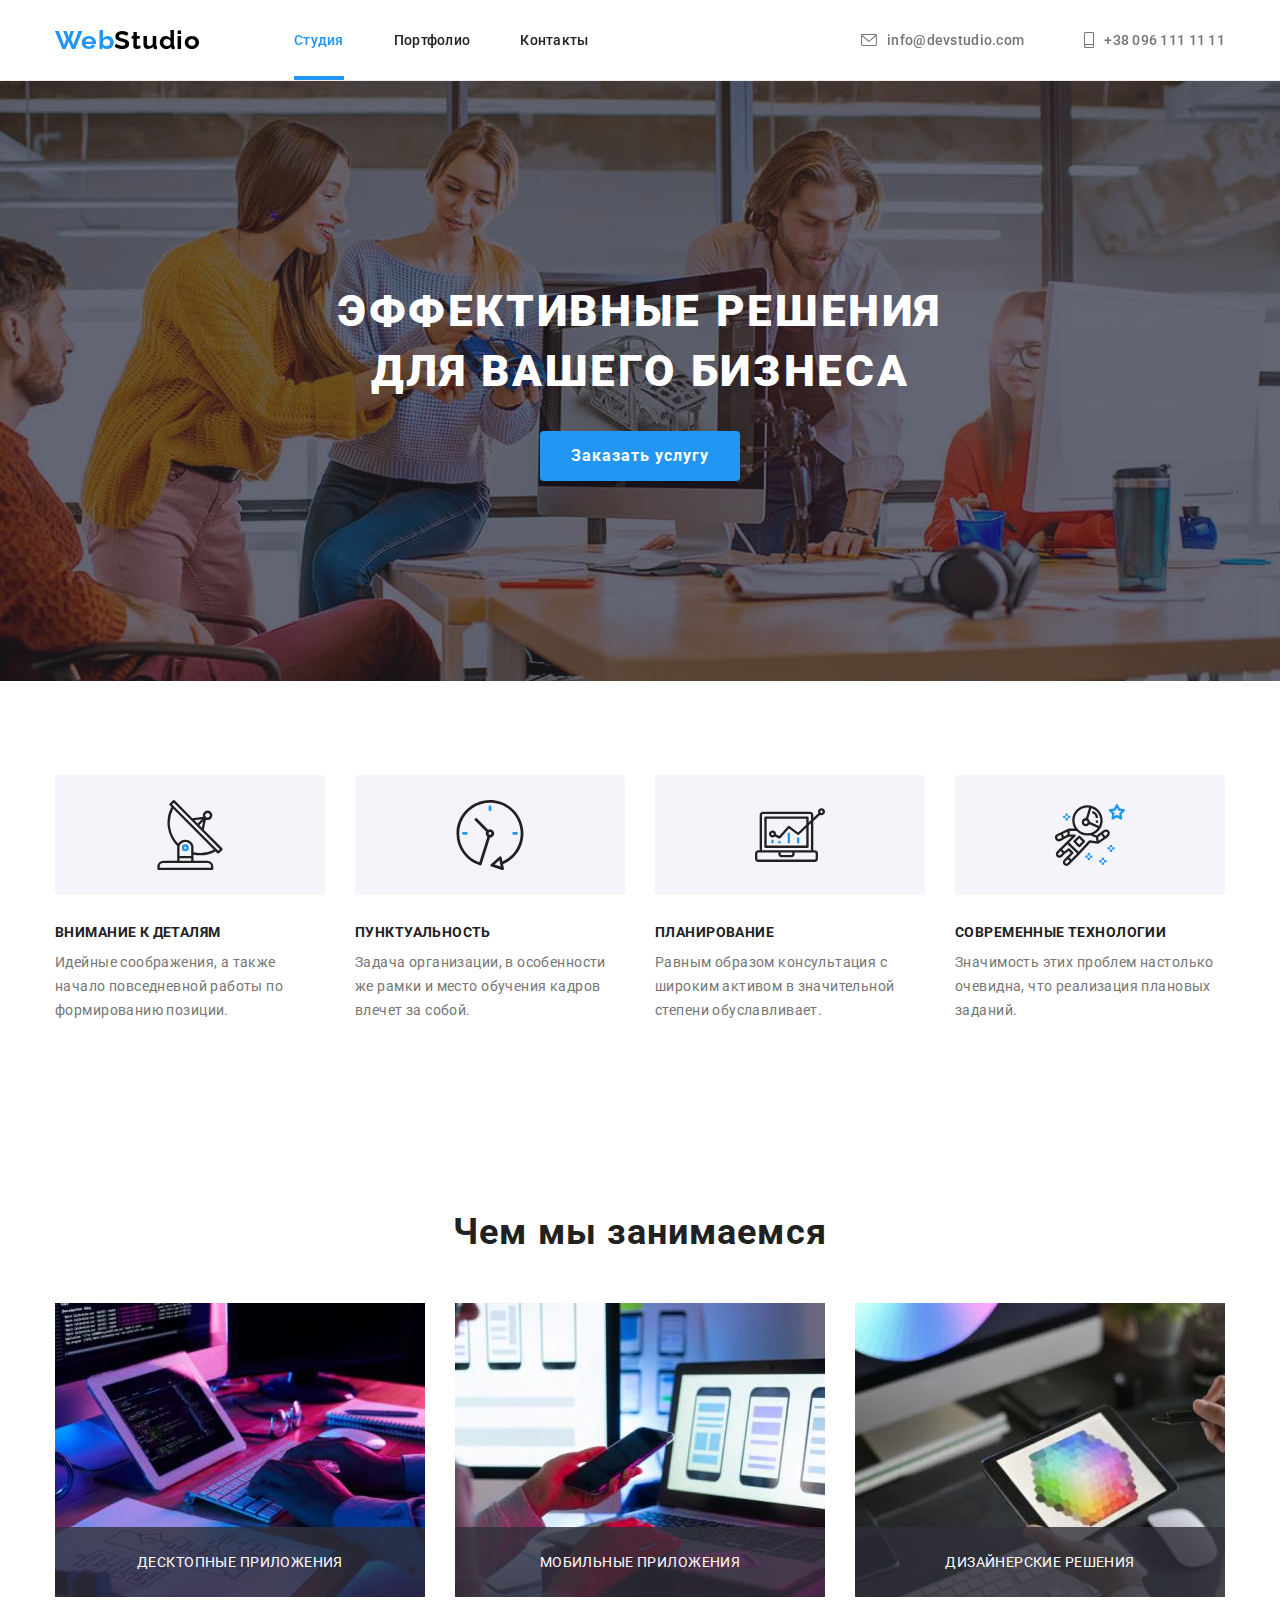
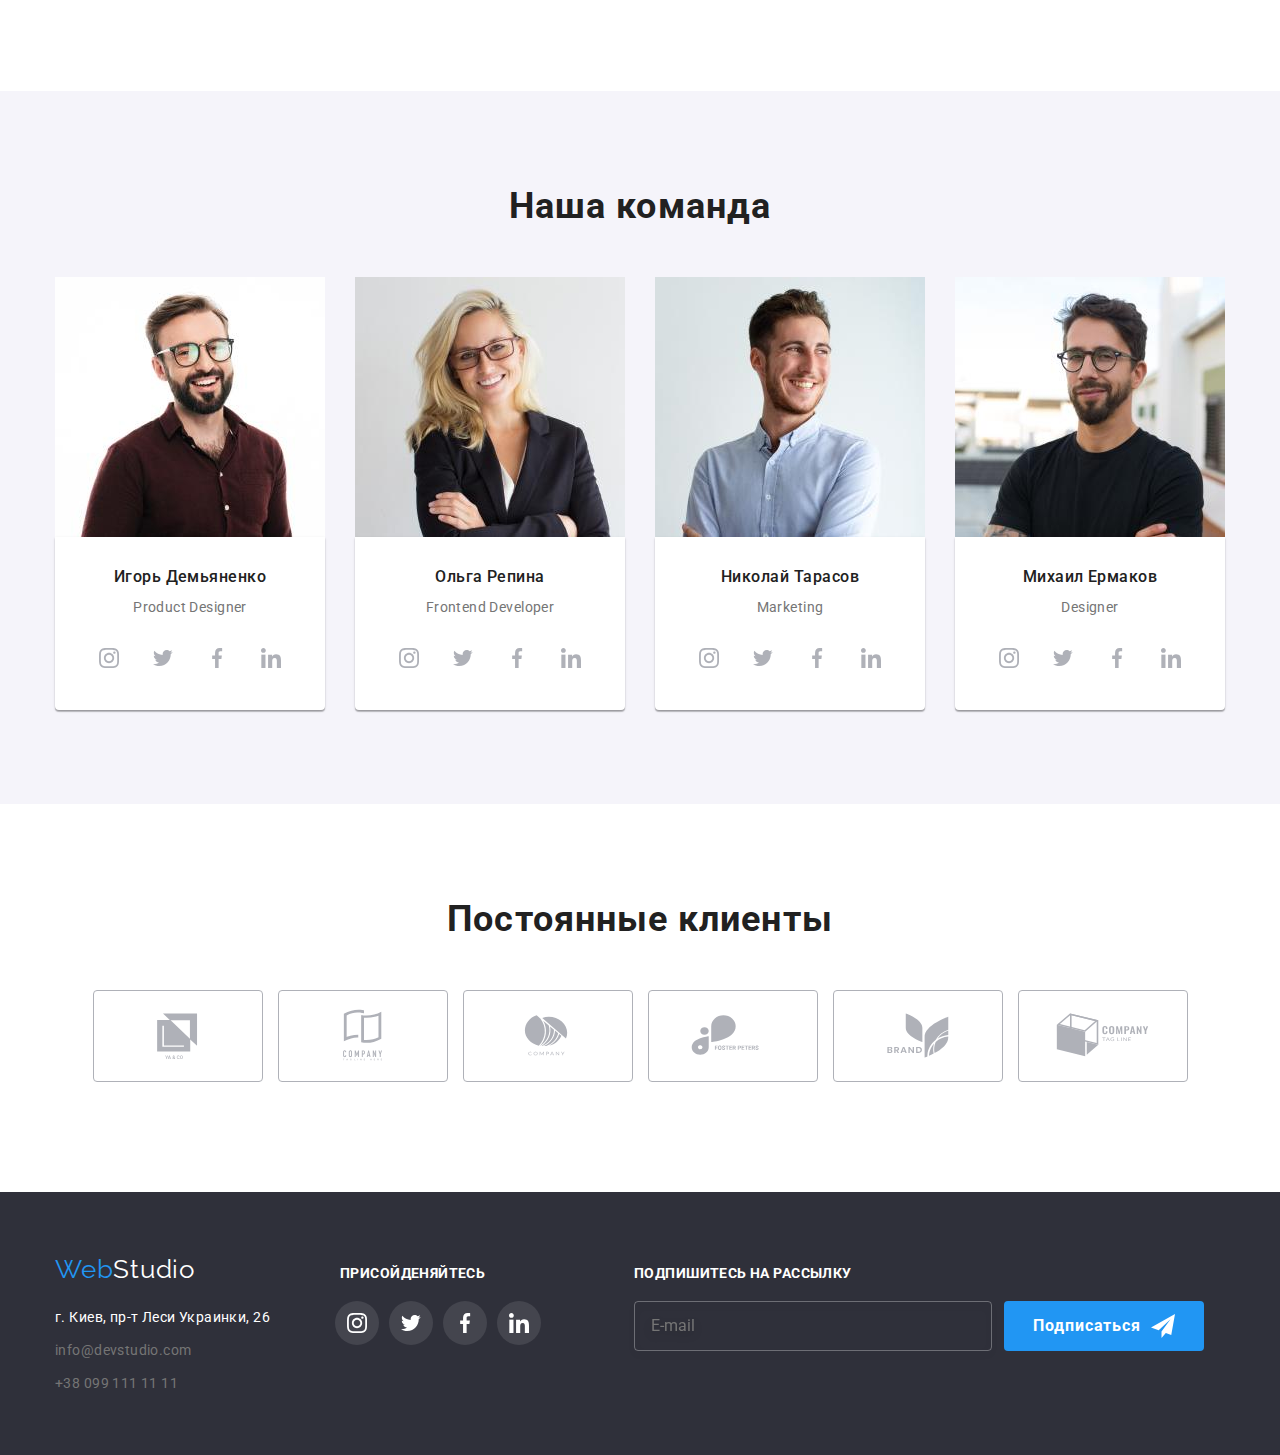
==== commit 35515ff1: "up" ====
--- a/index.html
+++ b/index.html
@@ -551,9 +551,9 @@
             <li><a class="link link-tel-foot" href="tel:+380991111111">+38 099 111 11 11</a></li>
           </ul>
         </div>
-        <div class="footer-icons">
-          <p class="footer__join">Присойденяйтесь</p>
-          <ul class="social list footer-icons-list">
+        <div class="form__icons">
+          <p class="form__join">Присойденяйтесь</p>
+          <ul class="form__icons-list social list ">
             <li class="social__items">
               <a
                 class="socials__link socials-icon-footer link"
--- a/css/main.min.css
+++ b/css/main.min.css
@@ -1 +1 @@
-:root{--main-font: "Roboto", sans-serif;--sekondary-font: "Raleway", sans-serif;--main-txt-cl: #212121;--light-br-color: #ffffff;--dark-br-color: #2f303a;--akcent-color: #2196f3;--transition: 250ms cubic-bezier(0.4, 0, 0.2, 1)}.visually-hidden{position:absolute;white-space:nowrap;width:1px;height:1px;overflow:hidden;border:0;padding:0;clip:rect(0 0 0 0);-webkit-clip-path:inset(50%);clip-path:inset(50%);margin:-1px}.container{width:1200px;padding-right:15px;padding-left:15px;margin-right:auto;margin-left:auto}section{padding-top:94px;padding-bottom:94px}.logo{margin-right:93px;font-family:var(--sekondary-font);font-weight:700;font-size:26px;line-height:1.19;letter-spacing:.03em;color:#000}.logo-cl{font-family:var(--sekondary-font);font-size:26px;line-height:1.1923076923;letter-spacing:.03em;color:var(--akcent-color)}img{display:block}.name{font-family:var(--main-font);font-size:14px;line-height:1.14;letter-spacing:.03em;color:var(--main-txt-cl);text-transform:uppercase;margin-bottom:10px}body{font-family:var(--main-font);margin-left:auto;margin-right:auto}body.no-scroll{overflow:hidden;background-color:#fff}h1,h2,h3,h4,p{margin:0}.link{text-decoration:none}.list{list-style:none;margin:0;padding:0}.header{position:sticky;top:-1px;border-bottom:1px solid #ececec;z-index:100}.header.no-transparency{background-color:#2e6088 #2f303a;-webkit-backdrop-filter:blur(4px);backdrop-filter:blur(4px)}.header__container{display:-webkit-box;display:-ms-flexbox;display:flex;min-height:80px;-webkit-box-align:center;-ms-flex-align:center;align-items:center}.list-header{display:-webkit-box;display:-ms-flexbox;display:flex;margin-right:auto;gap:50px}.list-header__link{font-size:14px;font-weight:500;line-height:1.14;letter-spacing:.02em;padding-top:32px;padding-bottom:32px;color:var(--main-txt-cl);-webkit-transition:color 250ms cubic-bezier(0.4, 0, 0.2, 1);transition:color 250ms cubic-bezier(0.4, 0, 0.2, 1)}.list-header__link:hover,.list-header__link:focus{color:var(--akcent-color)}.list-header__link--carrent{position:relative;color:var(--akcent-color)}.list-header__link--carrent::after{position:absolute;bottom:0px;content:"";display:block;width:100%;height:4px;background-color:var(--akcent-color)}.nav__list-header{display:-webkit-box;display:-ms-flexbox;display:flex;margin-right:auto;gap:50px}.nav__link-tel{display:-webkit-box;display:-ms-flexbox;display:flex;gap:10px;-webkit-box-align:center;-ms-flex-align:center;align-items:center;color:#757575;font-weight:500;font-size:14px;line-height:1.1428571429;letter-spacing:.02em;padding-top:32px;padding-bottom:32px;padding-left:10px;-webkit-transition:color 250ms cubic-bezier(0.4, 0, 0.2, 1);transition:color 250ms cubic-bezier(0.4, 0, 0.2, 1)}.nav__link-tel:hover,.nav__link-tel:focus{color:var(--akcent-color)}.nav__list-header{display:-webkit-box;display:-ms-flexbox;display:flex;margin-right:auto;gap:50px}.icons-media{fill:currentColor}.hero{padding:200px 0;text-align:center;margin:0 auto;max-width:1600px;background-image:-webkit-gradient(linear, left top, right top, from(rgba(47, 48, 58, 0.4)), to(rgba(47, 48, 58, 0.4))),url(../images/backroundimg.jpg);background-image:linear-gradient(to right, rgba(47, 48, 58, 0.4) 0%, rgba(47, 48, 58, 0.4) 100%),url(../images/backroundimg.jpg);background-repeat:no-repeat;background-size:auto;background-position:center}.hero__title{font-family:var(--main-font);font-weight:900;font-size:44px;line-height:1.3636363636;letter-spacing:.06em;text-transform:uppercase;color:#fff;margin-bottom:30px;-webkit-animation:fade-in 250ms ease 250ms backwards alternate;animation:fade-in 250ms ease 250ms backwards alternate;-webkit-transform-origin:left center;transform-origin:left center}@-webkit-keyframes fade-in{0%{opacity:0;-webkit-transform:translateX(-300px) scale(0.4);transform:translateX(-300px) scale(0.4)}100%{opacity:1;-webkit-transform:translateX(0) scale(1);transform:translateX(0) scale(1)}}@keyframes fade-in{0%{opacity:0;-webkit-transform:translateX(-300px) scale(0.4);transform:translateX(-300px) scale(0.4)}100%{opacity:1;-webkit-transform:translateX(0) scale(1);transform:translateX(0) scale(1)}}.section.block{padding-bottom:0%}.link-card{display:block;-webkit-transition:-webkit-box-shadow 250ms cubic-bezier(0.4, 0, 0.2, 1);transition:-webkit-box-shadow 250ms cubic-bezier(0.4, 0, 0.2, 1);transition:box-shadow 250ms cubic-bezier(0.4, 0, 0.2, 1);transition:box-shadow 250ms cubic-bezier(0.4, 0, 0.2, 1), -webkit-box-shadow 250ms cubic-bezier(0.4, 0, 0.2, 1)}.link-card:hover,.link-card:focus{-webkit-box-shadow:0px 1px 1px rgba(0,0,0,.12),0px 4px 4px rgba(0,0,0,.06),1px 4px 6px rgba(0,0,0,.16);box-shadow:0px 1px 1px rgba(0,0,0,.12),0px 4px 4px rgba(0,0,0,.06),1px 4px 6px rgba(0,0,0,.16)}.card-wrapper{position:relative;overflow:hidden}.overlay{display:inline-block;position:absolute;top:0;left:0;-webkit-transform:translateY(101%);transform:translateY(101%);-webkit-transition:-webkit-transform 250ms cubic-bezier(0.4, 0, 0.2, 1);transition:-webkit-transform 250ms cubic-bezier(0.4, 0, 0.2, 1);transition:transform 250ms cubic-bezier(0.4, 0, 0.2, 1);transition:transform 250ms cubic-bezier(0.4, 0, 0.2, 1), -webkit-transform 250ms cubic-bezier(0.4, 0, 0.2, 1)}.link-card:hover .overlay{-webkit-transform:translateY(0%);transform:translateY(0%)}.overlay-text{font-family:var(--main-font);width:100%;height:100%;font-size:18px;line-height:1.5555555556;letter-spacing:.03em;color:#fff;padding:63px 24px;background-color:#2196f3;-webkit-backdrop-filter:blur(4px);backdrop-filter:blur(4px)}.img-portfolio{border-top:none;border-right:none}.list-card{display:-webkit-box;display:-ms-flexbox;display:flex;-ms-flex-wrap:wrap;flex-wrap:wrap;gap:30px}.cards-link{display:-webkit-box;display:-ms-flexbox;display:flex;-webkit-box-orient:vertical;-webkit-box-direction:normal;-ms-flex-direction:column;flex-direction:column;-webkit-box-align:start;-ms-flex-align:start;align-items:flex-start;padding:20px 24px;border:1px solid #eee;border-top:none}.name-progect{text-transform:capitalize;font-size:18px;line-height:36px;margin-bottom:4px;letter-spacing:.06em;color:#212121}.name-upps{font-weight:400;font-size:16px;line-height:1.875;letter-spacing:.03em;color:#757575}.about{display:-webkit-box;display:-ms-flexbox;display:flex;-webkit-box-align:center;-ms-flex-align:center;align-items:center;gap:30px}.about__adwantages-wrap{display:-webkit-box;display:-ms-flexbox;display:flex;width:270px;height:120px;background:#f5f4fa;border-radius:4px;margin-bottom:30px;-webkit-box-pack:center;-ms-flex-pack:center;justify-content:center;-webkit-box-align:center;-ms-flex-align:center;align-items:center}.about__name{font-family:var(--main-font);font-size:14px;line-height:1.14;letter-spacing:.03em;color:var(--main-txt-cl);text-transform:uppercase;margin-bottom:10px}.about__link-name{font-family:var(--main-font);font-size:14px;line-height:1.71;letter-spacing:.03em;color:#757575;min-width:270px;min-height:16px}.name__action{font-weight:700;font-size:36px;line-height:1.1666666667;text-transform:none;text-align:center;letter-spacing:.03em;color:#212121;margin-bottom:50px}.img__cards{display:-webkit-box;display:-ms-flexbox;display:flex;gap:30px}.img.img__avatar-text{position:relative}.avatar{display:-webkit-box;display:-ms-flexbox;display:flex;-webkit-box-pack:center;-ms-flex-pack:center;justify-content:center;-webkit-box-align:center;-ms-flex-align:center;align-items:center;font-size:14px;line-height:16px;text-align:center;letter-spacing:.03em;text-transform:uppercase;color:#fff;width:370px;height:70px;background:rgba(47,48,58,.8)}.avatar__container{position:absolute;-webkit-transform:translateY(-100%);transform:translateY(-100%);-webkit-transition:250ms cubic-bezier(0.4, 0, 0.2, 1) 250ms;transition:250ms cubic-bezier(0.4, 0, 0.2, 1) 250ms}.team{margin-bottom:16px}.team-card{display:-webkit-box;display:-ms-flexbox;display:flex;background-color:#f5f4fa}.team__wrapper{padding-top:30px;padding-bottom:30px;text-align:center;background-color:#fff;-webkit-box-shadow:0px 1px 3px rgba(0,0,0,.12),0px 1px 1px rgba(0,0,0,.14),0px 2px 1px rgba(0,0,0,.2);box-shadow:0px 1px 3px rgba(0,0,0,.12),0px 1px 1px rgba(0,0,0,.14),0px 2px 1px rgba(0,0,0,.2);border-radius:0px 0px 4px 4px}.team-card__list{display:-webkit-box;display:-ms-flexbox;display:flex;-webkit-box-orient:horizontal;-webkit-box-direction:normal;-ms-flex-direction:row;flex-direction:row;gap:30px}.team-list__container{display:-webkit-box;display:-ms-flexbox;display:flex;-webkit-box-orient:vertical;-webkit-box-direction:normal;-ms-flex-direction:column;flex-direction:column;width:270px}.team-card__name{font-weight:700;font-size:36px;line-height:1.1666666667;text-transform:none;text-align:center;letter-spacing:.03em;color:#212121;margin-bottom:50px}.team__name-users{margin-bottom:10px;-webkit-box-align:center;-ms-flex-align:center;align-items:center;font-family:var(--main-font);font-weight:500;font-size:16px;line-height:1.1875;letter-spacing:.03em;color:var(--main-txt-cl)}.team__link-name{font-family:var(--main-font);font-size:14px;line-height:1.71;margin-bottom:16px;letter-spacing:.03em;color:#757575;min-width:270px;min-height:16px}.team__link-name{font-family:var(--main-font);font-size:14px;line-height:1.71;letter-spacing:.03em;color:#757575;min-width:270px;min-height:16px}.partner{display:-webkit-box;display:-ms-flexbox;display:flex;list-style:none;padding-left:0ch;gap:15px;-webkit-box-pack:center;-ms-flex-pack:center;justify-content:center}.partner__logotype{display:-webkit-box;display:-ms-flexbox;display:flex;-webkit-box-align:center;-ms-flex-align:center;align-items:center;fill:#afb1b8;width:170px;height:92px;padding:16px 32px;min-width:170px;min-height:92px;border:1px solid #afb1b8;border-radius:4px;-webkit-transition:fill 250ms cubic-bezier(0.4, 0, 0.2, 1),border 250ms cubic-bezier(0.4, 0, 0.2, 1);transition:fill 250ms cubic-bezier(0.4, 0, 0.2, 1),border 250ms cubic-bezier(0.4, 0, 0.2, 1)}.partner__logotype:hover,.partner__logotype:focus{fill:var(--akcent-color);border:1px solid var(--akcent-color)}.footer{background-color:#2f303a;padding:60px 0}.plase{font-size:14px;line-height:1.7142857143;letter-spacing:.03em;font-style:normal;color:#fff;margin-bottom:9px}.link-tel-foot{display:-webkit-box;display:-ms-flexbox;display:flex;-webkit-box-align:baseline;-ms-flex-align:baseline;align-items:baseline;font-weight:400;font-size:14px;line-height:1.7142857143;letter-spacing:.03em;color:#757575;margin-top:9px;margin-bottom:9px;-webkit-transition:color 250ms cubic-bezier(0.4, 0, 0.2, 1);transition:color 250ms cubic-bezier(0.4, 0, 0.2, 1)}.link-tel-foot:not(:last-child){margin-bottom:9px}.link-tel-foot:last-child{margin-bottom:0}.link-tel-foot:hover,.link-tel-foot:focus{color:var(--akcent-color)}.logo-bl{display:block;font-family:var(--sekondary-font);font-size:26px;line-height:1.1923076923;letter-spacing:.03em;color:#fff;margin-bottom:20px}.footer-name{font-family:var(--main-font);font-size:14px;line-height:16px;letter-spacing:.03em;text-transform:uppercase;color:#fff}.form-name{padding-top:13px;padding-bottom:20px}.footer-icons{padding-top:12px;margin-right:93px;margin-left:70px}.footer-items{display:-webkit-box;display:-ms-flexbox;display:flex}.form__join{font-weight:700;font-size:14px;line-height:1.1428571429;letter-spacing:.03em;text-transform:uppercase;color:#fff}.socials-icon-footer{fill:#fff;background-color:rgba(255,255,255,.1)}.ft-icon{fill:#fff}.footer-icons-list{margin-top:20px;margin-left:-5px}.footer__form{display:-webkit-box;display:-ms-flexbox;display:flex;-webkit-box-orient:vertical;-webkit-box-direction:normal;-ms-flex-direction:column;flex-direction:column;position:relative}.footer__join{font-weight:700;font-size:14px;line-height:1.1428571429;letter-spacing:.03em;text-transform:uppercase;color:#fff}.btn__list{font-family:var(--main-font);font-weight:500;font-size:16px;line-height:1.625;letter-spacing:.03em;color:#212121;background-color:#f5f4fa;cursor:pointer;border:none;padding:6px 22px;border-radius:4px;-webkit-transition:color 250ms cubic-bezier(0.4, 0, 0.2, 1),background-color 250ms cubic-bezier(0.4, 0, 0.2, 1),-webkit-box-shadow 250ms cubic-bezier(0.4, 0, 0.2, 1);transition:color 250ms cubic-bezier(0.4, 0, 0.2, 1),background-color 250ms cubic-bezier(0.4, 0, 0.2, 1),-webkit-box-shadow 250ms cubic-bezier(0.4, 0, 0.2, 1);transition:box-shadow 250ms cubic-bezier(0.4, 0, 0.2, 1),color 250ms cubic-bezier(0.4, 0, 0.2, 1),background-color 250ms cubic-bezier(0.4, 0, 0.2, 1);transition:box-shadow 250ms cubic-bezier(0.4, 0, 0.2, 1),color 250ms cubic-bezier(0.4, 0, 0.2, 1),background-color 250ms cubic-bezier(0.4, 0, 0.2, 1),-webkit-box-shadow 250ms cubic-bezier(0.4, 0, 0.2, 1)}.btn__list:hover,.btn__list:focus{color:#fff;background-color:var(--akcent-color);-webkit-box-shadow:0px 3px 1px rgba(0,0,0,.1),0px 1px 2px rgba(0,0,0,.08),0px 2px 2px rgba(0,0,0,.12);box-shadow:0px 3px 1px rgba(0,0,0,.1),0px 1px 2px rgba(0,0,0,.08),0px 2px 2px rgba(0,0,0,.12)}.btn__order{font-family:var(--main-font);background-color:var(--akcent-color);font-weight:700;font-size:16px;line-height:1.875;letter-spacing:.06em;border:none;max-width:220px;max-height:70px;min-width:200px;min-height:50px;color:#fff;-webkit-box-shadow:0px 4px 4px rgba(0,0,0,.15);box-shadow:0px 4px 4px rgba(0,0,0,.15);border-radius:4px;cursor:pointer;-webkit-transition:background-color 250ms cubic-bezier(0.4, 0, 0.2, 1);transition:background-color 250ms cubic-bezier(0.4, 0, 0.2, 1)}.btn__order:hover,.btn__order:focus{background-color:#188ce8}.container-btn{display:-webkit-box;display:-ms-flexbox;display:flex;-webkit-box-pack:center;-ms-flex-pack:center;justify-content:center;gap:8px;margin-bottom:50px}.social{display:-webkit-box;display:-ms-flexbox;display:flex;-webkit-box-align:center;-ms-flex-align:center;align-items:center;-webkit-box-pack:center;-ms-flex-pack:center;justify-content:center;gap:10px}.socials__link{display:-webkit-box;display:-ms-flexbox;display:flex;-webkit-box-align:center;-ms-flex-align:center;align-items:center;-webkit-box-pack:center;-ms-flex-pack:center;justify-content:center;width:44px;height:44px;border-radius:50%;fill:#afb1b8;-webkit-transition:fill 250ms cubic-bezier(0.4, 0, 0.2, 1),background-color 250ms cubic-bezier(0.4, 0, 0.2, 1);transition:fill 250ms cubic-bezier(0.4, 0, 0.2, 1),background-color 250ms cubic-bezier(0.4, 0, 0.2, 1)}.socials__link:hover,.socials__link:focus{fill:#fff;background-color:var(--akcent-color)}.adwantages-wrap{display:-webkit-box;display:-ms-flexbox;display:flex;width:270px;height:120px;background:#f5f4fa;border-radius:4px;margin-bottom:30px;-webkit-box-pack:center;-ms-flex-pack:center;justify-content:center;-webkit-box-align:center;-ms-flex-align:center;align-items:center}.partner-list{display:-webkit-box;display:-ms-flexbox;display:flex;list-style:none;padding-left:0ch;gap:15px;-webkit-box-pack:center;-ms-flex-pack:center;justify-content:center}.partner-logotype{display:-webkit-box;display:-ms-flexbox;display:flex;-webkit-box-align:center;-ms-flex-align:center;align-items:center;fill:#afb1b8;width:170px;height:92px;padding:16px 32px;min-width:170px;min-height:92px;border:1px solid #afb1b8;border-radius:4px;-webkit-transition:fill 250ms cubic-bezier(0.4, 0, 0.2, 1),border 250ms cubic-bezier(0.4, 0, 0.2, 1);transition:fill 250ms cubic-bezier(0.4, 0, 0.2, 1),border 250ms cubic-bezier(0.4, 0, 0.2, 1)}.partner-logotype:hover,.partner-logotype:focus{fill:var(--akcent-color);border:1px solid var(--akcent-color)}.backdrop{position:fixed;top:0;left:0;width:100%;height:100%;background-color:rgba(0,0,0,.2);z-index:1000;display:-webkit-box;display:-ms-flexbox;display:flex;-webkit-box-align:center;-ms-flex-align:center;align-items:center;-webkit-box-pack:center;-ms-flex-pack:center;justify-content:center;-webkit-transition:250ms cubic-bezier(0.4, 0, 0.2, 1);transition:250ms cubic-bezier(0.4, 0, 0.2, 1)}.backdrop.is-hidden{opacity:0;visibility:hidden;pointer-events:none}.modal{position:absolute;top:50%;left:50%;padding:40px;-webkit-transform:translate(-50%, -50%) scale(1) rotate(0);transform:translate(-50%, -50%) scale(1) rotate(0);-webkit-transition:-webkit-transform 400ms ease-in-out 200ms;transition:-webkit-transform 400ms ease-in-out 200ms;transition:transform 400ms ease-in-out 200ms;transition:transform 400ms ease-in-out 200ms, -webkit-transform 400ms ease-in-out 200ms;opacity:1;width:528px;height:581px;background-color:#fff;border-radius:4px}.backdrop.is-hidden .modal{opacity:0;-webkit-transform:translate(-50%, -50%) scale(0.3) rotate(1turn);transform:translate(-50%, -50%) scale(0.3) rotate(1turn)}.modal-btn{position:absolute;top:8px;right:8px;padding:6px;width:30px;height:30px;display:-webkit-box;display:-ms-flexbox;display:flex;-webkit-box-align:center;-ms-flex-align:center;align-items:center;-webkit-box-pack:center;-ms-flex-pack:center;justify-content:center;border-radius:50%;border:2px solid;background-color:rgba(0,0,0,0);cursor:pointer}.modal-btn:hover,.modal-btn:focus{fill:var(--akcent-color)}.list-modal{display:-webkit-box;display:-ms-flexbox;display:flex;-webkit-box-orient:vertical;-webkit-box-direction:normal;-ms-flex-direction:column;flex-direction:column;margin-top:10px;margin-bottom:10px}.modal-text{display:block;text-align:center;margin-bottom:12px;font-family:var(--main-font);font-weight:700;font-size:20px;line-height:1.15;text-align:center;letter-spacing:.03em;color:#212121}.register-form-group{margin-bottom:20px}.modal-name-wrap{display:block;position:relative;margin-bottom:10px}.modal-name-wrap:last-child{margin-bottom:0}.modal-name{display:block;text-align:left;margin-bottom:4px;font-size:12px;line-height:1.1666666667;letter-spacing:.01em;color:#757575}.register-form-agreement{display:-webkit-box;display:-ms-flexbox;display:flex;-webkit-box-align:center;-ms-flex-align:center;align-items:center;-webkit-box-pack:center;-ms-flex-pack:center;justify-content:center;gap:7px}.register-form-input,.modal-name-textarea{width:100%;height:40px;padding:12px;padding-left:36px;outline:rgba(0,0,0,0);border:1px solid rgba(33,33,33,.2);border-radius:4px}.modal-name-textarea{padding-left:10px;resize:none;width:448px;height:120px;height:120px;border:1px solid rgba(33,33,33,.2);border-radius:4px;background-color:inherit}.modal-name-textarea:hover,.modal-name-textarea:focus{border:1px solid var(--akcent-color)}.register-form-icon{position:absolute;bottom:11px;left:10px;margin:3px}.register-form-link{font-weight:400;font-size:14px;line-height:1.7142857143;letter-spacing:.03em;-webkit-text-decoration-line:underline;text-decoration-line:underline;text-underline-position:under;color:#2196f3}.modal-name-textarea{height:120px;border:1px solid rgba(33,33,33,.2);border-radius:4px;background-color:inherit}.register-form-agrement-text{display:block;margin-bottom:20px}.register-cheked-box{-webkit-transition:250ms cubic-bezier(0.4, 0, 0.2, 1);transition:250ms cubic-bezier(0.4, 0, 0.2, 1)}.register-form{cursor:pointer;-webkit-user-select:none;-moz-user-select:none;-ms-user-select:none;user-select:none}.register-form-icon-cheked{opacity:0}.register-cheked-box:checked+.register-form .register-form-icon-uncheked{opacity:0}.register-form-icon-cheked{fill:var(--akcent-color)}.register-cheked-box:checked+.register-form .register-form-icon-cheked{opacity:1;-webkit-transition:opacity 250ms cubic-bezier(0.4, 0, 0.2, 1);transition:opacity 250ms cubic-bezier(0.4, 0, 0.2, 1)}.register-form-agreement-text{font-weight:400;font-size:14px;line-height:1.7142857143;letter-spacing:.03em;color:#757575}.register-form-btn{margin-top:30px;margin-left:auto;margin-right:auto;min-width:200px;min-height:50px;font-weight:700;font-size:16px;line-height:1.875;display:-webkit-box;display:-ms-flexbox;display:flex;-webkit-box-align:center;-ms-flex-align:center;align-items:center;text-align:center;-webkit-box-pack:center;-ms-flex-pack:center;justify-content:center;letter-spacing:.06em;color:#fff;-webkit-transition:background-color 250ms cubic-bezier(0.4, 0, 0.2, 1);transition:background-color 250ms cubic-bezier(0.4, 0, 0.2, 1);background:#2196f3;-webkit-box-shadow:0px 4px 4px rgba(0,0,0,.15);box-shadow:0px 4px 4px rgba(0,0,0,.15);border-radius:4px;border:rgba(0,0,0,0);cursor:pointer}.register-form-btn:hover,.register-form-btn:focus{background-color:#188ce8;-webkit-box-shadow:0px 3px 1px rgba(0,0,0,.1),0px 1px 2px rgba(0,0,0,.08),0px 2px 2px rgba(0,0,0,.12);box-shadow:0px 3px 1px rgba(0,0,0,.1),0px 1px 2px rgba(0,0,0,.08),0px 2px 2px rgba(0,0,0,.12)}.input-type{min-width:448px;min-height:40px;border:1px solid rgba(33,33,33,.2);border-radius:4px;background-color:inherit}.footer-input{min-width:358px;min-height:50px;padding-left:16px;background-color:inherit;border:1px solid rgba(255,255,255,.3);-webkit-filter:drop-shadow(0px 4px 4px rgba(0, 0, 0, 0.15));filter:drop-shadow(0px 4px 4px rgba(0, 0, 0, 0.15));border-radius:4px}.footer-input:focus{font-family:var(--main-font);color:#f5f4fa;border:1px solid rgba(255,255,255,.3);outline:rgba(0,0,0,0)}.register-form-input{width:100%;height:40px;padding:12px;padding-left:36px;outline:rgba(0,0,0,0);border:1px solid rgba(33,33,33,.2);border-radius:4px}.register-form-input:hover,.register-form-input:focus{border:1px solid var(--akcent-color)}.register-form-input:not(:-moz-placeholder-shown)+.register-form-icon:focus{fill:var(--akcent-color)}.register-form-input:not(:-ms-input-placeholder)+.register-form-icon:focus{fill:var(--akcent-color)}.register-form-input:focus+.register-form-icon,.register-form-input:not(:placeholder-shown)+.register-form-icon:focus{fill:var(--akcent-color)}.subskraibe{display:-webkit-box;display:-ms-flexbox;display:flex}.btn-subm{position:absolute;top:48px;left:370px;font-weight:700;font-size:16px;line-height:1.875;display:-webkit-inline-box;display:-ms-inline-flexbox;display:inline-flex;-webkit-box-align:center;-ms-flex-align:center;align-items:center;text-align:center;-webkit-box-pack:center;-ms-flex-pack:center;justify-content:center;letter-spacing:.06em;gap:10px;color:#fff;width:200px;height:50px;-webkit-transition:background-color 250ms cubic-bezier(0.4, 0, 0.2, 1);transition:background-color 250ms cubic-bezier(0.4, 0, 0.2, 1);background-color:#2196f3;border-radius:4px;border:none;cursor:pointer}.btn-subm:hover,.btn-subm:focus{background-color:#188ce8}/*# sourceMappingURL=main.min.css.map */+:root{--main-font: "Roboto", sans-serif;--sekondary-font: "Raleway", sans-serif;--main-txt-cl: #212121;--light-br-color: #ffffff;--dark-br-color: #2f303a;--akcent-color: #2196f3;--transition: 250ms cubic-bezier(0.4, 0, 0.2, 1)}.visually-hidden{position:absolute;white-space:nowrap;width:1px;height:1px;overflow:hidden;border:0;padding:0;clip:rect(0 0 0 0);-webkit-clip-path:inset(50%);clip-path:inset(50%);margin:-1px}.container{width:1200px;padding-right:15px;padding-left:15px;margin-right:auto;margin-left:auto}section{padding-top:94px;padding-bottom:94px}.logo{margin-right:93px;font-family:var(--sekondary-font);font-weight:700;font-size:26px;line-height:1.19;letter-spacing:.03em;color:#000}.logo-cl{font-family:var(--sekondary-font);font-size:26px;line-height:1.1923076923;letter-spacing:.03em;color:var(--akcent-color)}img{display:block}.name{font-family:var(--main-font);font-size:14px;line-height:1.14;letter-spacing:.03em;color:var(--main-txt-cl);text-transform:uppercase;margin-bottom:10px}body{font-family:var(--main-font);margin-left:auto;margin-right:auto}body.no-scroll{overflow:hidden;background-color:#fff}h1,h2,h3,h4,p{margin:0}.link{text-decoration:none}.list{list-style:none;margin:0;padding:0}.header{position:sticky;top:-1px;border-bottom:1px solid #ececec;z-index:100}.header.no-transparency{background-color:#2e6088 #2f303a;-webkit-backdrop-filter:blur(4px);backdrop-filter:blur(4px)}.header__container{display:-webkit-box;display:-ms-flexbox;display:flex;min-height:80px;-webkit-box-align:center;-ms-flex-align:center;align-items:center}.list-header{display:-webkit-box;display:-ms-flexbox;display:flex;margin-right:auto;gap:50px}.list-header__link{font-size:14px;font-weight:500;line-height:1.14;letter-spacing:.02em;padding-top:32px;padding-bottom:32px;color:var(--main-txt-cl);-webkit-transition:color 250ms cubic-bezier(0.4, 0, 0.2, 1);transition:color 250ms cubic-bezier(0.4, 0, 0.2, 1)}.list-header__link:hover,.list-header__link:focus{color:var(--akcent-color)}.list-header__link--carrent{position:relative;color:var(--akcent-color)}.list-header__link--carrent::after{position:absolute;bottom:0px;content:"";display:block;width:100%;height:4px;background-color:var(--akcent-color)}.nav__list-header{display:-webkit-box;display:-ms-flexbox;display:flex;margin-right:auto;gap:50px}.nav__link-tel{display:-webkit-box;display:-ms-flexbox;display:flex;gap:10px;-webkit-box-align:center;-ms-flex-align:center;align-items:center;color:#757575;font-weight:500;font-size:14px;line-height:1.1428571429;letter-spacing:.02em;padding-top:32px;padding-bottom:32px;padding-left:10px;-webkit-transition:color 250ms cubic-bezier(0.4, 0, 0.2, 1);transition:color 250ms cubic-bezier(0.4, 0, 0.2, 1)}.nav__link-tel:hover,.nav__link-tel:focus{color:var(--akcent-color)}.nav__list-header{display:-webkit-box;display:-ms-flexbox;display:flex;margin-right:auto;gap:50px}.icons-media{fill:currentColor}.hero{padding:200px 0;text-align:center;margin:0 auto;max-width:1600px;background-image:-webkit-gradient(linear, left top, right top, from(rgba(47, 48, 58, 0.4)), to(rgba(47, 48, 58, 0.4))),url(../images/backroundimg.jpg);background-image:linear-gradient(to right, rgba(47, 48, 58, 0.4) 0%, rgba(47, 48, 58, 0.4) 100%),url(../images/backroundimg.jpg);background-repeat:no-repeat;background-size:auto;background-position:center}.hero__title{font-family:var(--main-font);font-weight:900;font-size:44px;line-height:1.3636363636;letter-spacing:.06em;text-transform:uppercase;color:#fff;margin-bottom:30px;-webkit-animation:fade-in 250ms ease 250ms backwards alternate;animation:fade-in 250ms ease 250ms backwards alternate;-webkit-transform-origin:left center;transform-origin:left center}@-webkit-keyframes fade-in{0%{opacity:0;-webkit-transform:translateX(-300px) scale(0.4);transform:translateX(-300px) scale(0.4)}100%{opacity:1;-webkit-transform:translateX(0) scale(1);transform:translateX(0) scale(1)}}@keyframes fade-in{0%{opacity:0;-webkit-transform:translateX(-300px) scale(0.4);transform:translateX(-300px) scale(0.4)}100%{opacity:1;-webkit-transform:translateX(0) scale(1);transform:translateX(0) scale(1)}}.section.block{padding-bottom:0%}.link-card{display:block;-webkit-transition:-webkit-box-shadow 250ms cubic-bezier(0.4, 0, 0.2, 1);transition:-webkit-box-shadow 250ms cubic-bezier(0.4, 0, 0.2, 1);transition:box-shadow 250ms cubic-bezier(0.4, 0, 0.2, 1);transition:box-shadow 250ms cubic-bezier(0.4, 0, 0.2, 1), -webkit-box-shadow 250ms cubic-bezier(0.4, 0, 0.2, 1)}.link-card:hover,.link-card:focus{-webkit-box-shadow:0px 1px 1px rgba(0,0,0,.12),0px 4px 4px rgba(0,0,0,.06),1px 4px 6px rgba(0,0,0,.16);box-shadow:0px 1px 1px rgba(0,0,0,.12),0px 4px 4px rgba(0,0,0,.06),1px 4px 6px rgba(0,0,0,.16)}.card-wrapper{position:relative;overflow:hidden}.overlay{display:inline-block;position:absolute;top:0;left:0;-webkit-transform:translateY(101%);transform:translateY(101%);-webkit-transition:-webkit-transform 250ms cubic-bezier(0.4, 0, 0.2, 1);transition:-webkit-transform 250ms cubic-bezier(0.4, 0, 0.2, 1);transition:transform 250ms cubic-bezier(0.4, 0, 0.2, 1);transition:transform 250ms cubic-bezier(0.4, 0, 0.2, 1), -webkit-transform 250ms cubic-bezier(0.4, 0, 0.2, 1)}.link-card:hover .overlay{-webkit-transform:translateY(0%);transform:translateY(0%)}.overlay-text{font-family:var(--main-font);width:100%;height:100%;font-size:18px;line-height:1.5555555556;letter-spacing:.03em;color:#fff;padding:63px 24px;background-color:#2196f3;-webkit-backdrop-filter:blur(4px);backdrop-filter:blur(4px)}.img-portfolio{border-top:none;border-right:none}.list-card{display:-webkit-box;display:-ms-flexbox;display:flex;-ms-flex-wrap:wrap;flex-wrap:wrap;gap:30px}.cards-link{display:-webkit-box;display:-ms-flexbox;display:flex;-webkit-box-orient:vertical;-webkit-box-direction:normal;-ms-flex-direction:column;flex-direction:column;-webkit-box-align:start;-ms-flex-align:start;align-items:flex-start;padding:20px 24px;border:1px solid #eee;border-top:none}.name-progect{text-transform:capitalize;font-size:18px;line-height:36px;margin-bottom:4px;letter-spacing:.06em;color:#212121}.name-upps{font-weight:400;font-size:16px;line-height:1.875;letter-spacing:.03em;color:#757575}.about{display:-webkit-box;display:-ms-flexbox;display:flex;-webkit-box-align:center;-ms-flex-align:center;align-items:center;gap:30px}.about__adwantages-wrap{display:-webkit-box;display:-ms-flexbox;display:flex;width:270px;height:120px;background:#f5f4fa;border-radius:4px;margin-bottom:30px;-webkit-box-pack:center;-ms-flex-pack:center;justify-content:center;-webkit-box-align:center;-ms-flex-align:center;align-items:center}.about__name{font-family:var(--main-font);font-size:14px;line-height:1.14;letter-spacing:.03em;color:var(--main-txt-cl);text-transform:uppercase;margin-bottom:10px}.about__link-name{font-family:var(--main-font);font-size:14px;line-height:1.71;letter-spacing:.03em;color:#757575;min-width:270px;min-height:16px}.name__action{font-weight:700;font-size:36px;line-height:1.1666666667;text-transform:none;text-align:center;letter-spacing:.03em;color:#212121;margin-bottom:50px}.img__cards{display:-webkit-box;display:-ms-flexbox;display:flex;gap:30px}.img.img__avatar-text{position:relative}.avatar{display:-webkit-box;display:-ms-flexbox;display:flex;-webkit-box-pack:center;-ms-flex-pack:center;justify-content:center;-webkit-box-align:center;-ms-flex-align:center;align-items:center;font-size:14px;line-height:16px;text-align:center;letter-spacing:.03em;text-transform:uppercase;color:#fff;width:370px;height:70px;background:rgba(47,48,58,.8)}.avatar__container{position:absolute;-webkit-transform:translateY(-100%);transform:translateY(-100%);-webkit-transition:250ms cubic-bezier(0.4, 0, 0.2, 1) 250ms;transition:250ms cubic-bezier(0.4, 0, 0.2, 1) 250ms}.team{margin-bottom:16px}.team-card{display:-webkit-box;display:-ms-flexbox;display:flex;background-color:#f5f4fa}.team__wrapper{padding-top:30px;padding-bottom:30px;text-align:center;background-color:#fff;-webkit-box-shadow:0px 1px 3px rgba(0,0,0,.12),0px 1px 1px rgba(0,0,0,.14),0px 2px 1px rgba(0,0,0,.2);box-shadow:0px 1px 3px rgba(0,0,0,.12),0px 1px 1px rgba(0,0,0,.14),0px 2px 1px rgba(0,0,0,.2);border-radius:0px 0px 4px 4px}.team-card__list{display:-webkit-box;display:-ms-flexbox;display:flex;-webkit-box-orient:horizontal;-webkit-box-direction:normal;-ms-flex-direction:row;flex-direction:row;gap:30px}.team-list__container{display:-webkit-box;display:-ms-flexbox;display:flex;-webkit-box-orient:vertical;-webkit-box-direction:normal;-ms-flex-direction:column;flex-direction:column;width:270px}.team-card__name{font-weight:700;font-size:36px;line-height:1.1666666667;text-transform:none;text-align:center;letter-spacing:.03em;color:#212121;margin-bottom:50px}.team__name-users{margin-bottom:10px;-webkit-box-align:center;-ms-flex-align:center;align-items:center;font-family:var(--main-font);font-weight:500;font-size:16px;line-height:1.1875;letter-spacing:.03em;color:var(--main-txt-cl)}.team__link-name{font-family:var(--main-font);font-size:14px;line-height:1.71;margin-bottom:16px;letter-spacing:.03em;color:#757575;min-width:270px;min-height:16px}.team__link-name{font-family:var(--main-font);font-size:14px;line-height:1.71;letter-spacing:.03em;color:#757575;min-width:270px;min-height:16px}.partner{display:-webkit-box;display:-ms-flexbox;display:flex;list-style:none;padding-left:0ch;gap:15px;-webkit-box-pack:center;-ms-flex-pack:center;justify-content:center}.partner__logotype{display:-webkit-box;display:-ms-flexbox;display:flex;-webkit-box-align:center;-ms-flex-align:center;align-items:center;fill:#afb1b8;width:170px;height:92px;padding:16px 32px;min-width:170px;min-height:92px;border:1px solid #afb1b8;border-radius:4px;-webkit-transition:fill 250ms cubic-bezier(0.4, 0, 0.2, 1),border 250ms cubic-bezier(0.4, 0, 0.2, 1);transition:fill 250ms cubic-bezier(0.4, 0, 0.2, 1),border 250ms cubic-bezier(0.4, 0, 0.2, 1)}.partner__logotype:hover,.partner__logotype:focus{fill:var(--akcent-color);border:1px solid var(--akcent-color)}.footer{background-color:#2f303a;padding:60px 0}.plase{font-size:14px;line-height:1.7142857143;letter-spacing:.03em;font-style:normal;color:#fff;margin-bottom:9px}.link-tel-foot{display:-webkit-box;display:-ms-flexbox;display:flex;-webkit-box-align:baseline;-ms-flex-align:baseline;align-items:baseline;font-weight:400;font-size:14px;line-height:1.7142857143;letter-spacing:.03em;color:#757575;margin-top:9px;margin-bottom:9px;-webkit-transition:color 250ms cubic-bezier(0.4, 0, 0.2, 1);transition:color 250ms cubic-bezier(0.4, 0, 0.2, 1)}.link-tel-foot:not(:last-child){margin-bottom:9px}.link-tel-foot:last-child{margin-bottom:0}.link-tel-foot:hover,.link-tel-foot:focus{color:var(--akcent-color)}.logo-bl{display:block;font-family:var(--sekondary-font);font-size:26px;line-height:1.1923076923;letter-spacing:.03em;color:#fff;margin-bottom:20px}.footer-name{font-family:var(--main-font);font-size:14px;line-height:16px;letter-spacing:.03em;text-transform:uppercase;color:#fff}.form-name{padding-top:13px;padding-bottom:20px}.footer__icons-list{padding-top:12px;margin-right:93px;margin-left:70px}.footer-items{display:-webkit-box;display:-ms-flexbox;display:flex;-webkit-box-orient:horizontal;-webkit-box-direction:normal;-ms-flex-direction:row;flex-direction:row;-ms-flex-wrap:nowrap;flex-wrap:nowrap;-webkit-box-align:baseline;-ms-flex-align:baseline;align-items:baseline}.form__join{font-weight:700;font-size:14px;line-height:1.1428571429;letter-spacing:.03em;text-transform:uppercase;color:#fff}.socials-icon-footer{fill:#fff;background-color:rgba(255,255,255,.1)}.ft-icon{fill:#fff}.form__icons{padding-top:12px;margin-right:93px;margin-left:70px}.form__icons-list{margin-top:20px;margin-left:-5px}.footer__form{display:-webkit-box;display:-ms-flexbox;display:flex;-webkit-box-orient:vertical;-webkit-box-direction:normal;-ms-flex-direction:column;flex-direction:column;position:relative}.form__join{font-weight:700;font-size:14px;line-height:1.1428571429;letter-spacing:.03em;text-transform:uppercase;color:#fff}.btn__list{font-family:var(--main-font);font-weight:500;font-size:16px;line-height:1.625;letter-spacing:.03em;color:#212121;background-color:#f5f4fa;cursor:pointer;border:none;padding:6px 22px;border-radius:4px;-webkit-transition:color 250ms cubic-bezier(0.4, 0, 0.2, 1),background-color 250ms cubic-bezier(0.4, 0, 0.2, 1),-webkit-box-shadow 250ms cubic-bezier(0.4, 0, 0.2, 1);transition:color 250ms cubic-bezier(0.4, 0, 0.2, 1),background-color 250ms cubic-bezier(0.4, 0, 0.2, 1),-webkit-box-shadow 250ms cubic-bezier(0.4, 0, 0.2, 1);transition:box-shadow 250ms cubic-bezier(0.4, 0, 0.2, 1),color 250ms cubic-bezier(0.4, 0, 0.2, 1),background-color 250ms cubic-bezier(0.4, 0, 0.2, 1);transition:box-shadow 250ms cubic-bezier(0.4, 0, 0.2, 1),color 250ms cubic-bezier(0.4, 0, 0.2, 1),background-color 250ms cubic-bezier(0.4, 0, 0.2, 1),-webkit-box-shadow 250ms cubic-bezier(0.4, 0, 0.2, 1)}.btn__list:hover,.btn__list:focus{color:#fff;background-color:var(--akcent-color);-webkit-box-shadow:0px 3px 1px rgba(0,0,0,.1),0px 1px 2px rgba(0,0,0,.08),0px 2px 2px rgba(0,0,0,.12);box-shadow:0px 3px 1px rgba(0,0,0,.1),0px 1px 2px rgba(0,0,0,.08),0px 2px 2px rgba(0,0,0,.12)}.btn__order{font-family:var(--main-font);background-color:var(--akcent-color);font-weight:700;font-size:16px;line-height:1.875;letter-spacing:.06em;border:none;max-width:220px;max-height:70px;min-width:200px;min-height:50px;color:#fff;-webkit-box-shadow:0px 4px 4px rgba(0,0,0,.15);box-shadow:0px 4px 4px rgba(0,0,0,.15);border-radius:4px;cursor:pointer;-webkit-transition:background-color 250ms cubic-bezier(0.4, 0, 0.2, 1);transition:background-color 250ms cubic-bezier(0.4, 0, 0.2, 1)}.btn__order:hover,.btn__order:focus{background-color:#188ce8}.container-btn{display:-webkit-box;display:-ms-flexbox;display:flex;-webkit-box-pack:center;-ms-flex-pack:center;justify-content:center;gap:8px;margin-bottom:50px}.social{display:-webkit-box;display:-ms-flexbox;display:flex;-webkit-box-align:center;-ms-flex-align:center;align-items:center;-webkit-box-pack:center;-ms-flex-pack:center;justify-content:center;gap:10px}.socials__link{display:-webkit-box;display:-ms-flexbox;display:flex;-webkit-box-align:center;-ms-flex-align:center;align-items:center;-webkit-box-pack:center;-ms-flex-pack:center;justify-content:center;width:44px;height:44px;border-radius:50%;fill:#afb1b8;-webkit-transition:fill 250ms cubic-bezier(0.4, 0, 0.2, 1),background-color 250ms cubic-bezier(0.4, 0, 0.2, 1);transition:fill 250ms cubic-bezier(0.4, 0, 0.2, 1),background-color 250ms cubic-bezier(0.4, 0, 0.2, 1)}.socials__link:hover,.socials__link:focus{fill:#fff;background-color:var(--akcent-color)}.adwantages-wrap{display:-webkit-box;display:-ms-flexbox;display:flex;width:270px;height:120px;background:#f5f4fa;border-radius:4px;margin-bottom:30px;-webkit-box-pack:center;-ms-flex-pack:center;justify-content:center;-webkit-box-align:center;-ms-flex-align:center;align-items:center}.partner-list{display:-webkit-box;display:-ms-flexbox;display:flex;list-style:none;padding-left:0ch;gap:15px;-webkit-box-pack:center;-ms-flex-pack:center;justify-content:center}.partner-logotype{display:-webkit-box;display:-ms-flexbox;display:flex;-webkit-box-align:center;-ms-flex-align:center;align-items:center;fill:#afb1b8;width:170px;height:92px;padding:16px 32px;min-width:170px;min-height:92px;border:1px solid #afb1b8;border-radius:4px;-webkit-transition:fill 250ms cubic-bezier(0.4, 0, 0.2, 1),border 250ms cubic-bezier(0.4, 0, 0.2, 1);transition:fill 250ms cubic-bezier(0.4, 0, 0.2, 1),border 250ms cubic-bezier(0.4, 0, 0.2, 1)}.partner-logotype:hover,.partner-logotype:focus{fill:var(--akcent-color);border:1px solid var(--akcent-color)}.backdrop{position:fixed;top:0;left:0;width:100%;height:100%;background-color:rgba(0,0,0,.2);z-index:1000;display:-webkit-box;display:-ms-flexbox;display:flex;-webkit-box-align:center;-ms-flex-align:center;align-items:center;-webkit-box-pack:center;-ms-flex-pack:center;justify-content:center;-webkit-transition:250ms cubic-bezier(0.4, 0, 0.2, 1);transition:250ms cubic-bezier(0.4, 0, 0.2, 1)}.backdrop.is-hidden{opacity:0;visibility:hidden;pointer-events:none}.modal{position:absolute;top:50%;left:50%;padding:40px;-webkit-transform:translate(-50%, -50%) scale(1) rotate(0);transform:translate(-50%, -50%) scale(1) rotate(0);-webkit-transition:-webkit-transform 400ms ease-in-out 200ms;transition:-webkit-transform 400ms ease-in-out 200ms;transition:transform 400ms ease-in-out 200ms;transition:transform 400ms ease-in-out 200ms, -webkit-transform 400ms ease-in-out 200ms;opacity:1;width:528px;height:581px;background-color:#fff;border-radius:4px}.backdrop.is-hidden .modal{opacity:0;-webkit-transform:translate(-50%, -50%) scale(0.3) rotate(1turn);transform:translate(-50%, -50%) scale(0.3) rotate(1turn)}.modal-btn{position:absolute;top:8px;right:8px;padding:6px;width:30px;height:30px;display:-webkit-box;display:-ms-flexbox;display:flex;-webkit-box-align:center;-ms-flex-align:center;align-items:center;-webkit-box-pack:center;-ms-flex-pack:center;justify-content:center;border-radius:50%;border:2px solid;background-color:rgba(0,0,0,0);cursor:pointer}.modal-btn:hover,.modal-btn:focus{fill:var(--akcent-color)}.list-modal{display:-webkit-box;display:-ms-flexbox;display:flex;-webkit-box-orient:vertical;-webkit-box-direction:normal;-ms-flex-direction:column;flex-direction:column;margin-top:10px;margin-bottom:10px}.modal-text{display:block;text-align:center;margin-bottom:12px;font-family:var(--main-font);font-weight:700;font-size:20px;line-height:1.15;text-align:center;letter-spacing:.03em;color:#212121}.register-form-group{margin-bottom:20px}.modal-name-wrap{display:block;position:relative;margin-bottom:10px}.modal-name-wrap:last-child{margin-bottom:0}.modal-name{display:block;text-align:left;margin-bottom:4px;font-size:12px;line-height:1.1666666667;letter-spacing:.01em;color:#757575}.register-form-agreement{display:-webkit-box;display:-ms-flexbox;display:flex;-webkit-box-align:center;-ms-flex-align:center;align-items:center;-webkit-box-pack:center;-ms-flex-pack:center;justify-content:center;gap:7px}.register-form-input,.modal-name-textarea{width:100%;height:40px;padding:12px;padding-left:36px;outline:rgba(0,0,0,0);border:1px solid rgba(33,33,33,.2);border-radius:4px}.modal-name-textarea{padding-left:10px;resize:none;width:448px;height:120px;height:120px;border:1px solid rgba(33,33,33,.2);border-radius:4px;background-color:inherit}.modal-name-textarea:hover,.modal-name-textarea:focus{border:1px solid var(--akcent-color)}.register-form-icon{position:absolute;bottom:11px;left:10px;margin:3px}.register-form-link{font-weight:400;font-size:14px;line-height:1.7142857143;letter-spacing:.03em;-webkit-text-decoration-line:underline;text-decoration-line:underline;text-underline-position:under;color:#2196f3}.modal-name-textarea{height:120px;border:1px solid rgba(33,33,33,.2);border-radius:4px;background-color:inherit}.register-form-agrement-text{display:block;margin-bottom:20px}.register-cheked-box{-webkit-transition:250ms cubic-bezier(0.4, 0, 0.2, 1);transition:250ms cubic-bezier(0.4, 0, 0.2, 1)}.register-form{cursor:pointer;-webkit-user-select:none;-moz-user-select:none;-ms-user-select:none;user-select:none}.register-form-icon-cheked{opacity:0}.register-cheked-box:checked+.register-form .register-form-icon-uncheked{opacity:0}.register-form-icon-cheked{fill:var(--akcent-color)}.register-cheked-box:checked+.register-form .register-form-icon-cheked{opacity:1;-webkit-transition:opacity 250ms cubic-bezier(0.4, 0, 0.2, 1);transition:opacity 250ms cubic-bezier(0.4, 0, 0.2, 1)}.register-form-agreement-text{font-weight:400;font-size:14px;line-height:1.7142857143;letter-spacing:.03em;color:#757575}.register-form-btn{margin-top:30px;margin-left:auto;margin-right:auto;min-width:200px;min-height:50px;font-weight:700;font-size:16px;line-height:1.875;display:-webkit-box;display:-ms-flexbox;display:flex;-webkit-box-align:center;-ms-flex-align:center;align-items:center;text-align:center;-webkit-box-pack:center;-ms-flex-pack:center;justify-content:center;letter-spacing:.06em;color:#fff;-webkit-transition:background-color 250ms cubic-bezier(0.4, 0, 0.2, 1);transition:background-color 250ms cubic-bezier(0.4, 0, 0.2, 1);background:#2196f3;-webkit-box-shadow:0px 4px 4px rgba(0,0,0,.15);box-shadow:0px 4px 4px rgba(0,0,0,.15);border-radius:4px;border:rgba(0,0,0,0);cursor:pointer}.register-form-btn:hover,.register-form-btn:focus{background-color:#188ce8;-webkit-box-shadow:0px 3px 1px rgba(0,0,0,.1),0px 1px 2px rgba(0,0,0,.08),0px 2px 2px rgba(0,0,0,.12);box-shadow:0px 3px 1px rgba(0,0,0,.1),0px 1px 2px rgba(0,0,0,.08),0px 2px 2px rgba(0,0,0,.12)}.input-type{min-width:448px;min-height:40px;border:1px solid rgba(33,33,33,.2);border-radius:4px;background-color:inherit}.footer-input{min-width:358px;min-height:50px;padding-left:16px;background-color:inherit;border:1px solid rgba(255,255,255,.3);-webkit-filter:drop-shadow(0px 4px 4px rgba(0, 0, 0, 0.15));filter:drop-shadow(0px 4px 4px rgba(0, 0, 0, 0.15));border-radius:4px}.footer-input:focus{font-family:var(--main-font);color:#f5f4fa;border:1px solid rgba(255,255,255,.3);outline:rgba(0,0,0,0)}.register-form-input{width:100%;height:40px;padding:12px;padding-left:36px;outline:rgba(0,0,0,0);border:1px solid rgba(33,33,33,.2);border-radius:4px}.register-form-input:hover,.register-form-input:focus{border:1px solid var(--akcent-color)}.register-form-input:not(:-moz-placeholder-shown)+.register-form-icon:focus{fill:var(--akcent-color)}.register-form-input:not(:-ms-input-placeholder)+.register-form-icon:focus{fill:var(--akcent-color)}.register-form-input:focus+.register-form-icon,.register-form-input:not(:placeholder-shown)+.register-form-icon:focus{fill:var(--akcent-color)}.subskraibe{display:-webkit-box;display:-ms-flexbox;display:flex}.btn-subm{position:absolute;margin-left:12px;font-weight:700;font-size:16px;line-height:1.875;display:-webkit-inline-box;display:-ms-inline-flexbox;display:inline-flex;-webkit-box-align:center;-ms-flex-align:center;align-items:center;text-align:center;-webkit-box-pack:center;-ms-flex-pack:center;justify-content:center;letter-spacing:.06em;gap:10px;color:#fff;width:200px;height:50px;-webkit-transition:background-color 250ms cubic-bezier(0.4, 0, 0.2, 1);transition:background-color 250ms cubic-bezier(0.4, 0, 0.2, 1);background-color:#2196f3;border-radius:4px;border:none;cursor:pointer}.btn-subm:hover,.btn-subm:focus{background-color:#188ce8}/*# sourceMappingURL=main.min.css.map */